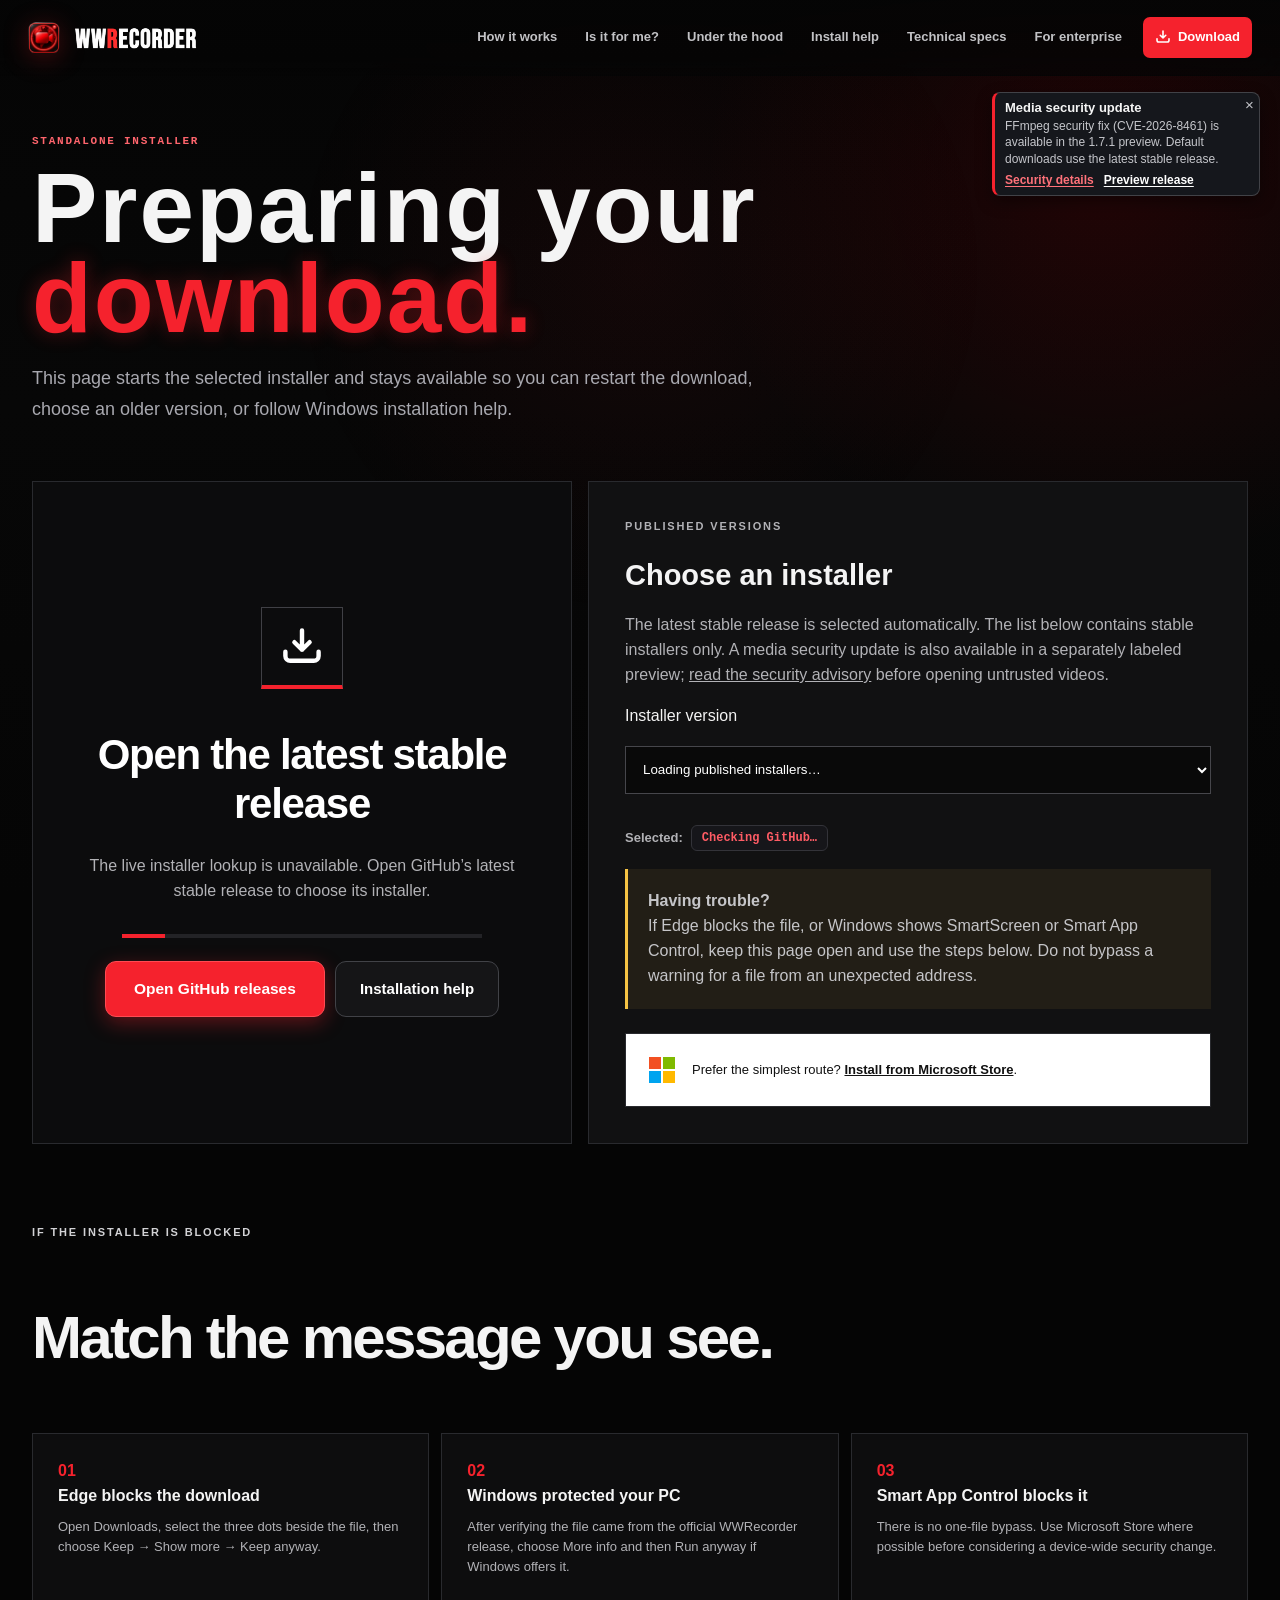
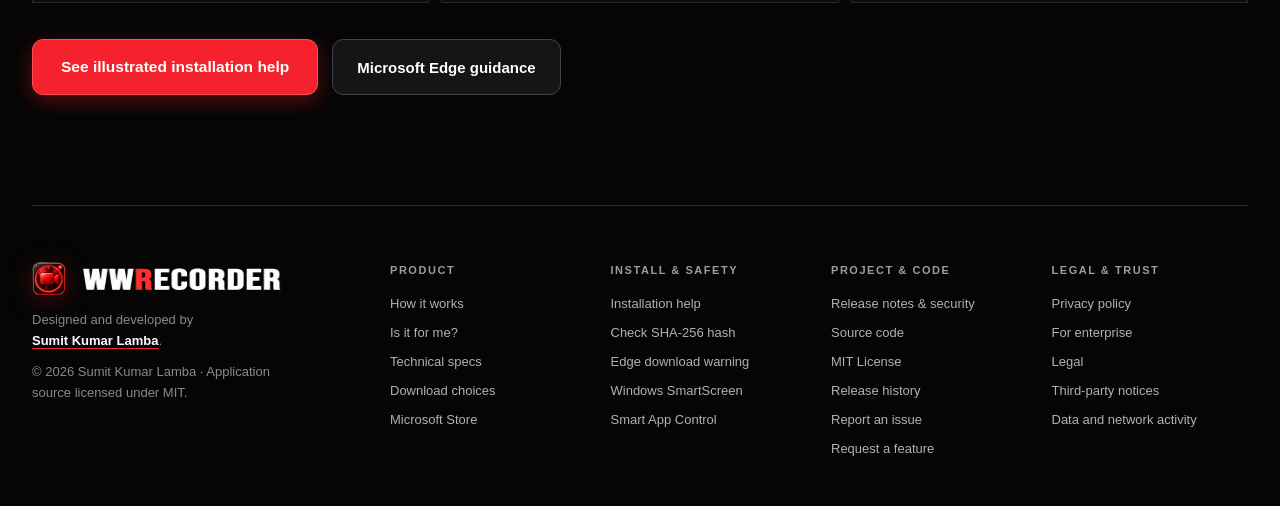
==== download.html @ 407c7872 "Add matching EXE and MSIX prerelease downloads" ====
<!doctype html>
<html lang="en">
<head>
  <meta charset="utf-8"><meta name="viewport" content="width=device-width,initial-scale=1"><meta name="theme-color" content="#050505">
  <meta name="description" content="WWRecorder standalone installer download status, version selector and Windows installation help.">
  <link rel="canonical" href="https://akasumitlamba.github.io/WWRecorder/download.html"><link rel="icon" type="image/png" href="icons/icon.png"><link rel="stylesheet" href="style.css?v=17">
  <title>Downloading WWRecorder</title>
</head>
<body class="inner-page" data-page="download">
  <a class="skip-link" href="#main">Skip to content</a>
  <header class="site-header" data-header><a class="brand" href="index.html" aria-label="WWRecorder home"><img class="brand-icon" src="icons/icon.png" alt="" aria-hidden="true"><img class="brand-wordmark" src="icons/wwrecorder.png" alt="WWRecorder"></a><button class="menu-toggle" type="button" aria-label="Open navigation" aria-expanded="false" aria-controls="site-nav"><span></span><span></span></button><nav id="site-nav" aria-label="Primary navigation">
      <a href="index.html#features">How it works</a>
      <a href="index.html#fit">Is it for me?</a>
      <a href="index.html#under-the-hood">Under the hood</a>
      <a href="install-help.html">Install help</a>
      <a href="specs.html">Technical specs</a>
      <a href="enterprise.html">For enterprise</a>
      <button class="nav-download js-download-open" type="button"><img class="download-icon" src="icons/download-tray.svg" alt="" aria-hidden="true">Download</button>
    </nav></header>

  <main class="inner-main" id="main">
    <header class="inner-hero reveal"><p class="section-kicker">Standalone installer</p><h1>Preparing your<br><em>download.</em></h1><p>This page starts the selected installer and stays available so you can restart the download, choose an older version, or follow Windows installation help.</p></header>

    <section class="download-status-grid">
      <div class="download-status-card" data-download-status-card>
        <div class="download-glyph has-svg loading" aria-hidden="true"><img class="download-icon" src="icons/download-tray.svg" alt=""></div>
        <h1 data-download-title>Finding the latest stable installer</h1>
        <p data-download-text>WWRecorder is checking GitHub for the latest stable release. Prereleases are excluded.</p>
        <div class="download-target-pill" data-target-pill style="display:none"><span class="target-label">Target:</span> <strong data-target-name>WWRecorder_Setup.exe</strong></div>
        <div class="download-progress" aria-hidden="true"><span></span></div>
        <div class="download-status-actions"><a class="button button-primary" data-manual-download href="https://github.com/akasumitlamba/WWRecorder/releases/latest"><img class="download-icon" src="icons/download-tray.svg" alt="" aria-hidden="true"><span data-button-label>Download installer</span></a><a class="button button-secondary" href="install-help.html">Installation help</a></div>
      </div>
      <aside class="release-panel">
        <p class="section-kicker">Published versions</p><h2>Choose an installer</h2><p>The latest stable release is selected automatically. The list below contains stable installers only. A media security update is also available in a separately labeled preview; <a href="release-notes.html#security">read the security advisory</a> before opening untrusted videos.</p>
        <label for="version-select">Installer version</label><select class="version-select" id="version-select" data-version-select><option>Loading published installers…</option></select>
        <p class="selected-row"><strong>Selected:</strong> <span class="selected-badge" data-selected-release>Checking GitHub…</span></p>
        <div class="download-inline-help"><strong>Having trouble?</strong><br>If Edge blocks the file, or Windows shows SmartScreen or Smart App Control, keep this page open and use the steps below. Do not bypass a warning for a file from an unexpected address.</div>
        <div class="download-store-note"><span class="ms-logo large" aria-hidden="true"><i></i><i></i><i></i><i></i></span><p>Prefer the simplest route? <a href="ms-windows-store://pdp/?productid=9PBS5VDWFXND">Install from Microsoft Store</a>.</p></div>
      </aside>
    </section>

    <section class="quick-help reveal">
      <p class="section-kicker">If the installer is blocked</p><h2>Match the message you see.</h2>
      <div class="quick-help-grid"><article class="quick-help-card"><span>01</span><strong>Edge blocks the download</strong><p>Open Downloads, select the three dots beside the file, then choose Keep → Show more → Keep anyway.</p></article><article class="quick-help-card"><span>02</span><strong>Windows protected your PC</strong><p>After verifying the file came from the official WWRecorder release, choose More info and then Run anyway if Windows offers it.</p></article><article class="quick-help-card"><span>03</span><strong>Smart App Control blocks it</strong><p>There is no one-file bypass. Use Microsoft Store where possible before considering a device-wide security change.</p></article></div>
      <div class="hero-actions"><a class="button button-primary" href="install-help.html">See illustrated installation help</a><a class="button button-secondary" href="https://learn.microsoft.com/en-us/troubleshoot/microsoft-edge/development/download-failures" target="_blank" rel="noopener">Microsoft Edge guidance</a></div>
    </section>
  </main>

        <footer class="site-footer">
    <div class="footer-brand">
      <a class="brand" href="index.html" aria-label="WWRecorder home"><img class="brand-icon" src="icons/icon.png" alt="" aria-hidden="true"><img class="brand-wordmark" src="icons/wwrecorder.png" alt="WWRecorder"></a>
      <p class="footer-credit">Designed and developed by <a class="author-name" href="https://github.com/akasumitlamba" target="_blank" rel="noopener">Sumit Kumar Lamba</a>.</p>
      <p class="footer-copyright">© <span data-current-year></span> Sumit Kumar Lamba · Application source licensed under MIT.</p>
    </div>
    <div class="footer-columns">
      <div>
        <strong>Product</strong>
        <a href="index.html#features">How it works</a>
        <a href="index.html#fit">Is it for me?</a>
        <a href="specs.html">Technical specs</a>
        <a href="download.html">Download choices</a>
        <a href="ms-windows-store://pdp/?productid=9PBS5VDWFXND">Microsoft Store</a>
      </div>
      <div>
        <strong>Install &amp; Safety</strong>
        <a href="install-help.html">Installation help</a>
        <a href="install-help.html#verify-installer">Check SHA-256 hash</a>
        <a href="install-help.html#edge-warning">Edge download warning</a>
        <a href="install-help.html#smartscreen-warning">Windows SmartScreen</a>
        <a href="install-help.html#smart-app-control">Smart App Control</a>
      </div>
      <div>
        <strong>Project &amp; Code</strong>
        <a href="release-notes.html">Release notes &amp; security</a>
        <a href="https://github.com/akasumitlamba/WWRecorder" target="_blank" rel="noopener">Source code</a>
        <a href="https://github.com/akasumitlamba/WWRecorder/blob/main/LICENSE" target="_blank" rel="noopener">MIT License</a>
        <a href="https://github.com/akasumitlamba/WWRecorder/releases" target="_blank" rel="noopener">Release history</a>
        <a href="https://github.com/akasumitlamba/WWRecorder/issues" target="_blank" rel="noopener">Report an issue</a>
        <a href="https://github.com/akasumitlamba/WWRecorder/issues/new" target="_blank" rel="noopener">Request a feature</a>
      </div>
      <div>
        <strong>Legal &amp; Trust</strong>
        <a href="privacy-policy.html">Privacy policy</a>
        <a href="enterprise.html">For enterprise</a>
        <a href="legal.html">Legal</a>
        <a href="legal.html#third-party">Third-party notices</a>
        <a href="privacy-policy.html#network">Data and network activity</a>
      </div>
    </div>
  </footer>
  <script src="script.js?v=13" defer></script>
</body>
</html>
---- style.css ----
:root{--black:#050505;--black-2:#090909;--surface:#111214;--surface-2:#18191c;--line:#292a2e;--line-bright:#414247;--text:#f4f4f4;--muted:#b2b2b6;--dim:#727278;--red:#f5222d;--red-deep:#b90009;--red-soft:rgba(245,34,45,.13);--green:#1fce6d;--yellow:#f6c344;--max:1480px;--text-max:1240px;--ease:cubic-bezier(.2,.75,.25,1);color-scheme:dark}
*{box-sizing:border-box}html{scroll-behavior:smooth;scroll-padding-top:84px}body{margin:0;overflow-x:hidden;background:var(--black);color:var(--text);font-family:"Segoe UI",Arial,sans-serif;line-height:1.55}body::before{content:"";position:fixed;inset:0;z-index:-3;background:radial-gradient(circle at 86% 20%,rgba(158,0,7,.18),transparent 30%),linear-gradient(180deg,#050505,#070707 45%,#050505)}button,a{font:inherit;color:inherit;-webkit-tap-highlight-color:transparent}.skip-link{position:fixed;left:14px;top:-80px;z-index:200;background:#fff;color:#000;padding:10px 16px;border-radius:5px}.skip-link:focus{top:10px}
.site-header{position:fixed;z-index:100;top:0;left:0;right:0;height:76px;display:flex;align-items:center;padding:0 max(28px,calc((100vw - var(--max))/2));border-bottom:1px solid transparent;background:linear-gradient(180deg,rgba(5,5,5,.94),rgba(5,5,5,.76));backdrop-filter:blur(16px);transition:border-color .25s,background .25s}.site-header.scrolled{border-color:var(--line);background:rgba(5,5,5,.96)}.brand{display:flex;align-items:center;gap:10px;text-decoration:none;font-size:15px;font-weight:900;letter-spacing:.08em}.brand img{border-radius:8px;filter:drop-shadow(0 4px 12px rgba(245,34,45,.25))}.brand>span>span{color:var(--red)}nav{display:flex;align-items:center;gap:4px;margin-left:auto}nav a,nav button{border:0;background:transparent;padding:10px 12px;color:#c2c2c5;text-decoration:none;font-size:13px;font-weight:650;border-radius:7px;cursor:pointer}nav a:hover,nav button:hover,nav a:focus-visible,nav button:focus-visible{color:#fff;background:#171719;outline:none}.nav-download{margin-left:5px!important;color:#fff!important;background:var(--red)!important}.nav-download:hover{background:#d8121c!important}.menu-toggle{display:none;position:relative;width:42px;height:42px;margin-left:auto;border:1px solid var(--line);border-radius:7px;background:#121214}.menu-toggle span{position:absolute;left:10px;width:20px;height:2px;background:#fff;transition:.25s}.menu-toggle span:first-child{top:15px}.menu-toggle span:last-child{top:24px}.menu-toggle[aria-expanded=true] span:first-child{top:20px;transform:rotate(45deg)}.menu-toggle[aria-expanded=true] span:last-child{top:20px;transform:rotate(-45deg)}
.hero{position:relative;min-height:100svh;width:100%;display:grid;grid-template-columns:minmax(440px,.78fr) minmax(580px,1.22fr);gap:50px;align-items:center;padding:130px max(42px,calc((100vw - var(--max))/2)) 100px;isolation:isolate}.hero-grid{position:absolute;inset:0;z-index:-2;background-image:linear-gradient(rgba(255,255,255,.026) 1px,transparent 1px),linear-gradient(90deg,rgba(255,255,255,.026) 1px,transparent 1px);background-size:52px 52px;mask-image:linear-gradient(to bottom,#000,transparent 88%)}.hero::after{content:"";position:absolute;z-index:-1;width:680px;height:680px;right:-150px;top:80px;border-radius:50%;background:radial-gradient(circle,rgba(220,0,10,.18),transparent 66%);filter:blur(15px)}.product-kicker,.section-kicker{margin:0 0 18px;color:#d2d2d5;font-size:11px;font-weight:800;letter-spacing:.17em;text-transform:uppercase}.product-kicker span{display:inline-block;width:7px;height:7px;margin-right:9px;border-radius:50%;background:var(--red);box-shadow:0 0 10px var(--red)}.hero h1{display:flex;align-items:baseline;margin:0;font-size:clamp(67px,8.6vw,138px);line-height:.78;letter-spacing:-.07em;font-weight:900}.hero h1 em{color:var(--red);font-style:normal}.hero-subtitle{max-width:720px;margin:34px 0 0;font-size:clamp(23px,2.2vw,34px);line-height:1.25;font-weight:680;letter-spacing:-.025em}.hero-description{max-width:660px;margin:20px 0 0;color:var(--muted);font-size:17px;line-height:1.75}.author-credit{display:flex;flex-wrap:wrap;align-items:center;gap:7px;margin-top:24px;color:#8e8e93;font-size:13px}.author-credit a{color:#fff;text-decoration:none;border-bottom:1px solid var(--red)}.hero-actions{display:inline-flex;flex-wrap:wrap;align-items:center;justify-content:center;gap:14px;margin-top:clamp(28px,4vh,44px)}.button,.store-button{min-height:56px;height:56px;display:inline-flex;align-items:center;justify-content:center;gap:12px;padding:0 24px;border:1px solid var(--line-bright);border-radius:11px;text-decoration:none;font-weight:650;font-size:15px;cursor:pointer;box-sizing:border-box;transition:transform .2s var(--ease),background .2s,border-color .2s,box-shadow .2s}.button:hover,.store-button:hover{transform:translateY(-2px)}.button:focus-visible,.store-button:focus-visible{outline:2px solid #fff;outline-offset:3px}.button-primary{border-color:#ff4b53;background:var(--red);color:#fff;padding:0 28px;font-size:15.5px;box-shadow:0 6px 20px rgba(245,34,45,.35)}.button-primary:hover{background:#d9141e;border-color:#ff5a62;box-shadow:0 8px 24px rgba(245,34,45,.45)}.button-secondary{background:#151517;color:#fff}.button-secondary:hover{background:#1e1e22;border-color:#55565d}.download-mark{font-size:22px;line-height:1}.store-button{background:#0e0e10;color:#fff;border-color:#38383f;box-shadow:inset 0 0 0 1px rgba(255,255,255,.03)}.store-button:hover{background:#161619;border-color:#5e5e66}.store-button>span:last-child{display:flex;flex-direction:column;align-items:flex-start;text-align:left;line-height:1.15;font-size:15.5px;font-weight:700}.store-button small{margin-bottom:2px;font-size:10px;font-weight:500;color:#a2a2a8;letter-spacing:.04em;text-transform:uppercase}.ms-logo{width:22px;height:22px;display:grid;grid-template-columns:1fr 1fr;gap:2.5px;flex:0 0 22px}.ms-logo i{display:block;aspect-ratio:1}.ms-logo i:nth-child(1){background:#f25022}.ms-logo i:nth-child(2){background:#7fba00}.ms-logo i:nth-child(3){background:#00a4ef}.ms-logo i:nth-child(4){background:#ffb900}.ms-logo.large{width:36px;height:36px;gap:3px;flex-basis:36px}.hero-points{display:flex;flex-wrap:wrap;gap:18px;margin-top:25px;color:#85858a;font-size:12px}.hero-points span::before{content:"";display:inline-block;width:5px;height:5px;margin-right:8px;border-radius:50%;background:var(--green)}
.hero-product{position:relative;min-height:650px;perspective:1200px}.hero-shot{position:absolute;overflow:hidden;border:1px solid #36363a;background:#090909;box-shadow:0 35px 90px rgba(0,0,0,.65)}.hero-shot img{display:block;width:100%;height:100%;object-fit:cover}.hero-shot-main{z-index:2;inset:68px 0 30px 8%;transform:rotateY(-4deg) rotateX(1.5deg);animation:hero-float 6s ease-in-out infinite}.hero-shot-back{z-index:1;width:48%;height:55%;right:-8%;top:4%;opacity:.48;transform:translateZ(-40px) rotate(3deg)}.hero-orbit{position:absolute;z-index:0;width:650px;height:650px;right:-150px;top:0;border:1px solid rgba(245,34,45,.19);border-radius:50%}.scroll-cue{position:absolute;left:50%;bottom:24px;display:flex;align-items:center;gap:11px;transform:translateX(-50%);color:#6e6e73;font-size:10px;letter-spacing:.14em;text-transform:uppercase}.scroll-cue span{display:block;width:38px;height:1px;background:linear-gradient(90deg,var(--red),transparent);animation:cue 1.8s ease-in-out infinite}
.contributors{min-height:84px;display:flex;align-items:center;justify-content:center;gap:30px;padding:18px 30px;border-block:1px solid var(--line);background:#0a0a0a}.contributors-label{color:#77777c;font-size:10px;font-weight:800;letter-spacing:.14em;text-transform:uppercase}.contributor-names{display:flex;align-items:center;gap:20px;font-size:14px;font-weight:650}.contributor-names i{color:var(--red);font-size:7px;font-style:normal}
.section-pad{width:min(var(--text-max),calc(100% - 48px));margin-inline:auto;padding:130px 0}.feature-intro{text-align:center;padding-bottom:65px}.feature-intro h2,.more-features>h2,.privacy-band h2,.closing h2,.inner-hero h1{margin:0;font-size:clamp(45px,6vw,82px);line-height:1;letter-spacing:-.055em}.section-lead{max-width:700px;margin:23px auto 0;color:var(--muted);font-size:18px;line-height:1.7}
.feature-story{position:relative;min-height:125vh;border-top:1px solid var(--line);background:#070707}.feature-story:nth-of-type(even){background:#090909}.story-sticky{position:sticky;top:76px;min-height:calc(100vh - 76px);display:grid;grid-template-columns:minmax(340px,.56fr) minmax(600px,1.44fr);gap:56px;align-items:center;padding:52px max(42px,calc((100vw - var(--max))/2))}.story-reverse .story-copy{grid-column:2}.story-reverse .story-media{grid-column:1;grid-row:1}.story-number{display:grid;place-items:center;width:48px;height:29px;border-radius:20px;background:var(--red);font-size:11px;font-weight:800}.story-label{margin:20px 0 12px;color:#ff5a62;font-size:12px;font-weight:800;letter-spacing:.12em;text-transform:uppercase}.story-copy h2{margin:0;font-size:clamp(38px,4.5vw,69px);line-height:1.03;letter-spacing:-.05em}.story-copy>p:last-of-type{margin:22px 0 0;color:var(--muted);font-size:17px;line-height:1.75}.story-copy ul{display:grid;gap:10px;margin:24px 0 0;padding:0;list-style:none;color:#d2d2d5;font-size:14px}.story-copy li{position:relative;padding-left:19px}.story-copy li::before{content:"";position:absolute;left:0;top:.65em;width:7px;height:2px;background:var(--red)}.story-media{position:relative;margin:0;overflow:hidden;border:1px solid #343438;background:#090909;box-shadow:0 35px 90px rgba(0,0,0,.5);transform-origin:center}.story-media::after{content:"";position:absolute;inset:0;pointer-events:none;box-shadow:inset 0 0 0 1px rgba(255,255,255,.03)}.story-media img{display:block;width:100%;height:auto;transition:transform 1.2s var(--ease)}.story-media.in-view img{transform:scale(1.015)}.story-media figcaption{position:absolute;left:20px;right:20px;bottom:16px;padding:10px 13px;background:rgba(5,5,5,.84);border-left:3px solid var(--red);backdrop-filter:blur(10px);color:#d0d0d3;font-size:12px}
.more-features{padding-bottom:150px}.more-features>h2{max-width:900px}.capability-grid{display:grid;grid-template-columns:repeat(3,1fr);gap:1px;margin-top:65px;background:var(--line);border:1px solid var(--line)}.capability{min-height:300px;padding:34px;background:#0c0c0d}.capability img{width:30px;height:30px;object-fit:contain;image-rendering:auto}.capability h3{margin:38px 0 12px;font-size:23px;letter-spacing:-.025em}.capability p{margin:0;color:var(--muted);font-size:14px;line-height:1.75}.privacy-band{display:grid;grid-template-columns:1fr 1fr;gap:90px;width:min(var(--max),calc(100% - 48px));padding-inline:46px;border:1px solid var(--line);background:linear-gradient(110deg,#111 0%,#0b0b0b 55%,#150406 100%)}.privacy-band h2{font-size:clamp(40px,5vw,68px)}.privacy-band>div:last-child{align-self:end}.privacy-band>div:last-child p{color:var(--muted);font-size:17px;line-height:1.75}.text-link{display:inline-block;margin-top:16px;color:#fff;text-decoration:none;border-bottom:1px solid var(--red)}.closing{text-align:center}.closing>img{width:90px;height:90px;border-radius:20px}.closing h2{margin-top:28px}.closing>p{max-width:680px;margin:20px auto 0;color:var(--muted);font-size:17px}.closing .hero-actions{justify-content:center}
.site-footer{width:min(var(--max),calc(100% - 48px));margin:0 auto;padding:58px 0 32px;border-top:1px solid var(--line);display:grid;grid-template-columns:280px 1fr;gap:48px}.footer-brand{display:flex;flex-direction:column;align-items:flex-start;gap:16px}.footer-brand img{width:auto;height:28px}.footer-brand p{max-width:260px;margin:0;color:#86868c;font-size:12.5px;line-height:1.6}.footer-brand p a{color:#fff;text-decoration-color:var(--red);text-underline-offset:3px}.footer-columns{display:grid;grid-template-columns:repeat(5,minmax(0,1fr));gap:32px 20px}.footer-columns>div{display:flex;flex-direction:column;align-items:flex-start;gap:9px}.footer-columns strong{margin-bottom:7px;color:#9b9ba2;font-size:10.5px;letter-spacing:.12em;text-transform:uppercase;font-weight:750}.footer-columns a,.footer-button{padding:0;border:0;background:none;color:#b5b5bc;text-decoration:none;font-size:13px;cursor:pointer;line-height:1.45;transition:color .2s}.footer-columns a:hover,.footer-button:hover{color:#fff}.site-footer>.contributor-note{grid-column:1/-1;display:flex;justify-content:space-between;align-items:center;gap:24px;margin-top:36px;padding-top:20px;border-top:1px solid rgba(255,255,255,.06);color:#76767c;font-size:12px}.contributor-note>span{white-space:nowrap}
.download-modal[hidden]{display:none}.download-modal{position:fixed;z-index:300;inset:0;display:grid;place-items:center;padding:24px}.modal-backdrop{position:absolute;inset:0;background:rgba(0,0,0,.78);backdrop-filter:blur(11px)}.modal-intro{max-width:620px;color:var(--muted)}
.reveal,.reveal-left,.reveal-right{opacity:0;transition:opacity .8s var(--ease),transform .8s var(--ease)}.reveal{transform:translateY(36px)}.reveal-left{transform:translateX(-45px)}.reveal-right{transform:translateX(45px)}.in-view{opacity:1;transform:none}@keyframes hero-float{50%{transform:rotateY(-3deg) rotateX(1.5deg) translateY(-9px)}}@keyframes cue{50%{opacity:.35;transform:translateX(7px)}}
/* Shared inner pages */
.inner-page{min-height:100svh}.inner-main{width:min(var(--text-max),calc(100% - 48px));margin:auto;padding:132px 0 100px}.inner-hero{margin-bottom:50px}.inner-hero .section-kicker,.inner-hero .eyebrow{margin:0 0 18px;color:#d2d2d5;font-size:11px;font-weight:800;letter-spacing:.17em;text-transform:uppercase}.inner-hero h1 em{color:var(--red);font-style:normal}.inner-hero>p{max-width:760px;color:var(--muted);font-size:18px;line-height:1.7}.page-nav{display:none}.content-card,.help-card,.spec-card{border:1px solid var(--line);background:#0d0d0e}.content-card{padding:38px}.content-card+.content-card{margin-top:14px}.content-card h2{margin:0 0 18px;font-size:28px}.content-card h3{margin:30px 0 8px}.content-card p,.content-card li{color:var(--muted);line-height:1.75}.content-card a,.help-card a{color:#fff;text-decoration-color:var(--red);text-underline-offset:3px}.content-card code,.help-card code{padding:2px 5px;background:#050505;border:1px solid #28282b;color:#fff;overflow-wrap:anywhere}.doc-layout{display:grid;grid-template-columns:230px 1fr;gap:18px;align-items:start}.doc-toc{position:sticky;top:98px;padding:19px;border:1px solid var(--line);background:#0d0d0e}.doc-toc strong{display:block;margin-bottom:10px;font-size:10px;letter-spacing:.13em}.doc-toc a{display:block;padding:6px 0;color:#85858a;font-size:12px;text-decoration:none}.doc-toc a:hover{color:#fff}.doc-content section{scroll-margin-top:96px}.legal-meta{display:flex;flex-wrap:wrap;gap:8px}.legal-meta span{padding:7px 9px;border:1px solid var(--line);color:#8f8f94;font-size:10px}.hero-actions .button{width:auto}
/* Download page */
.download-status-grid{display:grid;grid-template-columns:.9fr 1.1fr;gap:16px}.download-status-card{min-height:430px;display:flex;flex-direction:column;align-items:center;justify-content:center;padding:40px;border:1px solid var(--line);background:#0c0c0d;text-align:center}.download-glyph{width:82px;height:82px;position:relative;display:grid;place-items:center;margin-bottom:24px;border:1px solid #404045;border-bottom:4px solid var(--red);font-size:42px}.download-glyph.loading{animation:download-pulse 1.4s ease-in-out infinite}.download-status-card h1{margin:0;font-size:clamp(34px,4vw,55px);letter-spacing:-.04em}.download-status-card>p{max-width:480px;color:var(--muted)}.download-progress{width:min(360px,100%);height:4px;margin:14px 0 8px;background:#232326;overflow:hidden}.download-progress span{display:block;width:12%;height:100%;background:var(--red);transition:width .5s}.download-status-card.ready .download-progress span{width:100%;background:var(--green)}.download-status-actions{display:flex;flex-wrap:wrap;justify-content:center;gap:10px;margin-top:15px}.release-panel{padding:36px;border:1px solid var(--line);background:#111112}.release-panel h2{margin:0 0 10px;font-size:29px}.release-panel>p{color:var(--muted)}.version-select{width:100%;height:48px;margin:17px 0;padding:0 13px;border:1px solid #46464b;background:#090909;color:#fff}.download-inline-help{margin-top:18px;padding:20px;border-left:3px solid var(--yellow);background:rgba(246,195,68,.07);color:#c5c5c8}.download-inline-help a{color:#fff}.quick-help{margin-top:80px}.quick-help>h2{font-size:clamp(36px,5vw,60px);letter-spacing:-.045em}.quick-help-grid{display:grid;grid-template-columns:repeat(3,1fr);gap:12px}.quick-help-card{padding:25px;border:1px solid var(--line);background:#0d0d0e}.quick-help-card strong{display:block;margin-bottom:8px}.quick-help-card p{margin:0;color:var(--muted);font-size:13px}.quick-help-card span{color:var(--red);font-weight:800}.download-store-note{display:flex;align-items:center;gap:17px;margin-top:24px;padding:23px;border:1px solid var(--line);background:#fff;color:#111}.download-store-note p{margin:0;font-size:13px}.download-store-note a{color:#111;font-weight:750}@keyframes download-pulse{50%{box-shadow:0 0 0 12px rgba(245,34,45,.06)}}
/* Installation help */
.help-summary{display:flex;align-items:center;justify-content:space-between;gap:25px;margin-bottom:34px;padding:24px;border:1px solid #e7e7e7;background:#fff;color:#111}.help-summary p{margin:0;color:#444}.help-summary .store-button{border-color:#111;background:#111;color:#fff;flex-shrink:0}.help-sections{display:grid;gap:34px}.help-section{display:grid;grid-template-columns:.82fr 1.18fr;gap:32px;align-items:center;padding:35px;border:1px solid var(--line);background:#0b0b0c}.help-section:nth-child(even) .help-copy{grid-column:2}.help-section:nth-child(even) .help-visual{grid-column:1;grid-row:1}.help-copy .help-index{color:var(--red);font-size:11px;font-weight:800;letter-spacing:.12em}.help-copy h2{margin:12px 0 15px;font-size:clamp(30px,4vw,47px);line-height:1.05;letter-spacing:-.04em}.help-copy p,.help-copy li{color:var(--muted);line-height:1.72}.help-copy ol,.help-copy ul{padding-left:20px}.official-link{display:inline-block;margin-top:10px;color:#fff!important}.help-visual{min-width:0;padding:25px;background:#18181a;border:1px solid #39393d;box-shadow:0 25px 55px rgba(0,0,0,.35)}.edge-window{background:#252526;border:1px solid #4b4b4d;box-shadow:0 16px 35px #000}.edge-title{display:flex;align-items:center;justify-content:space-between;padding:13px 15px;border-bottom:1px solid #414144;font-weight:650}.edge-file{display:grid;grid-template-columns:34px 1fr auto;gap:12px;align-items:center;padding:17px}.file-icon{width:34px;height:38px;display:grid;place-items:center;background:#fff;color:var(--red);font-weight:900}.edge-file p{margin:0;font-size:12px}.edge-file small{display:block;color:#aaa}.dots{font-size:24px}.edge-menu{width:190px;margin:-4px 16px 16px auto;padding:6px;background:#303033;border:1px solid #555}.edge-menu span{display:block;padding:9px;font-size:12px}.edge-menu span.active{background:#404044;color:#fff}.edge-confirm{margin:12px;padding:15px;background:#fff;color:#111}.edge-confirm strong{display:block}.edge-confirm p{font-size:11px;color:#555}.mock-buttons{display:flex;justify-content:flex-end;gap:8px}.mock-button{padding:8px 12px;border:1px solid #aaa;background:#eee;color:#111;font-size:11px}.mock-button.primary{background:#0867c4;color:#fff;border-color:#0867c4}.smartscreen-window{padding:30px;background:#0067b8;color:#fff;box-shadow:0 18px 40px #000}.smartscreen-window h3{margin:0 0 18px;font-size:25px}.smartscreen-window p{font-size:13px}.smartscreen-window .more-info{display:inline-block;margin:15px 0;color:#fff;text-decoration:underline}.smartscreen-window .mock-button{margin-top:15px;background:#fff;border-color:#fff}.security-window{background:#f5f5f5;color:#111}.security-head{display:flex;align-items:center;gap:10px;padding:14px 16px;background:#e8e8e8;font-weight:650}.shield{width:24px;height:27px;display:grid;place-items:center;background:#1675d1;color:#fff;clip-path:polygon(50% 0,100% 18%,90% 76%,50% 100%,10% 76%,0 18%)}.security-body{display:grid;grid-template-columns:145px 1fr;min-height:250px}.security-nav{padding:14px 8px;border-right:1px solid #ccc;font-size:10px}.security-nav span{display:block;padding:8px}.security-nav span.active{border-left:3px solid #1675d1;background:#ddd}.security-content{padding:18px}.security-content h4{margin:0 0 15px}.security-card{margin-bottom:10px;padding:12px;border:1px solid #ccc;background:#fff;font-size:11px}.security-card b{display:block}.risk-note{margin-top:18px;padding:16px;border-left:3px solid var(--yellow);background:rgba(246,195,68,.08);color:#d1c8aa;font-size:13px}.other-help{display:grid;grid-template-columns:repeat(2,1fr);gap:12px;margin-top:34px}.other-help article{padding:24px;border:1px solid var(--line);background:#0d0d0e}.other-help h3{margin:0 0 9px}.other-help p{margin:0;color:var(--muted);font-size:13px;line-height:1.7}
/* Specs */
.spec-groups{display:grid;gap:16px}.spec-card{padding:32px}.spec-card h2{margin:0 0 22px;font-size:28px}.spec-table{width:100%;border-collapse:collapse}.spec-table th,.spec-table td{padding:14px 12px;border-top:1px solid var(--line);text-align:left}.spec-table th{width:29%;color:#828287;font-size:10px;letter-spacing:.12em;text-transform:uppercase}.spec-table td:nth-child(2){width:30%;font-family:Consolas,monospace;color:#fff}.spec-table td:last-child{color:var(--muted);font-size:13px}.requirements{display:grid;grid-template-columns:repeat(3,1fr);gap:1px;background:var(--line);border:1px solid var(--line)}.requirements div{padding:25px;background:#0d0d0e}.requirements span{display:block;color:#85858a;font-size:11px}.requirements strong{display:block;margin-top:8px;font-size:18px}
@media(max-width:1120px){.hero{grid-template-columns:1fr;padding-top:125px}.hero-copy{max-width:900px}.hero-product{min-height:600px}.hero-shot-main{inset:40px 5% 30px}.story-sticky{grid-template-columns:1fr;gap:28px;position:relative;top:auto;padding-block:90px}.story-copy,.story-reverse .story-copy{grid-column:1;grid-row:1}.story-media,.story-reverse .story-media{grid-column:1;grid-row:2}.feature-story{min-height:auto}.capability-grid{grid-template-columns:1fr 1fr}.download-status-grid,.help-section{grid-template-columns:1fr}.help-section:nth-child(even) .help-copy{grid-column:1}.help-section:nth-child(even) .help-visual{grid-column:1;grid-row:2}.doc-layout{grid-template-columns:1fr}.doc-toc{position:relative;top:auto}.privacy-band{grid-template-columns:1fr;gap:30px}.security-body{grid-template-columns:120px 1fr}}
@media(max-width:760px){.site-header{height:68px;padding-inline:15px}.menu-toggle{display:block}nav{position:absolute;top:68px;left:10px;right:10px;display:none;flex-direction:column;align-items:stretch;margin:0;padding:8px;border:1px solid var(--line);background:#090909;box-shadow:0 25px 55px #000}nav.open{display:flex}nav a,nav button{text-align:center}.nav-download{margin:3px 0 0!important}.hero{grid-template-columns:1fr;gap:15px;padding:115px 18px 75px}.hero h1{font-size:clamp(58px,20vw,83px)}.hero-subtitle{font-size:23px}.hero-description{font-size:15px}.hero-actions{display:grid}.button,.store-button{width:100%}.hero-product{min-height:330px}.hero-shot-main{inset:30px 0 10px}.hero-shot-back,.hero-orbit{display:none}.scroll-cue{display:none}.contributors{align-items:flex-start;flex-direction:column;gap:10px}.contributor-names{flex-wrap:wrap;gap:10px}.section-pad{width:calc(100% - 30px);padding-block:90px}.feature-intro{padding-bottom:45px}.story-sticky{padding:70px 15px}.story-copy h2{font-size:40px}.story-copy>p:last-of-type{font-size:15px}.story-media figcaption{position:relative;left:auto;right:auto;bottom:auto;margin:0;border-left:0;border-top:2px solid var(--red);background:#101011}.capability-grid{grid-template-columns:1fr}.capability{min-height:250px}.privacy-band{width:calc(100% - 30px);padding:55px 24px}.site-footer{width:calc(100% - 30px);grid-template-columns:1fr}.footer-columns{grid-template-columns:repeat(2,1fr);gap:28px 16px}.download-dialog{padding:31px 20px}.download-choices{grid-template-columns:1fr}.inner-main{width:calc(100% - 30px);padding-top:105px}.inner-hero h1{font-size:48px}.content-card,.spec-card{padding:25px 20px}.download-status-card,.release-panel{padding:28px 20px}.quick-help-grid,.other-help{grid-template-columns:1fr}.help-summary{align-items:stretch;flex-direction:column}.help-section{padding:24px 18px}.help-visual{padding:12px}.security-body{grid-template-columns:1fr}.security-nav{display:none}.spec-table,.spec-table tbody,.spec-table tr,.spec-table th,.spec-table td{display:block}.spec-table tr{padding:13px 0;border-top:1px solid var(--line)}.spec-table th,.spec-table td{width:auto!important;padding:4px 0;border:0}.requirements{grid-template-columns:1fr}.footer-columns{gap:24px}}
@media(min-width:1121px){.hero{overflow:hidden;grid-template-columns:minmax(560px,.95fr) minmax(560px,1.05fr)}.hero h1{font-size:clamp(64px,6.7vw,110px)}}
@media(max-width:760px){.hero{grid-template-columns:minmax(0,1fr)}.hero-copy,.hero-product{min-width:0}.hero h1{font-size:clamp(40px,11vw,52px)}}
.feature-story{overflow:hidden}@media(max-width:1120px){.hero{overflow:hidden}}

/* v3 refinements: compact story rhythm, interface-only artwork and unified branding */
.brand-wordmark{display:block;width:auto!important;height:28px!important;max-width:220px;border-radius:0!important;filter:none!important}.footer-brand .brand-wordmark{width:210px!important;height:auto!important}.section-pad{padding-block:96px}.feature-intro{padding-bottom:48px}.feature-story{min-height:calc(100vh - 76px)}.story-sticky{padding-block:36px}.story-media{aspect-ratio:32/27}.story-media img{width:150%;max-width:none;height:100%;object-fit:cover;object-position:center;transform:translateX(-33.333%)}.story-media.in-view img{transform:translateX(-33.333%) scale(1.01)}.hero-shot img{width:150%;max-width:none;transform:translateX(-33.333%);object-position:center}.more-features{padding-bottom:96px}.capability{min-height:260px}.capability h3{margin-top:30px}.projects>h2{max-width:850px;margin:0;font-size:clamp(45px,6vw,82px);line-height:1;letter-spacing:-.055em}.project-grid{display:grid;grid-template-columns:repeat(2,1fr);gap:12px;margin-top:55px}.project-card{display:grid;grid-template-columns:78px 1fr;gap:22px;align-items:start;padding:28px;border:1px solid var(--line);background:#0c0c0d}.project-card>img{width:70px;height:70px;object-fit:contain;border-radius:14px}.project-card h3{margin:2px 0 8px;font-size:24px}.project-card p{margin:0 0 14px;color:var(--muted);font-size:14px}.project-card a{color:#fff;text-decoration-color:var(--red);text-underline-offset:4px;font-size:13px}.closing.section-pad{padding-top:80px}


/* Focused download chooser with balanced button sizes */
.download-dialog{position:relative;width:min(580px,100%);max-height:calc(100vh - 48px);overflow:auto;padding:28px 26px;border:1px solid #39393d;border-radius:16px;background:#0d0d0e;box-shadow:0 40px 120px #000}
.modal-close{position:absolute;right:16px;top:16px;width:34px;height:34px;border:1px solid var(--line);border-radius:50%;background:#171719;color:#fff;font-size:20px;line-height:1;cursor:pointer;display:grid;place-items:center;transition:background .2s,border-color .2s}
.modal-close:hover{background:#252528;border-color:#555}
.modal-heading{display:flex;align-items:center;gap:16px;padding-right:36px}
.modal-heading .section-kicker{margin:0 0 4px;font-size:10.5px;letter-spacing:.14em}
.modal-heading h2{margin:0;font-size:clamp(23px,3.2vw,32px);line-height:1.1;letter-spacing:-.035em}
.modal-heading .download-glyph{width:46px;height:46px;flex:0 0 46px;margin:0;border:1px solid #44444a;border-radius:11px;background:#151517;display:grid;place-items:center}
.modal-heading .download-glyph .download-icon{width:22px;height:22px}
.download-choices{display:grid;grid-template-columns:1fr 1fr;gap:12px;margin-top:22px}
.download-choice{min-height:78px;display:flex;align-items:center;gap:14px;padding:15px 18px;border-radius:12px;text-decoration:none;transition:transform .2s var(--ease),border-color .2s,box-shadow .2s;box-sizing:border-box}
.download-choice:hover{transform:translateY(-2px);box-shadow:0 10px 24px rgba(0,0,0,.35)}
.store-choice{background:#f5f5f5;color:#111;border:1px solid #e0e0e0}
.store-choice:hover{background:#fff;border-color:#fff}
.installer-choice{background:#141416;color:#fff;border:1px solid #333338}
.installer-choice:hover{background:#1a1a1d;border-color:#55555d}
.download-choice>span:last-child{display:flex;flex-direction:column;min-width:0}
.download-choice small{margin-bottom:2px;font-size:9px;font-style:normal;font-weight:800;letter-spacing:.12em;text-transform:uppercase}
.store-choice small{color:#68686e}
.installer-choice small{color:#88888e}
.download-choice strong{font-size:15px;font-weight:750;line-height:1.2}
.store-choice strong{color:#111}
.installer-choice strong{color:#fff}
.download-choice em{margin-top:3px;font-size:11px;font-style:normal;line-height:1.3}
.store-choice em{color:#5a5a60}
.installer-choice em{color:#85858b}
.ms-logo.large{width:28px;height:28px;flex:0 0 28px;gap:2px}
.download-glyph.small{width:32px;height:32px;flex:0 0 32px;border:1px solid #404046;border-radius:8px;background:#0d0d0f;display:grid;place-items:center}
.download-glyph.small .download-icon{width:16px;height:16px}
.release-picker{margin-top:14px;border:1px solid var(--line);border-radius:10px;background:#101011;overflow:hidden}
.release-picker summary{padding:12px 15px;cursor:pointer;font-size:12.5px;font-weight:650;color:#c0c0c6}
.release-list{max-height:180px;overflow:auto;border-top:1px solid var(--line)}
.release-list a,.release-list>span{display:flex;align-items:center;justify-content:space-between;padding:10px 14px;border-bottom:1px solid #1e1e22;color:#c8c8cb;text-decoration:none;font-size:12px}
.release-list a:hover{background:#18181b;color:#fff}
.release-list b{color:var(--red);font-size:9px;text-transform:uppercase}
.modal-help{display:inline-block;margin-top:14px;color:#8e8e94;font-size:11.5px;text-decoration-color:var(--red);text-underline-offset:3px}
.modal-help:hover{color:#fff}

/* Installer fingerprint checker */
.hash-checker{display:grid;grid-template-columns:.9fr 1.1fr;gap:38px;margin-top:34px;padding:38px;border:1px solid var(--line);background:linear-gradient(125deg,#0c0c0d,#120506)}.hash-copy h2{margin:8px 0 15px;font-size:clamp(32px,4vw,50px);line-height:1.04;letter-spacing:-.04em}.hash-copy>p,.hash-copy li{color:var(--muted);line-height:1.7}.hash-copy ol{padding-left:20px}.hash-copy code{display:inline;padding:3px 6px;background:#030303;border:1px solid #2f2f33;color:#fff;overflow-wrap:anywhere}.hash-box{align-self:center;padding:25px;border:1px solid #37373b;border-radius:10px;background:#0b0b0c}.hash-box label{display:block;margin-bottom:10px;font-size:12px;font-weight:750}.hash-entry{display:grid;grid-template-columns:minmax(0,1fr) auto auto;gap:8px}.hash-entry input{min-width:0;height:48px;padding:0 13px;border:1px solid #47474c;border-radius:6px;background:#050505;color:#fff;font:12px Consolas,monospace}.hash-entry input:focus{outline:2px solid var(--red);outline-offset:1px}.hash-entry .button{height:48px;padding-inline:17px}.hash-result{min-height:42px;margin:13px 0 0;padding:11px 12px;border-left:3px solid #555;background:#141416;color:#aaa;font-size:12px}.hash-result[data-state=success]{border-color:var(--green);color:#c8f5d5;background:rgba(38,174,96,.09)}.hash-result[data-state=warning]{border-color:var(--yellow);color:#eadcae;background:rgba(246,195,68,.07)}.hash-result[data-state=danger]{border-color:var(--red);color:#ffc3c6;background:rgba(245,34,45,.08)}

@media(max-width:1120px){.feature-story{min-height:auto}.story-sticky{padding-block:70px}.story-media{aspect-ratio:32/27}}
@media(max-width:760px){.brand-wordmark{height:23px!important;max-width:175px}.section-pad{padding-block:72px}.story-sticky{padding-block:58px}.capability{min-height:220px}.project-grid{grid-template-columns:1fr;margin-top:35px}.project-card{grid-template-columns:58px 1fr;padding:20px}.project-card>img{width:52px;height:52px}.footer-brand .brand-wordmark{width:180px!important}.modal-heading{align-items:flex-start;gap:12px}.modal-heading>.download-glyph{width:46px;height:46px;flex-basis:46px}.download-dialog{padding:26px 18px}.hash-checker{grid-template-columns:1fr;padding:24px 18px}.hash-entry{grid-template-columns:1fr 1fr}.hash-entry input{grid-column:1/-1}.hash-entry .button{width:100%}}

.story-media.raw-ui img{width:100%;max-width:100%;height:100%;object-fit:contain;transform:none}.story-media.raw-ui.in-view img{transform:scale(1.005)}.hero-shot.raw-ui img{width:100%;max-width:100%;transform:none;object-fit:contain}
[data-story=annotate] .story-media,[data-story=editor] .story-media{aspect-ratio:32/19}[data-story=files] .story-media,[data-story=settings] .story-media{width:min(100%,520px);max-height:calc(100vh - 120px);aspect-ratio:650/1075;justify-self:center}
@media(max-width:1120px){[data-story=files] .story-media,[data-story=settings] .story-media{width:min(100%,650px);max-height:none}}

/* v4: every feature uses the same 40% copy / 60% GIF composition */
.story-copy{min-width:0}.story-copy h2{font-size:clamp(36px,3.7vw,56px)}.story-copy>p:last-of-type{font-size:16px;line-height:1.65}.story-media,.story-media.raw-ui,[data-story=annotate] .story-media,[data-story=editor] .story-media,[data-story=files] .story-media,[data-story=settings] .story-media{width:100%;max-width:none;max-height:none;justify-self:stretch;aspect-ratio:16/10;border-radius:12px}.story-media img,.story-media.raw-ui img{width:100%;max-width:100%;height:100%;object-fit:cover;object-position:center;transform:scale(1.001)}.story-media.in-view img,.story-media.raw-ui.in-view img{transform:scale(1.012)}

/* Four equal project cards, matching the supplied visual direction */
.projects.section-pad{width:min(var(--max),calc(100% - 64px))}.project-grid{grid-template-columns:repeat(4,minmax(0,1fr));gap:28px}.project-card{min-height:420px;display:flex;flex-direction:column;align-items:flex-start;gap:0;padding:30px;border-color:#303034;border-radius:26px;background:linear-gradient(145deg,#101011,#0b0b0c);box-shadow:inset 0 1px rgba(255,255,255,.02)}.project-card>img{width:62px;height:62px;margin:8px 0 34px;border-radius:13px}.project-card h3{margin:0 0 14px;font-size:23px;font-weight:900;letter-spacing:-.025em;text-transform:uppercase}.project-card p{margin:0 0 26px;color:#aaaab0;font-size:15px;line-height:1.75}.project-card .project-button{width:100%;min-height:48px;display:flex;align-items:center;justify-content:center;gap:9px;margin-top:auto;padding:12px 15px;border:0;border-radius:10px;color:#fff;font-size:14px;font-weight:800;text-decoration:none;box-shadow:0 10px 26px rgba(0,0,0,.28);transition:transform .2s,filter .2s}.project-card .project-button:hover{transform:translateY(-2px);filter:brightness(1.08)}.project-button-chrome{background:#4f7ff0}.project-button-download{background:var(--red)}.project-button span{font-size:19px;line-height:1}

@media(min-width:901px){.story-sticky{grid-template-columns:minmax(0,2fr) minmax(0,3fr);gap:clamp(32px,4vw,64px)}.story-copy{grid-column:1;grid-row:1}.story-media{grid-column:2;grid-row:1}.story-reverse .story-sticky{grid-template-columns:minmax(0,3fr) minmax(0,2fr)}.story-reverse .story-media{grid-column:1;grid-row:1}.story-reverse .story-copy{grid-column:2;grid-row:1}}
@media(max-width:1200px){.project-grid{grid-template-columns:repeat(2,minmax(0,1fr))}.project-card{min-height:360px}}
@media(max-width:900px){.story-sticky,.story-reverse .story-sticky{grid-template-columns:1fr}.story-copy,.story-reverse .story-copy{grid-column:1;grid-row:1}.story-media,.story-reverse .story-media{grid-column:1;grid-row:2}}
@media(max-width:620px){.projects.section-pad{width:calc(100% - 30px)}.project-grid{grid-template-columns:1fr;gap:14px}.project-card{min-height:340px;padding:26px}.project-card>img{margin-bottom:26px}}

/* Static feature artwork: real UI remains untouched over one consistent backdrop. */
.story-media.feature-static{background:#080809 url("media/features/backdrop.png") center/cover no-repeat}.story-media.feature-static img{width:100%;height:100%;padding:clamp(10px,1.5vw,24px);object-fit:contain;transform:scale(1.001)}.story-media.feature-static.in-view img{transform:scale(1.008)}.story-media.feature-portrait img{padding-block:16px}
@media(prefers-reduced-motion:reduce){html{scroll-behavior:auto}*,*::before,*::after{animation-duration:.001ms!important;animation-iteration-count:1!important;transition-duration:.001ms!important}.reveal,.reveal-left,.reveal-right{opacity:1;transform:none}}

/* v5: centered, single-viewport hero based on the original WWRecorder landing page. */
.hero.hero-centered{height:100svh;min-height:0;display:grid;grid-template-columns:1fr;place-items:center;gap:0;padding:clamp(88px,11vh,122px) 24px 74px;overflow:hidden;text-align:center}.hero.hero-centered::after{width:min(900px,80vw);height:min(620px,70vh);inset:50% auto auto 50%;transform:translate(-50%,-43%);background:radial-gradient(ellipse,rgba(184,0,9,.23),rgba(100,0,5,.08) 42%,transparent 70%);filter:blur(18px)}.hero-centered .hero-grid{background-size:58px 58px;mask-image:linear-gradient(to bottom,transparent 2%,#000 18%,#000 78%,transparent 98%)}.hero-center{position:relative;z-index:1;width:min(1180px,100%);display:flex;flex-direction:column;align-items:center}.hero-pill{display:inline-flex;align-items:center;gap:10px;margin:0 0 clamp(28px,4vh,44px);padding:9px 18px;border:1px solid rgba(245,34,45,.4);border-radius:999px;background:rgba(125,0,7,.18);color:#ff5c64;font:700 11px/1 Consolas,monospace;letter-spacing:.16em;text-transform:uppercase}.hero-pill>span{width:7px;height:7px;border-radius:50%;background:var(--red);box-shadow:0 0 10px var(--red)}.hero-pill i{color:#7f7f84;font-style:normal}.hero-centered h1{justify-content:center;margin:0;font-size:clamp(76px,11.8vw,174px);line-height:.75;letter-spacing:-.07em;white-space:nowrap;text-shadow:0 8px 45px rgba(0,0,0,.65)}.hero-name{margin:clamp(28px,4.2vh,42px) 0 0;color:#a6a6aa;font-size:clamp(21px,2.7vw,38px);font-weight:800;line-height:1;letter-spacing:.22em;text-transform:uppercase}.hero-centered .hero-description{max-width:780px;margin:clamp(26px,3.4vh,38px) auto 0;color:#a9a9ae;font-size:clamp(15.5px,1.3vw,19px);line-height:1.7}.hero-centered .author-credit{justify-content:center;margin-top:clamp(19px,2.6vh,28px);font-style:italic}.hero-centered .author-credit a{padding:5px 12px;border:1px solid #303035;border-radius:999px;background:rgba(18,18,20,.82);font-style:normal}.hero-centered .hero-actions{justify-content:center;align-items:center;margin-top:clamp(24px,3.2vh,38px);gap:14px}.hero-centered .store-button,.hero-centered .button{min-height:56px;height:56px;padding-inline:24px;border-radius:11px}.hero-centered .store-button{min-width:220px}.hero-centered .button-primary{min-width:190px}.github-button{width:56px;height:56px;min-height:56px;display:inline-flex;flex:0 0 56px;align-items:center;justify-content:center;border:1px solid #38383f;border-radius:11px;background:#0e0e10;color:#d7d7da;text-decoration:none;padding:0;box-sizing:border-box;transition:transform .2s var(--ease),border-color .2s,background .2s,color .2s}.github-button svg{width:23px;height:23px;display:block}.github-button:hover{transform:translateY(-2px);border-color:#606068;background:#161619;color:#fff}.github-button:focus-visible{outline:2px solid #fff;outline-offset:3px}.hero-centered .contributors{position:absolute;z-index:2;left:0;right:0;bottom:0;min-height:58px;padding:12px 28px;border-block:1px solid var(--line);background:rgba(9,9,9,.9);backdrop-filter:blur(12px)}.hero-centered .contributors-label{font-size:11px}.hero-centered .contributor-names i{color:#f4bd00;font-size:20px;line-height:1}.hero-centered .contributor-names span{color:#919196}

@media(max-height:760px) and (min-width:761px){.hero.hero-centered{padding-top:78px;padding-bottom:60px}.hero-pill{margin-bottom:20px;padding-block:7px}.hero-centered h1{font-size:clamp(72px,10.3vw,132px)}.hero-name{margin-top:24px}.hero-centered .hero-description{margin-top:20px;line-height:1.5}.hero-centered .author-credit{margin-top:15px}.hero-centered .hero-actions{margin-top:20px;gap:12px}.hero-centered .store-button,.hero-centered .button,.github-button{min-height:50px;height:50px;border-radius:10px}.hero-centered .store-button{min-width:200px;padding-inline:20px}.hero-centered .button-primary{min-width:170px;padding-inline:22px}.github-button{width:50px;flex-basis:50px}}
@media(max-width:760px){.hero.hero-centered{height:100svh;min-height:0;display:grid;grid-template-columns:1fr;gap:0;padding:82px 16px 108px}.hero-pill{gap:7px;margin-bottom:28px;padding:8px 11px;font-size:9px;letter-spacing:.1em}.hero-centered h1{font-size:clamp(46px,14.4vw,82px);letter-spacing:-.065em}.hero-name{margin-top:25px;font-size:clamp(15px,5vw,23px);letter-spacing:.16em}.hero-centered .hero-description{margin-top:22px;font-size:14px;line-height:1.55}.hero-centered .author-credit{margin-top:16px;font-size:11px}.hero-centered .hero-actions{width:min(420px,100%);display:grid;grid-template-columns:1fr 1fr 50px;gap:9px;margin-top:20px}.hero-centered .store-button,.hero-centered .button{width:100%;min-width:0;min-height:50px;height:50px;padding-inline:11px;font-size:13px;border-radius:10px}.hero-centered .store-button{gap:8px}.hero-centered .store-button>span:last-child{font-size:13.5px}.hero-centered .store-button small{font-size:8.5px}.hero-centered .ms-logo{width:20px;height:20px;flex-basis:20px}.github-button{width:50px;height:50px;min-height:50px;flex-basis:50px;border-radius:10px;padding:0}.github-button svg{width:22px;height:22px}.hero-centered .contributors{min-height:88px;align-items:center;justify-content:center;gap:8px;padding:10px 15px;text-align:center}.hero-centered .contributors-label{font-size:8px}.hero-centered .contributor-names{justify-content:center;gap:7px;font-size:10px}.hero-centered .contributor-names i{font-size:14px}}
@media(max-width:520px){.hero-centered .hero-description{max-width:390px}.hero-centered .hero-actions{grid-template-columns:1fr 50px}.hero-centered .store-button{grid-column:1/-1}.hero-centered .button-primary{grid-column:1}.github-button{grid-column:2}.hero-centered .contributor-names i{display:none}}

/* v6: original wordmark proportions and reversible project-card motion. */
.hero-centered h1{font-family:"Bebas Neue","Arial Narrow",sans-serif;font-size:clamp(104px,10.7vw,160px);font-weight:700;line-height:.9;letter-spacing:.03em}.hero-name{font-family:"Bebas Neue","Arial Narrow",sans-serif;font-size:clamp(27px,2.45vw,36px);font-weight:400;line-height:1.6;letter-spacing:.15em}
.projects.section-pad{overflow:hidden}.project-card{position:relative;overflow:hidden;transition:border-color .4s,background .4s,box-shadow .4s}.project-reveal-left,.project-reveal-right{opacity:0;transition:opacity .8s var(--ease),transform .8s var(--ease),border-color .4s,background .4s,box-shadow .4s}.project-reveal-left{transform:translateX(-72px) rotate(-2deg)}.project-reveal-right{transform:translateX(72px) rotate(2deg)}.project-card.in-view{opacity:1;transform:translateX(0) rotate(0)}.project-card.in-view:nth-child(2){transition-delay:.08s,0s,0s,0s,0s}.project-card.in-view:nth-child(3){transition-delay:.16s,0s,0s,0s,0s}.project-card.in-view:nth-child(4){transition-delay:.24s,0s,0s,0s,0s}.project-card::after{content:"";position:absolute;z-index:1;inset:0;border-radius:inherit;background:linear-gradient(110deg,transparent 30%,rgba(245,34,45,.07) 50%,transparent 70%);transform:translateX(-105%);transition:transform .65s var(--ease);pointer-events:none}.project-card>img{position:relative;z-index:2;transition:transform .4s cubic-bezier(.34,1.56,.64,1),filter .4s}.project-card h3,.project-card p,.project-card .project-button{position:relative;z-index:2}.project-card.in-view:hover{transform:translateY(-6px);border-color:rgba(245,34,45,.45);background:linear-gradient(145deg,#171719,#0e0e10);box-shadow:0 18px 44px rgba(0,0,0,.45),0 0 24px rgba(245,34,45,.09)}.project-card:hover::after{transform:translateX(105%)}.project-card:hover>img{transform:scale(1.08) rotate(-4deg);filter:drop-shadow(0 8px 16px rgba(0,0,0,.3))}
@media(max-width:760px){.hero-centered h1{font-size:clamp(65px,21vw,94px);letter-spacing:.025em}.hero-name{font-size:clamp(21px,7vw,29px);line-height:1.3}.project-reveal-left,.project-reveal-right{transform:translateY(54px) rotate(0)}.project-card.in-view{transform:translateY(0)}}
@media(prefers-reduced-motion:reduce){.project-reveal-left,.project-reveal-right{opacity:1;transform:none}.project-card.in-view:hover{transform:none}.project-card::after{display:none}}

/* v7: supplied Store badge, download symbol and tighter hero spacing. */
.hero-center{transform:translateY(clamp(-34px,-3.2vh,-22px))}.hero-centered .hero-description{max-width:820px}.hero-description-detail{display:block;margin-top:3px;color:#89898f}.hero-centered .store-button{border-color:#38383f;background:#0e0e10;color:#fff;box-shadow:inset 0 0 0 1px rgba(255,255,255,.03)}.hero-centered .store-button:hover{border-color:#5e5e66;background:#161619}.hero-centered .store-button>span:last-child{align-items:flex-start;font-size:16px;font-weight:700;line-height:1.15}.hero-centered .store-button small{margin-bottom:2px;color:#a2a2a8;font-size:10px;font-weight:500;letter-spacing:.04em;text-transform:uppercase}.hero-centered .ms-logo{width:22px;height:22px;gap:2.5px;flex:0 0 22px}.download-icon{display:block;width:20px;height:20px;flex:0 0 20px}
@media(max-height:760px) and (min-width:761px){.hero-center{transform:translateY(-18px)}.hero-description-detail{margin-top:1px}.hero-centered .store-button>span:last-child{font-size:14.5px}.hero-centered .store-button small{font-size:9.5px}.hero-centered .ms-logo{width:20px;height:20px;flex-basis:20px}.download-icon{width:18px;height:18px;flex-basis:18px}}
@media(max-width:760px){.hero-center{transform:translateY(-16px)}.hero-description-detail{margin-top:4px}.hero-centered .store-button>span:last-child{font-size:13.5px}.hero-centered .store-button small{font-size:8.5px}.hero-centered .ms-logo{width:20px;height:20px;flex-basis:20px}.download-icon{width:18px;height:18px;flex-basis:18px}}

/* v8: denser hero scale and rhythm based on the supplied comparison. */
@media(min-width:761px){.hero-center{width:min(1320px,100%);transform:translateY(clamp(-46px,-4.1vh,-30px))}.hero-pill{padding:11px 20px;font-size:12px}.hero-centered h1{font-size:clamp(118px,10.8vw,184px)}.hero-name{margin-top:24px;font-size:clamp(31px,2.55vw,40px)}.hero-centered .hero-description{max-width:800px;margin-top:28px;font-size:19px;line-height:1.62}.hero-description-detail{margin-top:5px}.hero-centered .author-credit{margin-top:25px}.hero-centered .hero-actions{margin-top:34px;gap:14px}.hero-centered .store-button{min-width:220px}.hero-centered .button-primary{min-width:190px}}
@media(max-height:790px) and (min-width:761px){.hero-center{transform:translateY(-18px)}.hero-pill{padding-block:8px;font-size:10px}.hero-centered h1{font-size:clamp(105px,10.2vw,148px)}.hero-name{margin-top:18px;font-size:31px}.hero-centered .hero-description{margin-top:18px;font-size:16px;line-height:1.45}.hero-description-detail{margin-top:2px}.hero-centered .author-credit{margin-top:14px}.hero-centered .hero-actions{margin-top:20px}}

/* v9: fill the desktop hero using the reference layout's vertical landmarks. */
@media(min-width:761px) and (min-height:791px){.hero-center{position:absolute;top:13vh;transform:none}.hero-pill{margin-bottom:52px}.hero-centered h1{font-size:clamp(122px,11.1vw,196px);letter-spacing:.035em}.hero-name{margin-top:46px;font-size:clamp(32px,2.55vw,40px);line-height:1}.hero-centered .hero-description{margin-top:40px;font-size:clamp(18px,1.4vw,21px);max-width:840px}.hero-centered .author-credit{margin-top:40px}.hero-centered .hero-actions{margin-top:40px;gap:16px}.hero-centered .store-button,.hero-centered .button{min-height:58px;height:58px;border-radius:12px}.hero-centered .store-button{min-width:230px;padding-inline:26px}.hero-centered .store-button>span:last-child{font-size:16.5px}.hero-centered .store-button small{font-size:10.5px}.hero-centered .ms-logo{width:24px;height:24px;flex-basis:24px}.hero-centered .button-primary{min-width:200px;padding-inline:30px;font-size:16.5px}.download-icon{width:22px;height:22px;flex-basis:22px}.github-button{width:58px;height:58px;min-height:58px;flex:0 0 58px;border-radius:12px}.github-button svg{width:24px;height:24px}}
@media(max-height:790px) and (min-width:761px){.hero-center{position:absolute;top:90px;transform:none}.hero-pill{margin-bottom:26px}.hero-centered .hero-name{margin-top:20px;line-height:1}.hero-centered .hero-description{margin-top:18px}.hero-centered .author-credit{margin-top:16px}.hero-centered .hero-actions{margin-top:20px}}

/* v10: branded credit and one-time hero R flicker. */
.hero-centered h1 em{color:var(--red);text-shadow:0 0 18px rgba(245,34,45,.34);animation:hero-r-flicker 1.45s steps(1,end) .35s 1 both}.hero-centered .author-credit a{display:inline-flex;align-items:center;gap:7px}.hero-centered .author-credit a svg{width:15px;height:15px;flex:0 0 15px}@keyframes hero-r-flicker{0%,12%,31%,47%{color:var(--red);text-shadow:0 0 15px rgba(245,34,45,.25)}8%,20%,38%{color:#fff;text-shadow:0 0 5px rgba(255,255,255,.16)}55%,100%{color:var(--red);text-shadow:0 0 18px rgba(245,34,45,.34)}}
@media(prefers-reduced-motion:reduce){.hero-centered h1 em{animation:none;color:var(--red);text-shadow:0 0 18px rgba(245,34,45,.34)}}

/* v11: balanced R glow and one download icon across download actions. */
.hero-centered h1 em{filter:drop-shadow(0 0 7px rgba(245,34,45,.3));text-shadow:0 0 8px rgba(255,49,59,.58),0 0 22px rgba(245,34,45,.34)}@keyframes hero-r-flicker{0%,12%,31%,47%{color:var(--red);text-shadow:0 0 7px rgba(255,49,59,.48),0 0 18px rgba(245,34,45,.28);filter:drop-shadow(0 0 5px rgba(245,34,45,.22))}8%,20%,38%{color:#fff;text-shadow:0 0 5px rgba(255,255,255,.16);filter:none}55%,100%{color:var(--red);text-shadow:0 0 8px rgba(255,49,59,.58),0 0 22px rgba(245,34,45,.34);filter:drop-shadow(0 0 7px rgba(245,34,45,.3))}}.nav-download,.footer-button{display:inline-flex;align-items:center;gap:7px}.nav-download .download-icon,.footer-button .download-icon{width:16px;height:16px;flex-basis:16px}.project-button .download-icon{width:20px;height:20px;flex-basis:20px}.download-glyph.has-svg::before,.download-glyph.has-svg::after{display:none}.download-glyph.has-svg .download-icon{width:58%;height:58%;flex-basis:auto}.download-glyph.small.has-svg .download-icon{width:57%;height:57%}
@media(prefers-reduced-motion:reduce){.hero-centered h1 em{animation:none;color:var(--red);text-shadow:0 0 8px rgba(255,49,59,.58),0 0 22px rgba(245,34,45,.34);filter:drop-shadow(0 0 7px rgba(245,34,45,.3))}}

/* v12: richer interaction system and source-grounded engineering pages. */
body{--pointer-x:50vw;--pointer-y:30vh}body::after{content:"";position:fixed;z-index:-2;inset:0;pointer-events:none;background:radial-gradient(500px circle at var(--pointer-x) var(--pointer-y),rgba(245,34,45,.055),transparent 70%)}
.site-header{box-shadow:0 18px 50px transparent}.site-header.scrolled{box-shadow:0 18px 50px rgba(0,0,0,.36)}
.hero-grid{transform:translate3d(var(--hero-grid-x,0),var(--hero-grid-y,0),0);transition:transform .2s linear}.hero.hero-centered::before{content:"";position:absolute;z-index:-1;width:36vw;height:36vw;min-width:320px;min-height:320px;border:1px solid rgba(245,34,45,.12);border-radius:50%;transform:translate(var(--hero-orbit-x,0),var(--hero-orbit-y,0));box-shadow:0 0 0 70px rgba(245,34,45,.015),0 0 0 140px rgba(245,34,45,.01);animation:orbit-breathe 6s ease-in-out infinite}
.story-media{--story-shift:0px;transform:translateY(var(--story-shift)) scale(calc(.985 + var(--story-scale,.015)));transition:transform .18s linear,border-color .4s,box-shadow .4s}.feature-story.is-active .story-media{border-color:rgba(245,34,45,.42);box-shadow:0 38px 100px rgba(0,0,0,.62),0 0 0 1px rgba(245,34,45,.08)}.story-number{position:relative;overflow:hidden}.story-number::after{content:"";position:absolute;inset:0;background:linear-gradient(110deg,transparent 20%,rgba(255,255,255,.55),transparent 80%);transform:translateX(-120%)}.feature-story.is-active .story-number::after{animation:badge-sweep 1s var(--ease) both}
.capability,.engineering-card,.pipeline-node,.tech-note,.spec-card,.code-card{--mx:50%;--my:50%;position:relative;isolation:isolate;overflow:hidden}.capability::before,.engineering-card::before,.pipeline-node::before,.tech-note::before,.spec-card::before,.code-card::before{content:"";position:absolute;z-index:-1;inset:0;pointer-events:none;background:radial-gradient(360px circle at var(--mx) var(--my),rgba(245,34,45,.105),transparent 68%);opacity:0;transition:opacity .35s}.capability:hover::before,.engineering-card:hover::before,.pipeline-node:hover::before,.tech-note:hover::before,.spec-card:hover::before,.code-card:hover::before{opacity:1}.capability{transition:transform .35s var(--ease),background .35s,border-color .35s}.capability:hover{z-index:2;transform:translateY(-7px);background:#131316;box-shadow:0 22px 48px rgba(0,0,0,.35)}.capability img{transition:transform .45s cubic-bezier(.34,1.56,.64,1),filter .35s}.capability:hover img{transform:scale(1.15) rotate(-5deg);filter:drop-shadow(0 7px 12px rgba(245,34,45,.18))}

.engineering-preview{width:min(var(--max),calc(100% - 64px));display:grid;grid-template-columns:minmax(280px,.75fr) minmax(600px,1.25fr);gap:70px;align-items:center;border-block:1px solid var(--line)}.engineering-heading h2{margin:0;font-size:clamp(48px,5.4vw,82px);line-height:.98;letter-spacing:-.055em}.engineering-heading h2 em{color:var(--red);font-style:normal}.engineering-heading>p:not(.section-kicker){max-width:580px;margin:25px 0 0;color:var(--muted);font-size:17px;line-height:1.75}.engineering-grid{display:grid;grid-template-columns:1fr 1fr;gap:14px}.engineering-card{min-height:270px;display:flex;flex-direction:column;padding:27px;border:1px solid #303034;border-radius:18px;background:linear-gradient(145deg,#111113,#0a0a0b);transition:transform .35s var(--ease),border-color .35s,box-shadow .35s}.engineering-card:hover{transform:translateY(-7px);border-color:rgba(245,34,45,.42);box-shadow:0 24px 52px rgba(0,0,0,.38)}.engineering-card:nth-child(2),.engineering-card:nth-child(4){transform:translateY(28px)}.engineering-card:nth-child(2):hover,.engineering-card:nth-child(4):hover{transform:translateY(21px)}.engineering-card .tech-index{color:#ff626a;font:700 10px/1 Consolas,monospace;letter-spacing:.14em}.engineering-card strong{margin-top:34px;font-size:22px;letter-spacing:-.025em}.engineering-card p{margin:13px 0 22px;color:var(--muted);font-size:14px;line-height:1.7}.engineering-card code{display:block;margin-top:auto;padding-top:14px;border-top:1px solid var(--line);color:#d2d2d6;font:12px/1.4 Consolas,monospace}

.specs-page{background:#050505}.specs-page::before{background:radial-gradient(circle at 78% 8%,rgba(190,0,9,.18),transparent 27rem),linear-gradient(180deg,#070708,#050505 42rem)}.specs-main{width:100%;max-width:none;padding-top:76px}.spec-hero{position:relative;min-height:730px;display:grid;grid-template-columns:minmax(0,1.35fr) minmax(360px,.65fr);gap:80px;align-items:center;width:min(var(--max),calc(100% - 64px));margin:auto;padding:110px 0 86px}.spec-hero::before{content:"";position:absolute;inset:8% 42% 8% -18%;z-index:-1;background:radial-gradient(ellipse,rgba(245,34,45,.13),transparent 67%);filter:blur(20px)}.spec-hero-copy h1{margin:0;font-family:"Bebas Neue","Arial Narrow",sans-serif;font-size:clamp(84px,8.5vw,144px);font-weight:400;line-height:.85;letter-spacing:.01em}.spec-hero-copy h1 em{color:var(--red);font-style:normal}.spec-hero-copy>p:not(.section-kicker){max-width:780px;margin:32px 0 0;color:var(--muted);font-size:19px;line-height:1.75}.spec-chips{display:flex;flex-wrap:wrap;gap:8px;margin-top:32px}.spec-chips code{padding:8px 11px;border:1px solid #36363b;border-radius:5px;background:#0e0e10;color:#dedee2;font:11px/1 Consolas,monospace;letter-spacing:.05em}.runtime-card{position:relative;padding:30px;border:1px solid #3a3a3f;border-radius:18px;background:linear-gradient(145deg,rgba(20,20,23,.96),rgba(8,8,9,.96));box-shadow:0 35px 80px rgba(0,0,0,.45);transform:perspective(1000px) rotateY(-4deg)}.runtime-card::after{content:"";position:absolute;inset:0;border-radius:inherit;pointer-events:none;background:linear-gradient(125deg,rgba(255,255,255,.045),transparent 32%)}.runtime-status{display:flex;align-items:center;gap:9px;color:#ff656d;font:700 10px/1 Consolas,monospace;letter-spacing:.14em}.runtime-status i{width:7px;height:7px;border-radius:50%;background:var(--green);box-shadow:0 0 12px rgba(31,206,109,.75);animation:status-pulse 2s ease-in-out infinite}.runtime-card dl{display:grid;gap:0;margin:27px 0 0}.runtime-card dl div{display:flex;justify-content:space-between;gap:22px;padding:16px 0;border-top:1px solid var(--line)}.runtime-card dt{color:#85858b;font-size:12px}.runtime-card dd{margin:0;text-align:right;font:700 12px/1.4 Consolas,monospace}.spec-requirements{width:min(var(--max),calc(100% - 64px));grid-template-columns:repeat(4,1fr);margin:0 auto;border:1px solid var(--line);background:#0b0b0c}.spec-requirements div{padding:26px 28px;border-right:1px solid var(--line)}.spec-requirements div:last-child{border-right:0}.spec-requirements span,.spec-requirements strong,.spec-requirements small{display:block}.spec-requirements span{color:#77777d;font:700 10px/1 Consolas,monospace;letter-spacing:.12em;text-transform:uppercase}.spec-requirements strong{margin-top:10px;font-size:16px}.spec-requirements small{margin-top:7px;color:#85858a;font-size:11px;line-height:1.45}
.specs-main .section-pad{width:min(var(--max),calc(100% - 64px));padding-block:120px}.spec-section-heading{max-width:880px}.spec-section-heading h2,.state-contract h2{margin:0;font-size:clamp(48px,6vw,86px);line-height:.96;letter-spacing:-.055em}.spec-section-heading>p:last-child{max-width:760px;margin:24px 0 0;color:var(--muted);font-size:17px;line-height:1.75}.spec-section-heading code{padding:2px 6px;border:1px solid #343438;border-radius:4px;background:#0b0b0c;color:#fff;font:13px Consolas,monospace}
.pipeline{display:grid;grid-template-columns:1fr auto 1fr auto 1fr auto 1fr auto 1fr;gap:12px;align-items:stretch;margin-top:58px}.pipeline>i{align-self:center;color:#56565c;font:22px/1 Consolas,monospace}.pipeline-node{min-height:285px;padding:24px 20px;border:1px solid #303035;border-radius:14px;background:linear-gradient(155deg,#111113,#09090a);transition:transform .35s var(--ease),border-color .35s}.pipeline-node:hover{transform:translateY(-7px);border-color:rgba(245,34,45,.48)}.pipeline-node>span{display:grid;place-items:center;width:32px;height:32px;border:1px solid rgba(245,34,45,.55);border-radius:50%;color:#ff6870;font:700 11px Consolas,monospace}.pipeline-node small{display:block;margin-top:29px;color:#68686e;font:700 9px Consolas,monospace;letter-spacing:.14em}.pipeline-node strong{display:block;margin-top:9px;font-size:17px;line-height:1.25}.pipeline-node p{margin:14px 0 0;color:#9d9da3;font-size:12px;line-height:1.7}.pipeline-node code{color:#fff;font:11px Consolas,monospace}
.timing-lab{border-block:1px solid var(--line)}.timing-grid{display:grid;grid-template-columns:1fr 1fr .8fr;gap:18px;margin-top:58px}.code-card{border:1px solid #303035;border-radius:14px;background:#09090a;box-shadow:0 25px 60px rgba(0,0,0,.28)}.code-card header{height:42px;display:flex;align-items:center;justify-content:space-between;padding:0 15px;border-bottom:1px solid #29292d;background:#111113;color:#88888e;font:10px Consolas,monospace}.code-card header i{width:7px;height:7px;border-radius:50%;background:var(--red);box-shadow:0 0 8px rgba(245,34,45,.5)}.code-card pre{margin:0;padding:25px;overflow:auto;color:#e4e4e7;font:13px/1.75 Consolas,monospace}.code-card>p{margin:0;padding:0 25px 25px;color:#929298;font-size:12px;line-height:1.65}.metric-stack{display:grid;border:1px solid #303035;border-radius:14px;background:#0b0b0c}.metric-stack div{display:flex;flex-direction:column;justify-content:center;padding:20px 22px;border-bottom:1px solid var(--line)}.metric-stack div:last-child{border:0}.metric-stack span{color:#6f6f75;font:9px Consolas,monospace;letter-spacing:.12em;text-transform:uppercase}.metric-stack strong{margin-top:8px;font-size:12px;line-height:1.45}.metric-stack b{color:#ff666e;font-family:Consolas,monospace}
.audio-lab{padding-top:0!important}.audio-flow{display:grid;grid-template-columns:1fr 1fr 1.1fr 1.25fr 1.55fr 1.55fr;gap:1px;margin-top:58px;border:1px solid var(--line);background:var(--line);border-radius:14px;overflow:hidden}.audio-flow>*{min-height:126px;display:flex;align-items:center;justify-content:center;padding:18px;background:#0c0c0d;text-align:center;font-size:12px;line-height:1.5}.audio-flow span{color:#fff;font-weight:700}.audio-flow i{color:#909096;font-style:normal}.audio-flow strong{position:relative;color:#d7d7da}.audio-flow strong::before{content:"→";position:absolute;left:-8px;color:var(--red)}.tech-note-grid{display:grid;grid-template-columns:repeat(3,1fr);gap:16px;margin-top:16px}.tech-note{min-height:230px;padding:27px;border:1px solid #303035;border-radius:14px;background:linear-gradient(145deg,#111113,#09090a);transition:transform .35s var(--ease),border-color .35s}.tech-note:hover{transform:translateY(-6px);border-color:rgba(245,34,45,.42)}.tech-note>span,.spec-card-title>span{color:#ff626a;font:700 9px Consolas,monospace;letter-spacing:.13em}.tech-note h3{margin:28px 0 10px;font-size:21px}.tech-note p{margin:0;color:#99999f;font-size:13px;line-height:1.7}.tech-note code{color:#fff;font:12px Consolas,monospace}
.spec-ledger{border-top:1px solid var(--line)}.spec-ledger .spec-groups{display:grid;grid-template-columns:1fr 1fr;gap:18px;margin-top:58px}.spec-ledger .spec-card{margin:0;border:1px solid #303035;border-radius:16px;background:linear-gradient(145deg,#101012,#09090a);transition:border-color .35s,transform .35s var(--ease)}.spec-ledger .spec-card:hover{transform:translateY(-4px);border-color:rgba(245,34,45,.34)}.spec-card-title{display:flex;align-items:center;justify-content:space-between;gap:20px;padding:25px 27px;border-bottom:1px solid var(--line)}.spec-card-title h2{margin:0;font-size:23px;letter-spacing:-.03em}.spec-ledger .spec-table th,.spec-ledger .spec-table td{padding:17px 18px;border-color:#242428;vertical-align:top}.spec-ledger .spec-table th{width:22%;color:#8d8d93;font:700 10px/1.5 Consolas,monospace;letter-spacing:.04em}.spec-ledger .spec-table td:nth-child(2){width:30%;color:#f1f1f3;font-size:12px;font-weight:650}.spec-ledger .spec-table td:nth-child(3){color:#96969c;font-size:12px;line-height:1.58}.spec-ledger .spec-table code{color:#ff737a;font:11px Consolas,monospace}
.state-contract{padding-top:30px!important;text-align:center}.state-contract>p:last-child{max-width:780px;margin:30px auto 0;color:var(--muted);font-size:16px;line-height:1.7}.state-line{display:flex;align-items:center;justify-content:center;flex-wrap:wrap;gap:10px;margin-top:45px}.state-line span{padding:9px 12px;border:1px solid #343439;border-radius:6px;background:#0d0d0f;font:11px Consolas,monospace}.state-line span.active{border-color:var(--red);background:rgba(245,34,45,.13);color:#ff7077;box-shadow:0 0 18px rgba(245,34,45,.12)}.state-line i{color:#5e5e64;font-style:normal}.specs-main>.closing{width:min(var(--text-max),calc(100% - 48px));margin:0 auto;padding:110px 0}
@keyframes orbit-breathe{0%,100%{opacity:.55;transform:scale(.96) translate(var(--hero-orbit-x,0),var(--hero-orbit-y,0))}50%{opacity:1;transform:scale(1.03) translate(var(--hero-orbit-x,0),var(--hero-orbit-y,0))}}@keyframes badge-sweep{to{transform:translateX(120%)}}@keyframes status-pulse{0%,100%{opacity:.65;transform:scale(.85)}50%{opacity:1;transform:scale(1.15)}}

@media(max-width:1180px){.engineering-preview{grid-template-columns:1fr;gap:50px}.pipeline{grid-template-columns:1fr 1fr}.pipeline>i{display:none}.pipeline-node{min-height:230px}.timing-grid{grid-template-columns:1fr 1fr}.metric-stack{grid-column:1/-1;grid-template-columns:repeat(4,1fr)}.metric-stack div{border-right:1px solid var(--line);border-bottom:0}.audio-flow{grid-template-columns:repeat(3,1fr)}.spec-ledger .spec-groups{grid-template-columns:1fr}}
@media(max-width:900px){.spec-hero{grid-template-columns:1fr;gap:42px}.runtime-card{transform:none}.spec-requirements{grid-template-columns:1fr 1fr}.spec-requirements div:nth-child(2){border-right:0}.spec-requirements div:nth-child(-n+2){border-bottom:1px solid var(--line)}.audio-flow{grid-template-columns:1fr 1fr}.tech-note-grid{grid-template-columns:1fr}.engineering-card:nth-child(2),.engineering-card:nth-child(4),.engineering-card:nth-child(2):hover,.engineering-card:nth-child(4):hover{transform:none}}
@media(max-width:680px){.engineering-preview,.spec-hero,.spec-requirements,.specs-main .section-pad{width:calc(100% - 30px)}.engineering-grid,.pipeline,.timing-grid,.spec-requirements,.audio-flow{grid-template-columns:1fr}.engineering-card{min-height:230px}.spec-hero{min-height:auto;padding-block:86px 60px}.spec-hero-copy h1{font-size:clamp(64px,20vw,94px)}.spec-hero-copy>p:not(.section-kicker){font-size:16px}.spec-requirements div{border-right:0!important;border-bottom:1px solid var(--line)}.spec-requirements div:last-child{border-bottom:0}.metric-stack{grid-template-columns:1fr}.metric-stack div{border-right:0;border-bottom:1px solid var(--line)}.audio-flow strong::before{content:"↓";top:-10px;left:50%}.spec-card-title{align-items:flex-start;flex-direction:column-reverse}.spec-ledger .spec-table,.spec-ledger .spec-table tbody,.spec-ledger .spec-table tr,.spec-ledger .spec-table th,.spec-ledger .spec-table td{display:block;width:100%!important}.spec-ledger .spec-table tr{padding:16px 18px;border-bottom:1px solid #242428}.spec-ledger .spec-table th,.spec-ledger .spec-table td{padding:3px 0;border:0}.state-line{gap:7px}.state-line i{display:none}}
@media(prefers-reduced-motion:reduce){body::after{display:none}.hero.hero-centered::before,.runtime-status i{animation:none}.hero-grid,.story-media{transform:none!important}.capability:hover,.engineering-card:hover,.pipeline-node:hover,.tech-note:hover,.spec-card:hover{transform:none}.capability::before,.engineering-card::before,.pipeline-node::before,.tech-note::before,.spec-card::before,.code-card::before{display:none}}

/* v13: visitor-first hierarchy, less repetition, and tighter responsive rhythm. */
.hero-centered .hero-description{max-width:780px}.hero-centered .hero-actions{margin-top:clamp(26px,3.5vh,40px);gap:14px}.hero-centered .store-button{min-width:220px;padding-inline:24px}.hero-centered .store-button>span:last-child{font-size:15.5px}.hero-centered .button-primary{min-width:190px;padding-inline:28px}.github-button{width:56px;height:56px;min-width:56px;padding:0;display:inline-flex;justify-content:center}.github-button span{display:none}.hero-trust{position:absolute;z-index:2;left:0;right:0;bottom:0;min-height:58px;display:flex;align-items:center;justify-content:center;gap:clamp(24px,4vw,64px);padding:12px 28px;border-block:1px solid var(--line);background:rgba(9,9,9,.9);backdrop-filter:blur(12px);color:#aaaab0;font-size:12px}.hero-trust span{display:flex;align-items:center;gap:9px}.hero-trust i{width:6px;height:6px;border-radius:50%;background:var(--green);box-shadow:0 0 9px rgba(31,206,109,.45)}
.feature-intro{padding-top:100px;padding-bottom:52px}.feature-intro h2{max-width:1050px;margin-inline:auto;font-size:clamp(42px,5.5vw,74px)}.feature-intro .section-lead{max-width:760px}.feature-story{min-height:calc(100vh - 76px)}.story-copy h2{max-width:600px}.story-copy>p:last-of-type{max-width:580px}
.product-fit{width:min(var(--max),calc(100% - 64px));padding-block:118px;border-block:1px solid var(--line)}.fit-heading{display:grid;grid-template-columns:minmax(0,1fr) minmax(320px,.62fr);column-gap:70px;align-items:end}.fit-heading .section-kicker{grid-column:1/-1}.fit-heading h2{margin:0;font-size:clamp(48px,5.8vw,84px);line-height:.96;letter-spacing:-.055em}.fit-heading>p:last-child{margin:0 0 7px;color:var(--muted);font-size:17px;line-height:1.75}.fit-grid{display:grid;grid-template-columns:1fr 1fr;gap:18px;margin-top:58px}.fit-card{--mx:50%;--my:50%;position:relative;isolation:isolate;overflow:hidden;min-height:410px;padding:38px;border:1px solid #333338;border-radius:18px;background:linear-gradient(145deg,#121214,#09090a);transition:transform .35s var(--ease),border-color .35s}.fit-card::before,.practical-item::before{content:"";position:absolute;z-index:-1;inset:0;pointer-events:none;background:radial-gradient(420px circle at var(--mx) var(--my),rgba(245,34,45,.09),transparent 68%);opacity:0;transition:opacity .35s}.fit-card:hover{transform:translateY(-5px);border-color:rgba(245,34,45,.38)}.fit-card:hover::before,.practical-item:hover::before{opacity:1}.fit-card>span{color:#ff666e;font:700 10px/1 Consolas,monospace;letter-spacing:.15em}.fit-card h3{max-width:520px;margin:32px 0 24px;font-size:clamp(25px,2.7vw,38px);line-height:1.12;letter-spacing:-.035em}.fit-card ul{display:grid;gap:15px;margin:0;padding:0;list-style:none}.fit-card li{position:relative;padding-left:26px;color:#b5b5ba;font-size:15px;line-height:1.55}.fit-card li::before{position:absolute;left:0;top:.1em;color:var(--green);font-weight:900}.fit-positive li::before{content:"✓"}.fit-boundary li::before{content:"–";color:#ff6870}.fit-boundary{background:linear-gradient(145deg,#111113,#100608)}.practical-grid{display:grid;grid-template-columns:repeat(4,1fr);gap:1px;margin-top:18px;border:1px solid var(--line);background:var(--line)}.practical-item{--mx:50%;--my:50%;position:relative;isolation:isolate;overflow:hidden;min-height:190px;padding:27px;background:#0b0b0c}.practical-item strong{display:block;font-size:17px}.practical-item p{margin:12px 0 0;color:#98989e;font-size:13px;line-height:1.65}
.engineering-preview{padding-block:118px}.engineering-heading h2{max-width:590px}.closing.section-pad{padding-block:104px}.closing>p{max-width:740px}
.site-footer{grid-template-columns:280px 1fr;gap:48px}.footer-brand{display:flex;flex-direction:column;align-items:flex-start;gap:16px}.footer-brand p{max-width:260px;margin:0;color:#86868c;font-size:12.5px;line-height:1.6}.footer-brand p a{color:#fff;text-decoration-color:var(--red);text-underline-offset:3px}.footer-columns{display:grid;grid-template-columns:repeat(5,minmax(0,1fr));gap:32px 20px}.site-footer>.contributor-note{display:flex;justify-content:space-between;gap:24px;color:#77777d}

@media(min-width:761px) and (min-height:791px){.hero-centered .hero-actions{margin-top:38px;gap:16px}.hero-centered .store-button,.hero-centered .button{min-height:58px;height:58px;border-radius:12px}.hero-centered .store-button{min-width:230px;padding-inline:26px}.hero-centered .store-button>span:last-child{font-size:16.5px}.hero-centered .store-button small{font-size:10.5px}.hero-centered .ms-logo{width:24px;height:24px;flex-basis:24px}.hero-centered .button-primary{min-width:200px;padding-inline:30px;font-size:16.5px}.download-icon{width:22px;height:22px;flex-basis:22px}.github-button{width:58px;height:58px;min-height:58px;flex:0 0 58px;border-radius:12px}.github-button svg{width:24px;height:24px}}
@media(max-width:1200px){.site-footer{grid-template-columns:1fr;gap:36px}.footer-brand p{max-width:520px}.footer-columns{grid-template-columns:repeat(3,1fr);gap:32px 24px}}@media(max-width:1050px){.fit-heading{grid-template-columns:1fr}.fit-heading>p:last-child{max-width:700px;margin-top:22px}.practical-grid{grid-template-columns:1fr 1fr}}
@media(max-width:760px){.hero.hero-centered{padding:80px 15px 122px}.hero-centered h1{font-size:clamp(54px,17vw,68px);letter-spacing:.015em}.hero-name{margin-top:20px;font-size:clamp(19px,6.3vw,25px)}.hero-centered .hero-description{max-width:350px;margin-top:20px;font-size:13.5px}.hero-description-detail{margin-top:6px}.hero-centered .hero-actions{margin-top:22px;gap:9px}.hero-centered .store-button>span:last-child{font-size:13.5px}.hero-centered .store-button small{font-size:8.5px}.hero-centered .ms-logo{width:20px;height:20px;flex-basis:20px}.hero-centered .store-button,.hero-centered .button{min-height:50px;height:50px;font-size:13px;border-radius:10px}.download-icon{width:18px;height:18px;flex-basis:18px}.github-button{width:50px;min-width:50px;height:50px;border-radius:10px;padding:0}.github-button svg{width:22px;height:22px}.github-button span{display:none}.hero-trust{min-height:104px;display:grid;grid-template-columns:1fr;gap:6px;padding:12px 24px;text-align:left}.hero-trust span{justify-content:flex-start}.feature-intro{padding:72px 18px 44px}.feature-intro h2{font-size:clamp(38px,11vw,52px)}.feature-intro .section-lead{font-size:15px}.product-fit{width:calc(100% - 30px);padding-block:78px}.fit-heading h2{font-size:clamp(40px,12vw,56px)}.fit-heading>p:last-child{font-size:15px}.fit-grid{grid-template-columns:1fr;gap:14px;margin-top:38px}.fit-card{min-height:0;padding:27px 24px}.fit-card h3{margin:23px 0 20px;font-size:27px}.fit-card li{font-size:14px}.practical-grid{grid-template-columns:1fr;margin-top:14px}.practical-item{min-height:0;padding:24px}.engineering-preview{padding-block:78px}.engineering-heading h2{font-size:clamp(42px,12vw,58px)}.site-footer>.contributor-note{display:block}.contributor-note>span{display:block;margin-top:8px;white-space:normal}}
@media(max-width:390px){.hero-centered h1{font-size:16.2vw}.hero-pill{font-size:8px}.hero-centered .store-button,.hero-centered .button{font-size:11.5px;min-height:46px;height:46px}.github-button{width:46px;min-width:46px;height:46px}}
@media(prefers-reduced-motion:reduce){.fit-card:hover{transform:none}.fit-card::before,.practical-item::before{display:none}}

/* v13.1: keep the homepage engineering preview compact and evenly aligned. */
.engineering-preview{display:block}.engineering-heading{display:grid;grid-template-columns:minmax(0,1fr) minmax(360px,.72fr);gap:18px 70px;align-items:end}.engineering-heading .section-kicker{grid-column:1/-1;margin-bottom:0}.engineering-heading h2{max-width:760px}.engineering-heading>p{margin:0!important}.engineering-heading .text-link{grid-column:2;margin-top:0;justify-self:start}.engineering-grid{grid-template-columns:repeat(3,1fr);gap:16px;margin-top:58px}.engineering-card,.engineering-card:nth-child(2),.engineering-card:nth-child(4){min-height:285px;transform:none}.engineering-card:hover,.engineering-card:nth-child(2):hover,.engineering-card:nth-child(4):hover{transform:translateY(-6px)}
@media(max-width:900px){.engineering-heading{grid-template-columns:1fr}.engineering-heading .section-kicker,.engineering-heading .text-link{grid-column:1}.engineering-heading>p{max-width:700px!important;margin-top:8px!important}.engineering-heading .text-link{margin-top:4px}.engineering-grid{grid-template-columns:1fr}.engineering-card{min-height:230px}}
@media(max-width:760px){.practical-grid{grid-template-columns:1fr 1fr}.practical-item{min-height:170px;padding:20px}.practical-item strong{font-size:15px}.practical-item p{font-size:12px}.engineering-grid{margin-top:36px}}
@media(max-width:350px){.practical-grid{grid-template-columns:1fr}.practical-item{min-height:0}}

/* Navbar active link highlighting */
nav a.is-active,
nav a[aria-current="page"],
nav a[aria-current="true"] {
  color: var(--red) !important;
  font-weight: 800 !important;
  background: rgba(245, 34, 45, 0.09) !important;
}
nav a.is-active:hover,
nav a[aria-current="page"]:hover,
nav a[aria-current="true"]:hover {
  color: #ff4e57 !important;
  background: rgba(245, 34, 45, 0.16) !important;
}

/* Polished inner docs layout (Privacy, Legal) */
.inner-page{min-height:100svh;background:#050505}
.inner-main{width:min(var(--text-max),calc(100% - 64px));margin:auto;padding:136px 0 110px}
.inner-hero{margin-bottom:56px}
.inner-hero .section-kicker,.inner-hero .eyebrow{margin:0 0 16px;color:#ff656d;font:700 11px/1 Consolas,monospace;letter-spacing:.16em;text-transform:uppercase}
.inner-hero h1{margin:0;font-family:"Bebas Neue","Arial Narrow",sans-serif;font-size:clamp(58px,7.8vw,98px);font-weight:700;line-height:.92;letter-spacing:.02em}
.inner-hero h1 em{color:var(--red);font-style:normal;text-shadow:0 0 20px rgba(245,34,45,.32)}
.inner-hero .inner-lead,.inner-hero>p:not(.eyebrow):not(.section-kicker){max-width:780px;margin:20px 0 0;color:#a8a8af;font-size:18px;line-height:1.7}
.legal-meta{display:flex;flex-wrap:wrap;gap:10px;margin-top:28px}
.legal-meta span{padding:8px 14px;border:1px solid #333339;border-radius:6px;background:#0e0e10;color:#c8c8cf;font:700 11px/1 Consolas,monospace;letter-spacing:.08em}

.doc-layout{display:grid;grid-template-columns:250px minmax(0,1fr);gap:40px;align-items:start}
.doc-toc{position:sticky;top:98px;padding:24px 20px;border:1px solid #303036;border-radius:16px;background:linear-gradient(155deg,#111113,#09090b);box-shadow:0 20px 50px rgba(0,0,0,.35)}
.doc-toc strong{display:block;margin-bottom:14px;color:#ff626a;font:700 10.5px/1 Consolas,monospace;letter-spacing:.15em;text-transform:uppercase}
.doc-toc-links{display:flex;flex-direction:column;gap:3px}
.doc-toc a{display:block;padding:8px 12px;margin-inline:-6px;border-radius:7px;color:#95959c;font-size:13px;font-weight:600;text-decoration:none;line-height:1.35;transition:color .2s,background .2s,transform .2s}
.doc-toc a:hover{color:#fff;background:#18181b;transform:translateX(3px)}
.doc-toc a.is-active{color:var(--red)!important;font-weight:750!important;background:rgba(245,34,45,.09)!important}

.doc-content{display:flex;flex-direction:column;gap:18px}
.doc-content section{scroll-margin-top:98px}
.content-card{padding:38px 42px;border:1px solid #303036;border-radius:18px;background:linear-gradient(155deg,#111113,#08080a);box-shadow:0 20px 50px rgba(0,0,0,.25);transition:border-color .3s}
.content-card:hover{border-color:#45454d}
.content-card h2{margin:0 0 20px;font-size:25px;font-weight:800;letter-spacing:-.025em;color:#fff}
.content-card h3{margin:28px 0 10px;font-size:17px;font-weight:700;letter-spacing:-.015em;color:#e2e2e6}
.content-card p,.content-card li{color:#a4a4ab;font-size:15.5px;line-height:1.75;margin-bottom:14px}
.content-card p:last-child{margin-bottom:0}
.content-card ul,.content-card ol{margin:18px 0;padding-left:24px}
.content-card li{margin-bottom:10px}
.content-card code{padding:3px 7px;background:#050505;border:1px solid #28282b;border-radius:4px;color:#ededf2;font:12.5px/1.4 Consolas,monospace;overflow-wrap:anywhere}
.content-card a{color:#fff;text-decoration-color:var(--red);text-underline-offset:3px;font-weight:600}
.content-card a:hover{color:#ff5e67}

@media(max-width:980px){.doc-layout{grid-template-columns:1fr;gap:28px}.doc-toc{position:relative;top:auto;padding:22px}.doc-toc-links{display:grid;grid-template-columns:repeat(auto-fill,minmax(180px,1fr));gap:6px 14px}.content-card{padding:30px 24px}}
@media(max-width:600px){.inner-main{width:calc(100% - 30px);padding-top:100px}.inner-hero h1{font-size:clamp(48px,14vw,70px)}.doc-toc-links{grid-template-columns:1fr 1fr}.content-card{padding:24px 18px}.content-card h2{font-size:21px}}
.inner-page .doc-content,.inner-page .content-card,.inner-page .doc-toc,.inner-page .inner-hero{opacity:1!important;transform:none!important;visibility:visible!important}

/* Red text selection highlight across the site */
::selection{background:var(--red)!important;color:#fff!important;text-shadow:none}
::-moz-selection{background:var(--red)!important;color:#fff!important;text-shadow:none}

/* Red link hover and redirect transitions */
a{transition:color .2s cubic-bezier(.2,.75,.25,1),border-color .2s,background .2s}
a:not(.button):not(.store-button):not(.github-button):not(.project-button):not(.nav-download):not(.brand):hover{color:var(--red)}
.text-link:hover,.official-link:hover,.author-credit a:hover,.footer-columns a:hover,.footer-brand p a:hover,.content-card a:hover,.help-card a:hover,.modal-help:hover{color:var(--red)!important}
.doc-toc a:hover{color:var(--red)!important;background:rgba(245,34,45,.08)!important}
nav a:not(.nav-download):hover{color:var(--red)!important;background:rgba(245,34,45,.08)!important}
.text-link:hover{border-color:var(--red);text-decoration-color:var(--red)}
.author-credit a:hover{border-color:var(--red);color:var(--red)!important}
.release-list a:hover{color:var(--red)!important}

/* Refined download dialog popup alignment and cards */
.download-dialog{position:relative;width:min(580px,calc(100% - 32px));max-height:calc(100vh - 48px);overflow:auto;padding:32px 30px 24px;border:1px solid #36363c;border-radius:18px;background:linear-gradient(155deg,#121214,#0a0a0c);box-shadow:0 40px 120px rgba(0,0,0,.85);box-sizing:border-box}
.modal-close{position:absolute;right:18px;top:18px;width:34px;height:34px;border:1px solid #35353a;border-radius:50%;background:#171719;color:#a4a4ab;font-size:19px;line-height:1;cursor:pointer;display:grid;place-items:center;transition:background .2s,border-color .2s,color .2s}
.modal-close:hover{background:#252528;color:#fff;border-color:#555}

.modal-heading{display:flex;align-items:center;gap:16px;padding-right:38px;margin-bottom:24px}
.modal-heading .download-glyph{width:46px;height:46px;flex:0 0 46px;margin:0;border:1px solid #3c3c44;border-radius:12px;background:#17171a;display:grid;place-items:center}
.modal-heading .download-glyph .download-icon{width:22px;height:22px}
.modal-heading-text{display:flex;flex-direction:column;gap:3px}
.modal-heading .section-kicker{margin:0;font:700 10.5px/1 Consolas,monospace;letter-spacing:.14em;text-transform:uppercase;color:#ff626a}
.modal-heading h2{margin:0;font-size:clamp(22px,3.1vw,28px);font-weight:800;line-height:1.15;letter-spacing:-.03em;color:#fff}

.download-choices{display:grid;grid-template-columns:1fr 1fr;gap:14px;margin-top:0}
.download-choice{min-height:86px;display:flex;align-items:center;gap:15px;padding:16px 18px;border-radius:14px;text-decoration:none;transition:transform .2s cubic-bezier(.2,.75,.25,1),border-color .2s,box-shadow .2s;box-sizing:border-box}
.download-choice:hover{transform:translateY(-3px);box-shadow:0 12px 28px rgba(0,0,0,.45)}

.store-choice{background:#f3f3f5;color:#111;border:1px solid #e2e2e6}
.store-choice:hover{background:#fff;border-color:#fff}
.installer-choice{background:#141417;color:#fff;border:1px solid #333339}
.installer-choice:hover{background:#1b1b1f;border-color:#52525c}

.choice-icon-wrap{width:40px;height:40px;flex:0 0 40px;display:grid;place-items:center;border-radius:10px}
.store-choice .choice-icon-wrap{background:transparent}
.installer-choice .choice-icon-wrap{background:#1c1c20;border:1px solid #36363d}
.installer-choice .choice-icon-wrap .download-icon{width:20px;height:20px}
.ms-logo.large{width:26px;height:26px;flex:0 0 26px;gap:2px}

.choice-text{display:flex;flex-direction:column;min-width:0;justify-content:center}
.download-choice small{margin-bottom:3px;font:800 9.5px/1 Consolas,monospace;letter-spacing:.12em;text-transform:uppercase}
.store-choice small{color:#64646a}
.installer-choice small{color:#ff6870}
.download-choice strong{font-size:15.5px;font-weight:750;line-height:1.2}
.store-choice strong{color:#111}
.installer-choice strong{color:#fff}
.download-choice em{margin-top:3px;font-size:11.5px;font-style:normal;line-height:1.35}
.store-choice em{color:#5c5c64}
.installer-choice em{color:#8e8e96}

.release-picker{margin-top:16px;border:1px solid #303036;border-radius:12px;background:#111113;overflow:hidden}
.release-picker summary{padding:13px 18px;cursor:pointer;font-size:13px;font-weight:650;color:#c0c0c8;user-select:none;transition:background .2s,color .2s}
.release-picker summary:hover{background:#17171a;color:#fff}
.release-list{max-height:180px;overflow:auto;border-top:1px solid #28282e}
.release-list a,.release-list>span{display:flex;align-items:center;justify-content:space-between;padding:11px 16px;border-bottom:1px solid #1c1c20;color:#c8c8cb;text-decoration:none;font-size:12.5px}
.release-list a:hover{background:#18181c;color:#fff}
.release-list b{color:var(--red);font-size:9.5px;text-transform:uppercase}

.modal-help{display:block;text-align:center;margin-top:18px;padding-top:14px;border-top:1px solid rgba(255,255,255,.07);color:#929299;font-size:12.5px;text-decoration:none;transition:color .2s}
.modal-help:hover{color:var(--red)!important}

@media(max-width:600px){
  .download-dialog{padding:26px 18px 20px}
  .download-choices{grid-template-columns:1fr;gap:10px}
  .modal-heading{gap:12px}
  .modal-heading .download-glyph{width:40px;height:40px;flex-basis:40px}
  .modal-heading .download-glyph .download-icon{width:18px;height:18px}
}

/* Version clarity indicators on download page */
.download-target-pill{display:inline-flex;align-items:center;gap:8px;margin:14px auto 0;padding:6px 14px;border:1px solid #36363d;border-radius:999px;background:#141418;font:12px/1 Consolas,monospace;color:#a8a8b0}
.download-target-pill strong{color:#ff5c65;font-weight:700}
.selected-row{margin-top:14px!important;display:flex;align-items:center;gap:8px;font-size:13px}
.selected-badge{display:inline-block;padding:4px 10px;border-radius:6px;background:#16161a;border:1px solid #333339;color:#ff5c65;font:700 12px/1.4 Consolas,monospace}
.download-status-card h1{margin:18px 0 10px;font-size:clamp(28px,3.8vw,42px);letter-spacing:-.03em;line-height:1.15;color:#fff}
.download-status-card .download-status-actions .button-primary{min-width:200px;font-weight:800}

/* Unified brand presentation with app icon + wordmark */
.brand{display:inline-flex;align-items:center;gap:12px;text-decoration:none;line-height:1}
.brand-icon{width:32px;height:32px;flex:0 0 32px;border-radius:8px;object-fit:contain;filter:drop-shadow(0 3px 10px rgba(245,34,45,.28));transition:transform .25s var(--ease),filter .25s}
.brand:hover .brand-icon{transform:scale(1.06);filter:drop-shadow(0 4px 14px rgba(245,34,45,.45))}
.brand-wordmark{display:block;width:auto!important;height:26px!important;max-width:200px;border-radius:0!important;filter:none!important}
.footer-brand .brand-icon{width:34px;height:34px;flex:0 0 34px;border-radius:8px}
.footer-brand .brand-wordmark{height:28px!important;max-width:210px}

@media(max-width:760px){
  .brand{gap:9px}
  .brand-icon{width:26px;height:26px;flex:0 0 26px;border-radius:6px}
  .brand-wordmark{height:21px!important;max-width:160px}
  .footer-brand .brand-icon{width:28px;height:28px;flex:0 0 28px}
  .footer-brand .brand-wordmark{height:23px!important;max-width:175px}
}

/* Restored and polished Other Projects section */
.projects.section-pad{width:min(var(--max),calc(100% - 64px));margin:0 auto;padding-block:110px;border-top:1px solid var(--line)}
.projects .section-kicker{margin:0 0 14px;color:#ff626a;font:700 11px/1 Consolas,monospace;letter-spacing:.16em;text-transform:uppercase}
.projects h2{margin:0;font-family:"Bebas Neue","Arial Narrow",sans-serif;font-size:clamp(48px,6vw,84px);letter-spacing:.02em;line-height:.95;color:#fff}
.projects .section-lead{max-width:680px;margin:18px 0 0;color:#9b9ba2;font-size:17px;line-height:1.7}

.project-grid{display:grid;grid-template-columns:repeat(4,minmax(0,1fr));gap:20px;margin-top:54px}
.project-card{min-height:390px;display:flex;flex-direction:column;align-items:flex-start;padding:32px 26px 26px;border:1px solid #303036;border-radius:20px;background:linear-gradient(155deg,#111113,#09090b);box-shadow:0 20px 50px rgba(0,0,0,.25);transition:transform .35s var(--ease),border-color .35s,box-shadow .35s;position:relative;overflow:hidden;box-sizing:border-box}
.project-card:hover{transform:translateY(-7px);border-color:rgba(245,34,45,.42);box-shadow:0 24px 52px rgba(0,0,0,.45),0 0 24px rgba(245,34,45,.08)}

.project-card>img{width:56px;height:56px;object-fit:contain;border-radius:12px;margin-bottom:22px;filter:drop-shadow(0 4px 12px rgba(0,0,0,.4));transition:transform .3s cubic-bezier(.34,1.56,.64,1)}
.project-card:hover>img{transform:scale(1.08) rotate(-3deg)}

.project-card h3{margin:0 0 12px;font-family:"Bebas Neue","Arial Narrow",sans-serif;font-size:26px;font-weight:700;letter-spacing:.04em;color:#fff;line-height:1}
.project-card p{margin:0 0 24px;color:#9898a0;font-size:14px;line-height:1.65;flex-grow:1}

.project-card .project-button{width:100%;min-height:46px;height:46px;display:inline-flex;align-items:center;justify-content:center;gap:9px;padding:0 16px;border:0;border-radius:10px;font-size:13.5px;font-weight:750;text-decoration:none;color:#fff;box-sizing:border-box;box-shadow:0 8px 20px rgba(0,0,0,.25);transition:transform .2s,filter .2s,box-shadow .2s}
.project-card .project-button:hover{transform:translateY(-2px);filter:brightness(1.1);box-shadow:0 10px 24px rgba(0,0,0,.4)}
.project-card .project-button-chrome{background:#3b82f6;box-shadow:0 6px 18px rgba(59,130,246,.25)}
.project-card .project-button-chrome:hover{background:#2563eb}
.project-card .project-button-download{background:var(--red);box-shadow:0 6px 18px rgba(245,34,45,.25)}
.project-card .project-button-download:hover{background:#d8121c}
.project-card .project-button .download-icon{width:17px;height:17px;flex:0 0 17px}

@media(max-width:1120px){
  .project-grid{grid-template-columns:repeat(2,minmax(0,1fr));gap:18px}
  .project-card{min-height:360px}
}
@media(max-width:620px){
  .projects.section-pad{width:calc(100% - 30px);padding-block:76px}
  .project-grid{grid-template-columns:1fr;gap:14px;margin-top:36px}
  .project-card{min-height:0;padding:26px 20px}
}

/* Rich Other Projects section with staggered scroll animations */
.projects.section-pad{width:min(var(--max),calc(100% - 64px));margin:0 auto;padding-block:115px;border-top:1px solid var(--line)}
.projects .section-kicker{margin:0 0 14px;color:#ff626a;font:700 11px/1 Consolas,monospace;letter-spacing:.16em;text-transform:uppercase}
.projects h2{margin:0;font-family:"Bebas Neue","Arial Narrow",sans-serif;font-size:clamp(48px,6vw,84px);letter-spacing:.02em;line-height:.95;color:#fff}
.projects .section-lead{max-width:680px;margin:18px 0 0;color:#9b9ba2;font-size:17px;line-height:1.7}

.project-grid{display:grid;grid-template-columns:repeat(4,minmax(0,1fr));gap:22px;margin-top:56px}
.project-card{--mx:50%;--my:50%;position:relative;isolation:isolate;overflow:hidden;min-height:480px;display:flex;flex-direction:column;align-items:flex-start;padding:32px 26px 26px;border:1px solid #303036;border-radius:22px;background:linear-gradient(155deg,#121215,#0a0a0c);box-shadow:0 20px 50px rgba(0,0,0,.25);box-sizing:border-box;opacity:0;transform:translateY(40px);transition:opacity .7s var(--ease),transform .7s var(--ease),border-color .35s,box-shadow .35s}
.project-card.in-view{opacity:1;transform:translateY(0)}
.project-card:nth-child(1){transition-delay:0s,0s,0s,0s}
.project-card:nth-child(2){transition-delay:.12s,.12s,0s,0s}
.project-card:nth-child(3){transition-delay:.24s,.24s,0s,0s}
.project-card:nth-child(4){transition-delay:.36s,.36s,0s,0s}

.project-card::before{content:"";position:absolute;z-index:-1;inset:0;pointer-events:none;background:radial-gradient(380px circle at var(--mx) var(--my),rgba(245,34,45,.12),transparent 70%);opacity:0;transition:opacity .35s}
.project-card.in-view:hover{transform:translateY(-8px);border-color:rgba(245,34,45,.45);box-shadow:0 28px 60px rgba(0,0,0,.5),0 0 28px rgba(245,34,45,.1)}
.project-card:hover::before{opacity:1}

.project-card-header{display:flex;align-items:center;justify-content:space-between;width:100%;margin-bottom:22px}
.project-card-header img{width:56px;height:56px;object-fit:contain;border-radius:13px;filter:drop-shadow(0 5px 14px rgba(0,0,0,.45));transition:transform .35s cubic-bezier(.34,1.56,.64,1)}
.project-card:hover .project-card-header img{transform:scale(1.12) rotate(-4deg)}
.project-badge{padding:5px 10px;border:1px solid #36363d;border-radius:6px;background:#161619;color:#c4c4cb;font:700 10px/1 Consolas,monospace;letter-spacing:.08em;text-transform:uppercase}

.project-card h3{margin:0 0 10px;font-family:"Bebas Neue","Arial Narrow",sans-serif;font-size:28px;font-weight:700;letter-spacing:.03em;color:#fff;line-height:1}
.project-card .project-summary{margin:0 0 18px;color:#9b9ba2;font-size:13.5px;line-height:1.6}

.project-features{display:grid;gap:9px;margin:0 0 24px;padding:0;list-style:none;width:100%}
.project-features li{display:flex;align-items:center;gap:9px;color:#b2b2ba;font-size:12.5px;line-height:1.35}
.project-features li svg{width:14px;height:14px;flex:0 0 14px;color:var(--red)}

.project-card .project-button{width:100%;min-height:46px;height:46px;display:inline-flex;align-items:center;justify-content:center;gap:9px;margin-top:auto;padding:0 16px;border:0;border-radius:11px;font-size:13.5px;font-weight:750;text-decoration:none;color:#fff;box-sizing:border-box;transition:transform .2s,filter .2s,box-shadow .2s}
.project-card .project-button:hover{transform:translateY(-2px);filter:brightness(1.1);box-shadow:0 10px 24px rgba(0,0,0,.4)}
.project-card .project-button-chrome{background:#3b82f6;box-shadow:0 6px 18px rgba(59,130,246,.25)}
.project-card .project-button-chrome:hover{background:#2563eb}
.project-card .project-button-download{background:var(--red);box-shadow:0 6px 18px rgba(245,34,45,.25)}
.project-card .project-button-download:hover{background:#d8121c}
.project-card .project-button .download-icon{width:17px;height:17px;flex:0 0 17px}

@media(max-width:1160px){
  .project-grid{grid-template-columns:repeat(2,minmax(0,1fr));gap:18px}
  .project-card{min-height:430px}
}
@media(max-width:620px){
  .projects.section-pad{width:calc(100% - 30px);padding-block:76px}
  .project-grid{grid-template-columns:1fr;gap:16px;margin-top:36px}
  .project-card{min-height:0;padding:26px 20px}
}

/* Centered compact footer bottom */
.footer-bottom{grid-column:1/-1;text-align:center;margin:36px 0 0;padding-top:22px;border-top:1px solid rgba(255,255,255,.06);color:#74747a;font-size:12.5px;letter-spacing:.02em}

/* Hero bottom contributor thank you strip */
.hero-contributors{position:absolute;z-index:2;left:0;right:0;bottom:0;min-height:58px;display:flex;align-items:center;justify-content:center;gap:clamp(16px,2.8vw,36px);padding:12px 28px;border-block:1px solid var(--line);background:rgba(9,9,10,.92);backdrop-filter:blur(12px);color:#b0b0b8}
.contributors-label{color:#76767e;font:700 11px/1 Consolas,monospace;letter-spacing:.16em;text-transform:uppercase}
.contributor-item{display:inline-flex;align-items:center;gap:8px;color:#c4c4cc;font-size:13.5px;font-weight:550;transition:color .2s}
.contributor-item:hover{color:#fff}
.contributor-star{width:15px;height:15px;flex:0 0 15px;color:#f59e0b}

@media(max-width:760px){
  .hero-contributors{min-height:78px;display:flex;flex-wrap:wrap;align-items:center;justify-content:center;gap:6px 16px;padding:10px 16px;text-align:center}
  .contributors-label{width:100%;margin-bottom:2px;font-size:10px}
  .contributor-item{font-size:12px}
}

/* Clean 4-column footer with centered bottom copyright */
.site-footer{width:min(var(--max),calc(100% - 64px));margin:0 auto;padding:60px 0 32px;border-top:1px solid var(--line);display:grid;grid-template-columns:280px 1fr;gap:52px}
.footer-brand{display:flex;flex-direction:column;align-items:flex-start;gap:14px}
.footer-brand p{max-width:240px;margin:0;color:#888890;font-size:13px;line-height:1.6}
.footer-brand p a{color:#fff;text-decoration-color:var(--red);text-underline-offset:3px}
.footer-columns{display:grid;grid-template-columns:repeat(4,minmax(0,1fr));gap:32px 28px}
.footer-columns>div{display:flex;flex-direction:column;align-items:flex-start;gap:10px}
.footer-columns strong{margin-bottom:6px;color:#9c9ca4;font-size:11px;letter-spacing:.14em;text-transform:uppercase;font-weight:750}
.footer-columns a,.footer-button{padding:0;border:0;background:none;color:#b0b0b8;text-decoration:none;font-size:13px;cursor:pointer;line-height:1.45;transition:color .2s}
.footer-columns a:hover,.footer-button:hover{color:var(--red)!important}

.footer-bottom{grid-column:1/-1;text-align:center;margin:36px 0 0;padding-top:24px;border-top:1px solid rgba(255,255,255,.06);color:#727278;font-size:12.5px;letter-spacing:.02em}

@media(max-width:1050px){
  .site-footer{grid-template-columns:1fr;gap:36px}
  .footer-brand p{max-width:480px}
  .footer-columns{grid-template-columns:repeat(2,1fr);gap:32px 20px}
}
@media(max-width:600px){
  .site-footer{width:calc(100% - 30px);padding:48px 0 28px}
  .footer-columns{grid-template-columns:1fr;gap:24px}
}

/* Single-row compact footer with credit and copyright in brand column */
.site-footer{width:min(var(--max),calc(100% - 64px));margin:0 auto;padding:56px 0 48px;border-top:1px solid var(--line);display:grid;grid-template-columns:310px 1fr;gap:48px;align-items:start}
.footer-brand{display:flex;flex-direction:column;align-items:flex-start;gap:10px}
.footer-brand .brand{margin-bottom:4px}
.footer-credit{margin:0;color:#8c8c94;font-size:13px;line-height:1.55}
.footer-credit .author-name{white-space:nowrap;color:#fff;font-weight:600;text-decoration-color:var(--red);text-underline-offset:3px}
.footer-copyright{margin:2px 0 0;color:#66666e;font-size:12px;line-height:1.5}
.footer-columns{display:grid;grid-template-columns:repeat(4,minmax(0,1fr));gap:32px 24px}
.footer-columns>div{display:flex;flex-direction:column;align-items:flex-start;gap:10px}
.footer-columns strong{margin-bottom:6px;color:#9c9ca4;font-size:11px;letter-spacing:.14em;text-transform:uppercase;font-weight:750}
.footer-columns a,.footer-button{padding:0;border:0;background:none;color:#b0b0b8;text-decoration:none;font-size:13px;cursor:pointer;line-height:1.45;transition:color .2s}
.footer-columns a:hover,.footer-button:hover{color:var(--red)!important}

@media(max-width:1080px){
  .site-footer{grid-template-columns:1fr;gap:36px}
  .footer-columns{grid-template-columns:repeat(2,1fr);gap:32px 20px}
}
@media(max-width:600px){
  .site-footer{width:calc(100% - 30px);padding:44px 0 36px}
  .footer-columns{grid-template-columns:1fr;gap:24px}
}

/* Hero bottom contributor thank you strip & tooltips */
.hero-contributors{position:absolute;z-index:20;left:0;right:0;bottom:0;min-height:58px;display:flex;align-items:center;justify-content:center;gap:22px;padding:10px 24px;border-block:1px solid var(--line);background:rgba(9,9,10,.94);backdrop-filter:blur(12px);color:#b0b0b8}
.contributors-label{color:#787882;font:700 11px/1 Consolas,monospace;letter-spacing:.16em;text-transform:uppercase;white-space:nowrap}
.contributors-list{display:inline-flex;align-items:center;gap:14px}
.contributor-star{width:14px;height:14px;flex:0 0 14px;color:#f59e0b}
.contributor-item{position:relative;display:inline-flex;align-items:center;color:#c4c4cc;font-size:13.5px;font-weight:550;cursor:pointer;padding:4px 8px;border-radius:6px;transition:color .2s,background .2s;user-select:none}
.contributor-item:hover,.contributor-item:focus-visible{color:#fff;background:rgba(255,255,255,.06);outline:none}

/* Themed Tooltip */
.contributor-tooltip{position:absolute;bottom:calc(100% + 10px);left:50%;transform:translateX(-50%) translateY(4px);padding:6px 12px;border:1px solid #383842;border-radius:8px;background:#151518;color:#f0f0f4;font:700 11px/1 Consolas,monospace;letter-spacing:.06em;white-space:nowrap;box-shadow:0 12px 30px rgba(0,0,0,.65),0 0 0 1px rgba(245,34,45,.12);pointer-events:none;opacity:0;visibility:hidden;transition:opacity .2s var(--ease),transform .2s var(--ease),visibility .2s;z-index:100}
.contributor-tooltip::after{content:"";position:absolute;top:100%;left:50%;transform:translateX(-50%);border-width:5px;border-style:solid;border-color:#151518 transparent transparent transparent}
.contributor-item:hover .contributor-tooltip,.contributor-item:focus-visible .contributor-tooltip{opacity:1;visibility:visible;transform:translateX(-50%) translateY(0)}

@media(max-width:960px){
  .hero-contributors{min-height:74px;flex-direction:column;gap:8px;padding:10px 16px;text-align:center}
  .contributors-list{flex-wrap:wrap;justify-content:center;gap:8px 12px}
}
@media(max-width:600px){
  .hero-contributors{min-height:84px}
  .contributors-label{font-size:10px}
  .contributor-item{font-size:12px}
}

/* PowerShell command copy snippet in hash checker */
.code-copy-snippet{position:relative;display:flex;align-items:center;justify-content:space-between;gap:12px;margin:8px 0;padding:10px 14px;background:#060607;border:1px solid #303036;border-radius:9px;overflow:hidden}
.code-copy-snippet code{font:12.5px/1.4 Consolas,monospace;color:#e2e2e8;background:transparent!important;border:none!important;padding:0!important;overflow-x:auto;white-space:nowrap}
.button-copy-cmd{display:inline-flex;align-items:center;gap:6px;padding:6px 12px;border:1px solid #3c3c44;border-radius:6px;background:#18181c;color:#c4c4cc;font:600 11.5px Consolas,monospace;cursor:pointer;white-space:nowrap;flex-shrink:0;transition:all .2s}
.button-copy-cmd:hover{background:#24242a;border-color:#555;color:#fff}
.button-copy-cmd.copied{background:rgba(38,174,96,.15);border-color:var(--green);color:#c8f5d5}
.cmd-tip{display:block;margin:6px 0 10px;color:#8a8a92;font-size:12px;line-height:1.5}
.cmd-tip code{padding:2px 5px;background:#050505;border:1px solid #28282b;color:#ddd;border-radius:3px}

@media(max-width:600px){
  .code-copy-snippet{flex-direction:column;align-items:stretch;gap:8px}
  .button-copy-cmd{justify-content:center}
}

/* v14: responsive layout hardening across phones, tablets, and short laptops. */
.story-sticky>*,.fit-grid>*,.practical-grid>*,.engineering-grid>*,.project-grid>*,.footer-columns>*,.download-status-grid>*,.help-section>*,.hash-checker>*,.spec-hero>*{min-width:0}
.help-section,.hash-checker{width:100%}
.help-copy,.help-visual,.hash-copy,.hash-box,.spec-hero-copy,.runtime-card{min-width:0;max-width:100%}
.help-copy p,.help-copy li,.help-copy a,.hash-copy,.runtime-card dd{overflow-wrap:anywhere}
.code-copy-snippet code{min-width:0}

@media(max-width:900px){
  .site-header{padding-inline:18px}
  .menu-toggle{display:block}
  #site-nav{position:absolute;top:76px;left:12px;right:12px;display:none;flex-direction:column;align-items:stretch;margin:0;padding:9px;border:1px solid var(--line);border-radius:10px;background:rgba(9,9,10,.98);box-shadow:0 25px 55px #000}
  #site-nav.open{display:flex}
  #site-nav a,#site-nav button{text-align:center}
  #site-nav .nav-download{margin:4px 0 0!important}
  .hash-checker{grid-template-columns:minmax(0,1fr);gap:26px}
}

@media(max-width:760px){
  #site-nav{top:68px;left:10px;right:10px}
  .help-section{grid-template-columns:minmax(0,1fr)}
  .hash-checker{grid-template-columns:minmax(0,1fr)}
}

@media(max-width:600px){
  .download-modal{padding:10px}
  .download-dialog{width:100%;max-height:calc(100vh - 20px)}
  .hero-contributors{min-height:76px;display:block;padding:9px 0 8px;text-align:left}
  .hero-contributors .contributors-label{position:absolute;top:10px;left:12px;right:12px;width:auto;margin:0;text-align:center}
  .contributors-list{position:absolute;left:0;bottom:7px;width:max-content;flex-wrap:nowrap!important;justify-content:flex-start!important;gap:8px 12px;will-change:transform,opacity;animation:contributors-slide 14s var(--ease) infinite}
  .contributors-list:hover,.contributors-list:focus-within{animation-play-state:paused}
  .contributor-item{white-space:nowrap}
  .help-section{padding:22px 16px}
  .help-visual{padding:10px}
  .edge-file{grid-template-columns:30px minmax(0,1fr) auto;gap:8px;padding:13px 10px}
  .edge-menu{width:min(190px,calc(100% - 18px));margin-right:9px}
  .smartscreen-window{padding:22px 17px}
  .mock-buttons{flex-wrap:wrap}
}

@media(max-width:680px){
  .specs-main.inner-main{width:100%;margin-inline:0}
  .spec-hero-copy h1{overflow-wrap:break-word}
  .runtime-card dl div{gap:14px}
}

@media(max-width:360px){
  .hero.hero-centered{padding-inline:10px}
  .hero-centered .hero-actions{width:100%}
  .spec-hero-copy h1{font-size:clamp(54px,18vw,64px)}
  .spec-hero,.spec-requirements,.specs-main .section-pad{width:calc(100% - 20px)}
  .content-card,.spec-card{padding-inline:16px}
}

@media(max-width:600px) and (max-height:520px){
  .hero.hero-centered{place-items:start center;padding:62px 10px 70px}
  .hero-center{transform:none}
  .hero-pill{margin-bottom:12px;padding-block:7px}
  .hero-centered h1{font-size:46px}
  .hero-name{margin-top:12px;font-size:18px;line-height:1.2}
  .hero-centered .hero-description{max-width:300px;margin-top:12px;font-size:12px;line-height:1.35}
  .hero-description-detail{margin-top:2px}
  .hero-centered .hero-actions{grid-template-columns:1fr 42px;gap:7px;margin-top:12px}
  .hero-centered .store-button,.hero-centered .button{min-height:42px;height:42px}
  .github-button{width:42px;min-width:42px;height:42px;min-height:42px}
  .hero-contributors{min-height:70px}
}

@keyframes contributors-slide{
  0%{opacity:0;transform:translateX(12px)}
  8%,12%{opacity:1;transform:translateX(12px)}
  46%,54%{opacity:1;transform:translateX(calc(100vw - 100% - 12px))}
  88%,92%{opacity:1;transform:translateX(12px)}
  100%{opacity:0;transform:translateX(12px)}
}

@media(prefers-reduced-motion:reduce) and (max-width:600px){
  .contributors-list{left:12px;right:12px;width:auto;overflow-x:auto;animation:none;transform:none;opacity:1;scrollbar-width:none}
  .contributors-list::-webkit-scrollbar{display:none}
}

/* Security notice stays below navigation and yields to modal dialogs. */
.security-notice{position:fixed;right:20px;top:92px;z-index:105;width:min(268px,calc(100vw - 32px));padding:7px 24px 7px 10px;border:1px solid #414247;border-left:3px solid var(--red);border-radius:8px;background:#15171c;box-shadow:0 6px 16px #0006;color:var(--text);font-size:12px;line-height:1.35}
.security-notice strong{display:block;font-size:13px;line-height:1.25}.security-notice p{margin:2px 0 5px;color:#c5c6cb}.security-notice>div{display:flex;flex-wrap:wrap;gap:2px 10px}.security-notice a{color:#fff;text-decoration:underline;text-underline-offset:2px;font-weight:600}.security-notice a:first-child{color:#ff727a}.security-notice-close{position:absolute;right:2px;top:2px;width:18px;height:18px;border:0;border-radius:4px;background:transparent;color:#c5c6cb;font-size:15px;line-height:1;cursor:pointer}.security-notice-close:hover{background:#303239;color:white}.security-notice :focus-visible{outline:2px solid #fff;outline-offset:2px}
.enterprise-hero h1{font-size:clamp(58px,7.8vw,98px)}.enterprise-hero .hero-actions{justify-content:flex-start}.enterprise-code{white-space:pre-wrap;overflow-wrap:anywhere;padding:16px;background:#08090c;border-radius:7px;line-height:1.6;font-size:13px}.enterprise-table-wrap{overflow-x:auto}.enterprise-table{width:100%;border-collapse:collapse;text-align:left;font-size:14px}.enterprise-table th,.enterprise-table td{padding:14px 12px;border-bottom:1px solid var(--line);vertical-align:top}.enterprise-table th{color:white}.enterprise-table td:first-child{width:35%;overflow-wrap:anywhere}.enterprise-table code{word-break:break-word}.doc-content .content-card p{max-width:78ch}
@media(max-width:600px){.security-notice{right:16px;top:86px}.enterprise-table th,.enterprise-table td{padding:12px 6px;font-size:13px}}
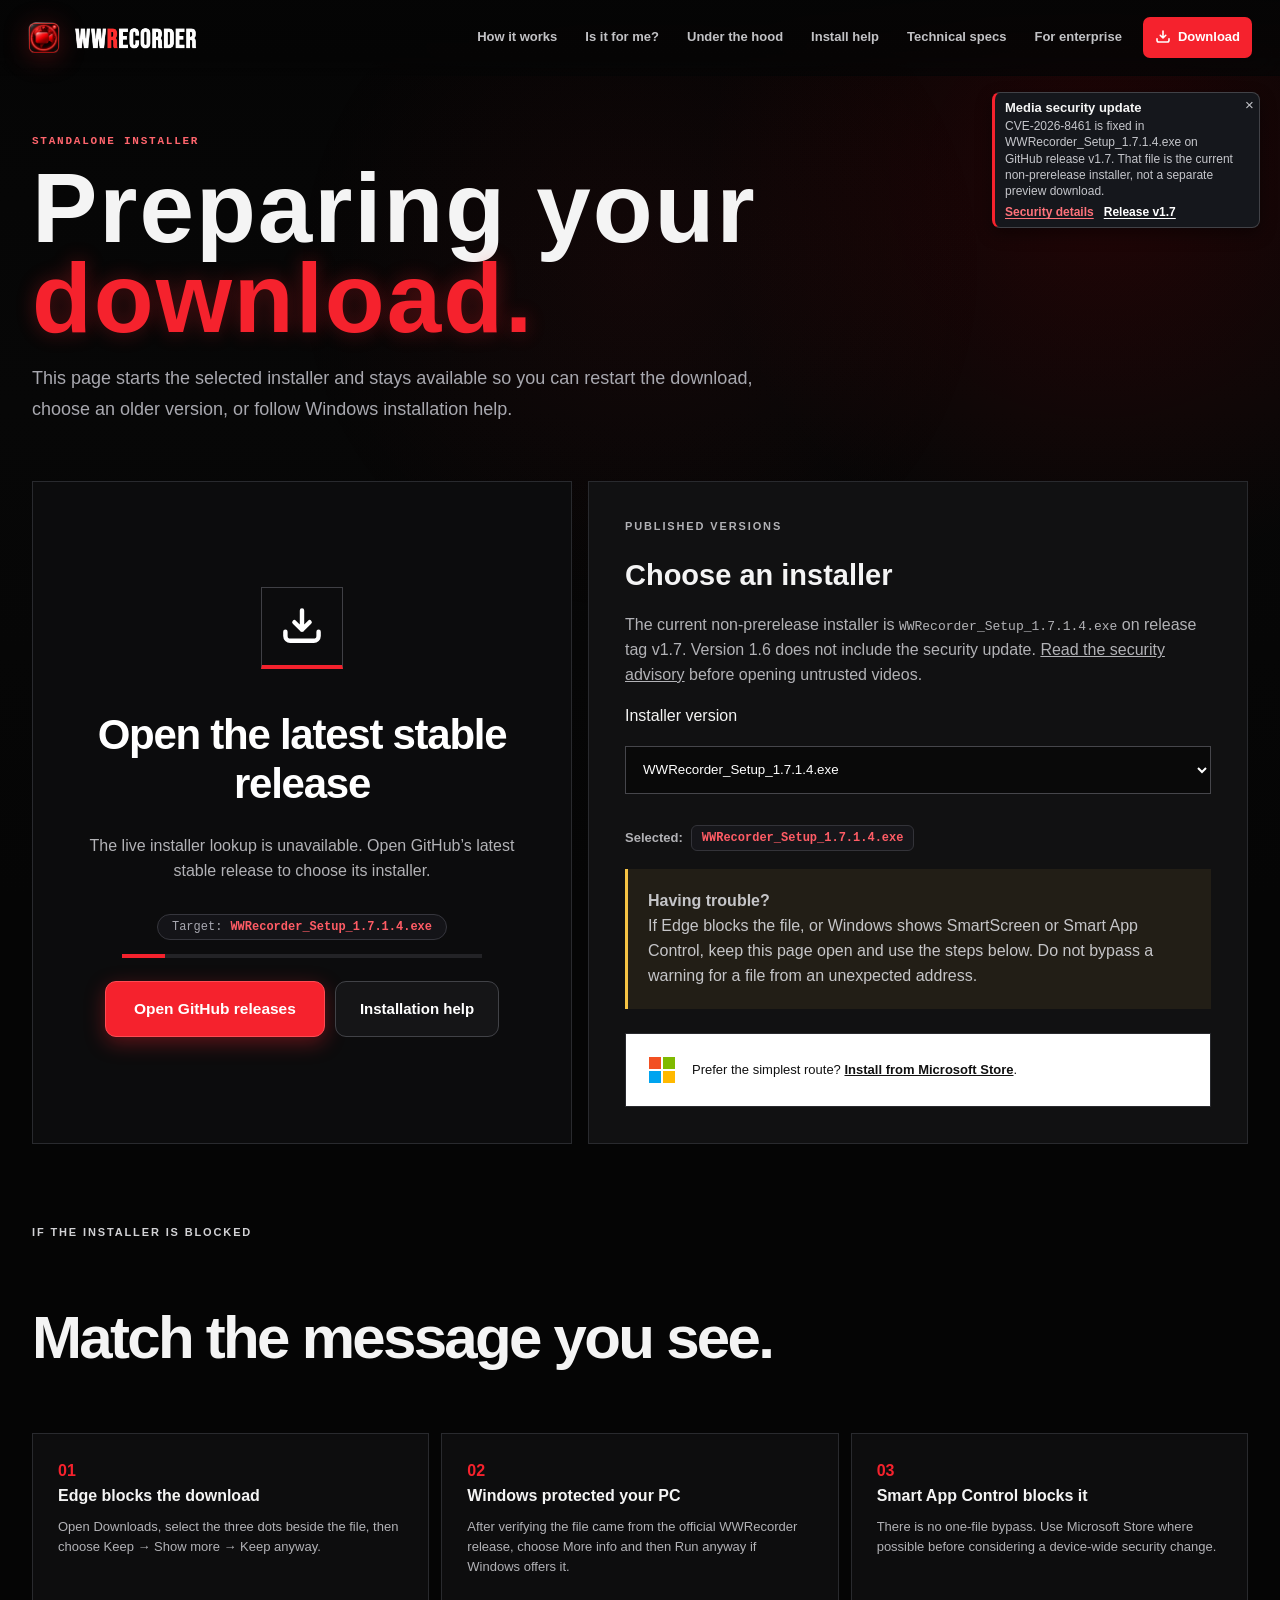
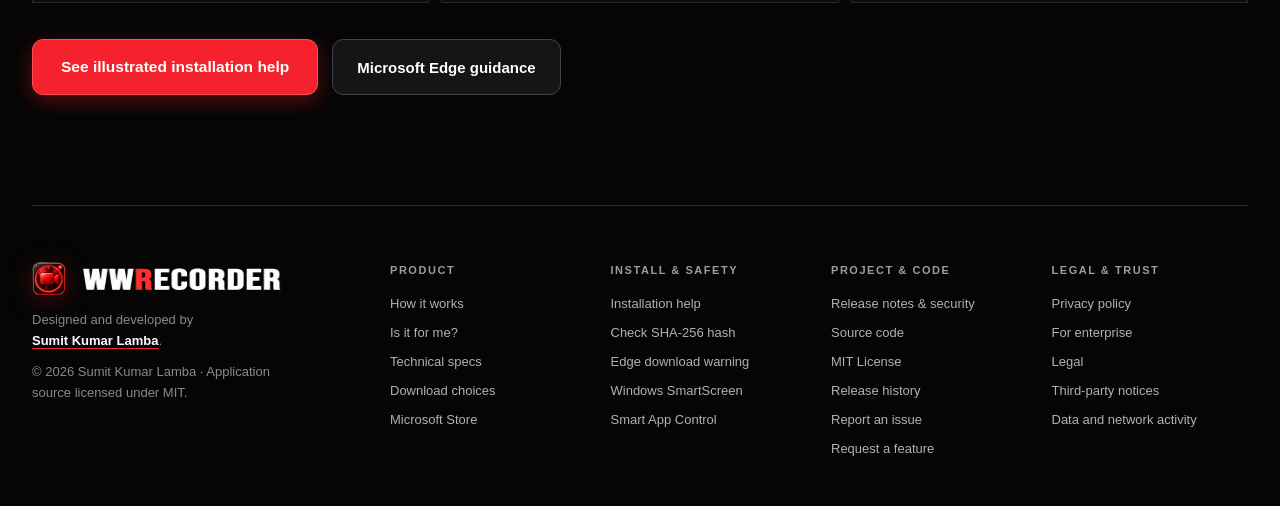
==== commit 7200552e: "Point public downloads at the patched v1.7 release. The installer file is WWRecorder_Setup_1.7.1.4.e" ====
--- a/download.html
+++ b/download.html
@@ -3,6 +3,7 @@
 <head>
   <meta charset="utf-8"><meta name="viewport" content="width=device-width,initial-scale=1"><meta name="theme-color" content="#050505">
   <meta name="description" content="WWRecorder standalone installer download status, version selector and Windows installation help.">
+  <meta property="og:title" content="Downloading WWRecorder"><meta property="og:url" content="https://akasumitlamba.github.io/WWRecorder/download.html">
   <link rel="canonical" href="https://akasumitlamba.github.io/WWRecorder/download.html"><link rel="icon" type="image/png" href="icons/icon.png"><link rel="stylesheet" href="style.css?v=17">
   <title>Downloading WWRecorder</title>
 </head>
@@ -24,16 +25,16 @@
     <section class="download-status-grid">
       <div class="download-status-card" data-download-status-card>
         <div class="download-glyph has-svg loading" aria-hidden="true"><img class="download-icon" src="icons/download-tray.svg" alt=""></div>
-        <h1 data-download-title>Finding the latest stable installer</h1>
-        <p data-download-text>WWRecorder is checking GitHub for the latest stable release. Prereleases are excluded.</p>
-        <div class="download-target-pill" data-target-pill style="display:none"><span class="target-label">Target:</span> <strong data-target-name>WWRecorder_Setup.exe</strong></div>
+        <h1 data-download-title>WWRecorder_Setup_1.7.1.4.exe</h1>
+        <p data-download-text>This installer is on GitHub release tag v1.7 and includes the CVE-2026-8461 update. <a href="release-notes.html#security">Read the security advisory</a>. The page starts the download when GitHub confirms this file is the current non-prerelease installer.</p>
+        <div class="download-target-pill" data-target-pill style="display:inline-flex"><span class="target-label">Target:</span> <strong data-target-name>WWRecorder_Setup_1.7.1.4.exe</strong></div>
         <div class="download-progress" aria-hidden="true"><span></span></div>
-        <div class="download-status-actions"><a class="button button-primary" data-manual-download href="https://github.com/akasumitlamba/WWRecorder/releases/latest"><img class="download-icon" src="icons/download-tray.svg" alt="" aria-hidden="true"><span data-button-label>Download installer</span></a><a class="button button-secondary" href="install-help.html">Installation help</a></div>
+        <div class="download-status-actions"><a class="button button-primary" data-manual-download href="https://github.com/akasumitlamba/WWRecorder/releases/download/v1.7/WWRecorder_Setup_1.7.1.4.exe"><img class="download-icon" src="icons/download-tray.svg" alt="" aria-hidden="true"><span data-button-label>Download installer</span></a><a class="button button-secondary" href="install-help.html">Installation help</a></div>
       </div>
       <aside class="release-panel">
-        <p class="section-kicker">Published versions</p><h2>Choose an installer</h2><p>The latest stable release is selected automatically. The list below contains stable installers only. A media security update is also available in a separately labeled preview; <a href="release-notes.html#security">read the security advisory</a> before opening untrusted videos.</p>
-        <label for="version-select">Installer version</label><select class="version-select" id="version-select" data-version-select><option>Loading published installers…</option></select>
-        <p class="selected-row"><strong>Selected:</strong> <span class="selected-badge" data-selected-release>Checking GitHub…</span></p>
+        <p class="section-kicker">Published versions</p><h2>Choose an installer</h2><p>The current non-prerelease installer is <code>WWRecorder_Setup_1.7.1.4.exe</code> on release tag v1.7. Version 1.6 does not include the security update. <a href="release-notes.html#security">Read the security advisory</a> before opening untrusted videos.</p>
+        <label for="version-select">Installer version</label><select class="version-select" id="version-select" data-version-select><option>WWRecorder_Setup_1.7.1.4.exe</option></select>
+        <p class="selected-row"><strong>Selected:</strong> <span class="selected-badge" data-selected-release>WWRecorder_Setup_1.7.1.4.exe</span></p>
         <div class="download-inline-help"><strong>Having trouble?</strong><br>If Edge blocks the file, or Windows shows SmartScreen or Smart App Control, keep this page open and use the steps below. Do not bypass a warning for a file from an unexpected address.</div>
         <div class="download-store-note"><span class="ms-logo large" aria-hidden="true"><i></i><i></i><i></i><i></i></span><p>Prefer the simplest route? <a href="ms-windows-store://pdp/?productid=9PBS5VDWFXND">Install from Microsoft Store</a>.</p></div>
       </aside>
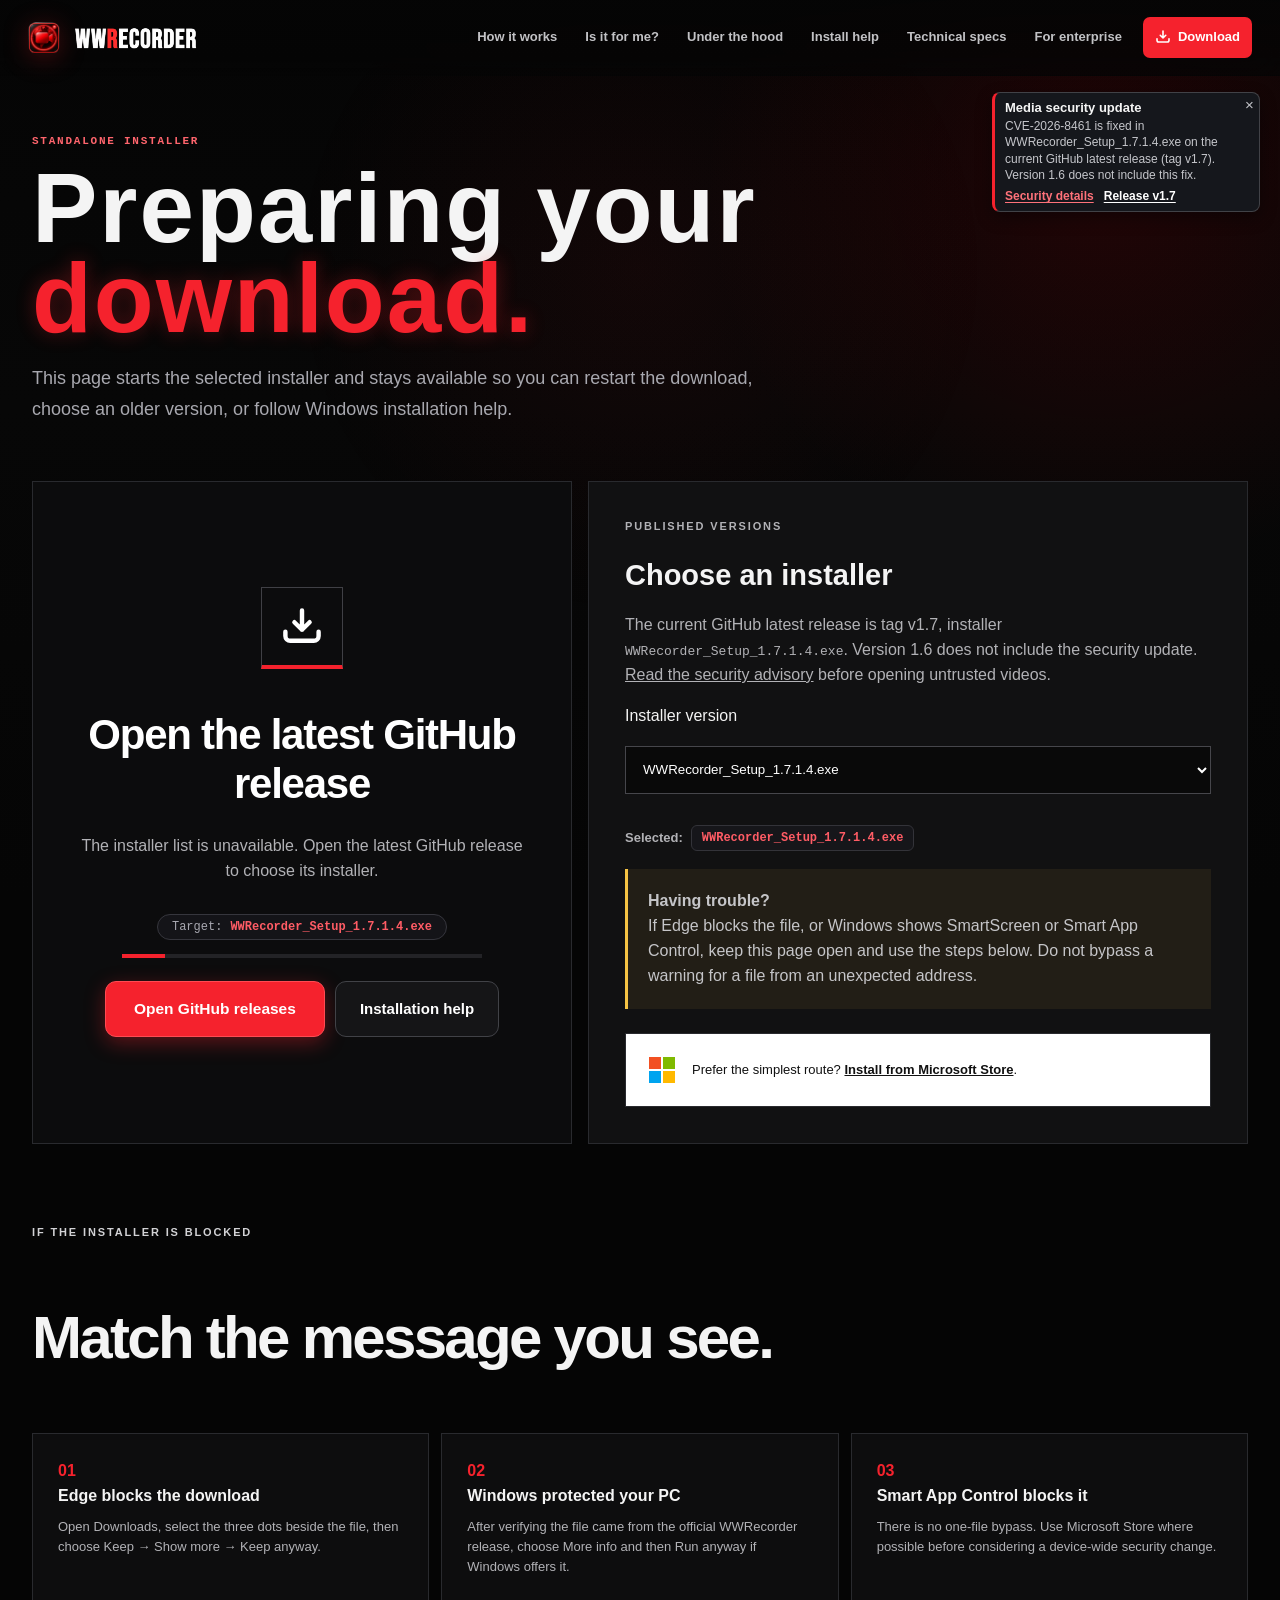
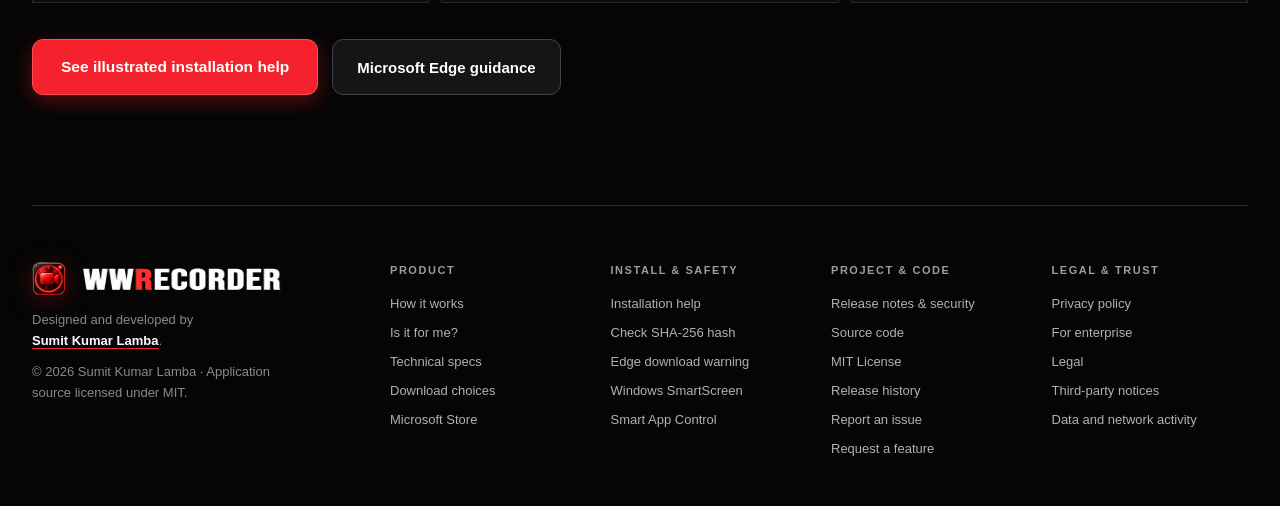
==== commit 4f35a3ff: "State that the security fix is the current GitHub release. Tag v1.7 is the latest release and is not" ====
--- a/download.html
+++ b/download.html
@@ -26,13 +26,13 @@
       <div class="download-status-card" data-download-status-card>
         <div class="download-glyph has-svg loading" aria-hidden="true"><img class="download-icon" src="icons/download-tray.svg" alt=""></div>
         <h1 data-download-title>WWRecorder_Setup_1.7.1.4.exe</h1>
-        <p data-download-text>This installer is on GitHub release tag v1.7 and includes the CVE-2026-8461 update. <a href="release-notes.html#security">Read the security advisory</a>. The page starts the download when GitHub confirms this file is the current non-prerelease installer.</p>
+        <p data-download-text>WWRecorder_Setup_1.7.1.4.exe is the current GitHub latest release (tag v1.7) and includes the CVE-2026-8461 update. Version 1.6 does not include this fix. <a href="release-notes.html#security">Read the security advisory</a>.</p>
         <div class="download-target-pill" data-target-pill style="display:inline-flex"><span class="target-label">Target:</span> <strong data-target-name>WWRecorder_Setup_1.7.1.4.exe</strong></div>
         <div class="download-progress" aria-hidden="true"><span></span></div>
         <div class="download-status-actions"><a class="button button-primary" data-manual-download href="https://github.com/akasumitlamba/WWRecorder/releases/download/v1.7/WWRecorder_Setup_1.7.1.4.exe"><img class="download-icon" src="icons/download-tray.svg" alt="" aria-hidden="true"><span data-button-label>Download installer</span></a><a class="button button-secondary" href="install-help.html">Installation help</a></div>
       </div>
       <aside class="release-panel">
-        <p class="section-kicker">Published versions</p><h2>Choose an installer</h2><p>The current non-prerelease installer is <code>WWRecorder_Setup_1.7.1.4.exe</code> on release tag v1.7. Version 1.6 does not include the security update. <a href="release-notes.html#security">Read the security advisory</a> before opening untrusted videos.</p>
+        <p class="section-kicker">Published versions</p><h2>Choose an installer</h2><p>The current GitHub latest release is tag v1.7, installer <code>WWRecorder_Setup_1.7.1.4.exe</code>. Version 1.6 does not include the security update. <a href="release-notes.html#security">Read the security advisory</a> before opening untrusted videos.</p>
         <label for="version-select">Installer version</label><select class="version-select" id="version-select" data-version-select><option>WWRecorder_Setup_1.7.1.4.exe</option></select>
         <p class="selected-row"><strong>Selected:</strong> <span class="selected-badge" data-selected-release>WWRecorder_Setup_1.7.1.4.exe</span></p>
         <div class="download-inline-help"><strong>Having trouble?</strong><br>If Edge blocks the file, or Windows shows SmartScreen or Smart App Control, keep this page open and use the steps below. Do not bypass a warning for a file from an unexpected address.</div>
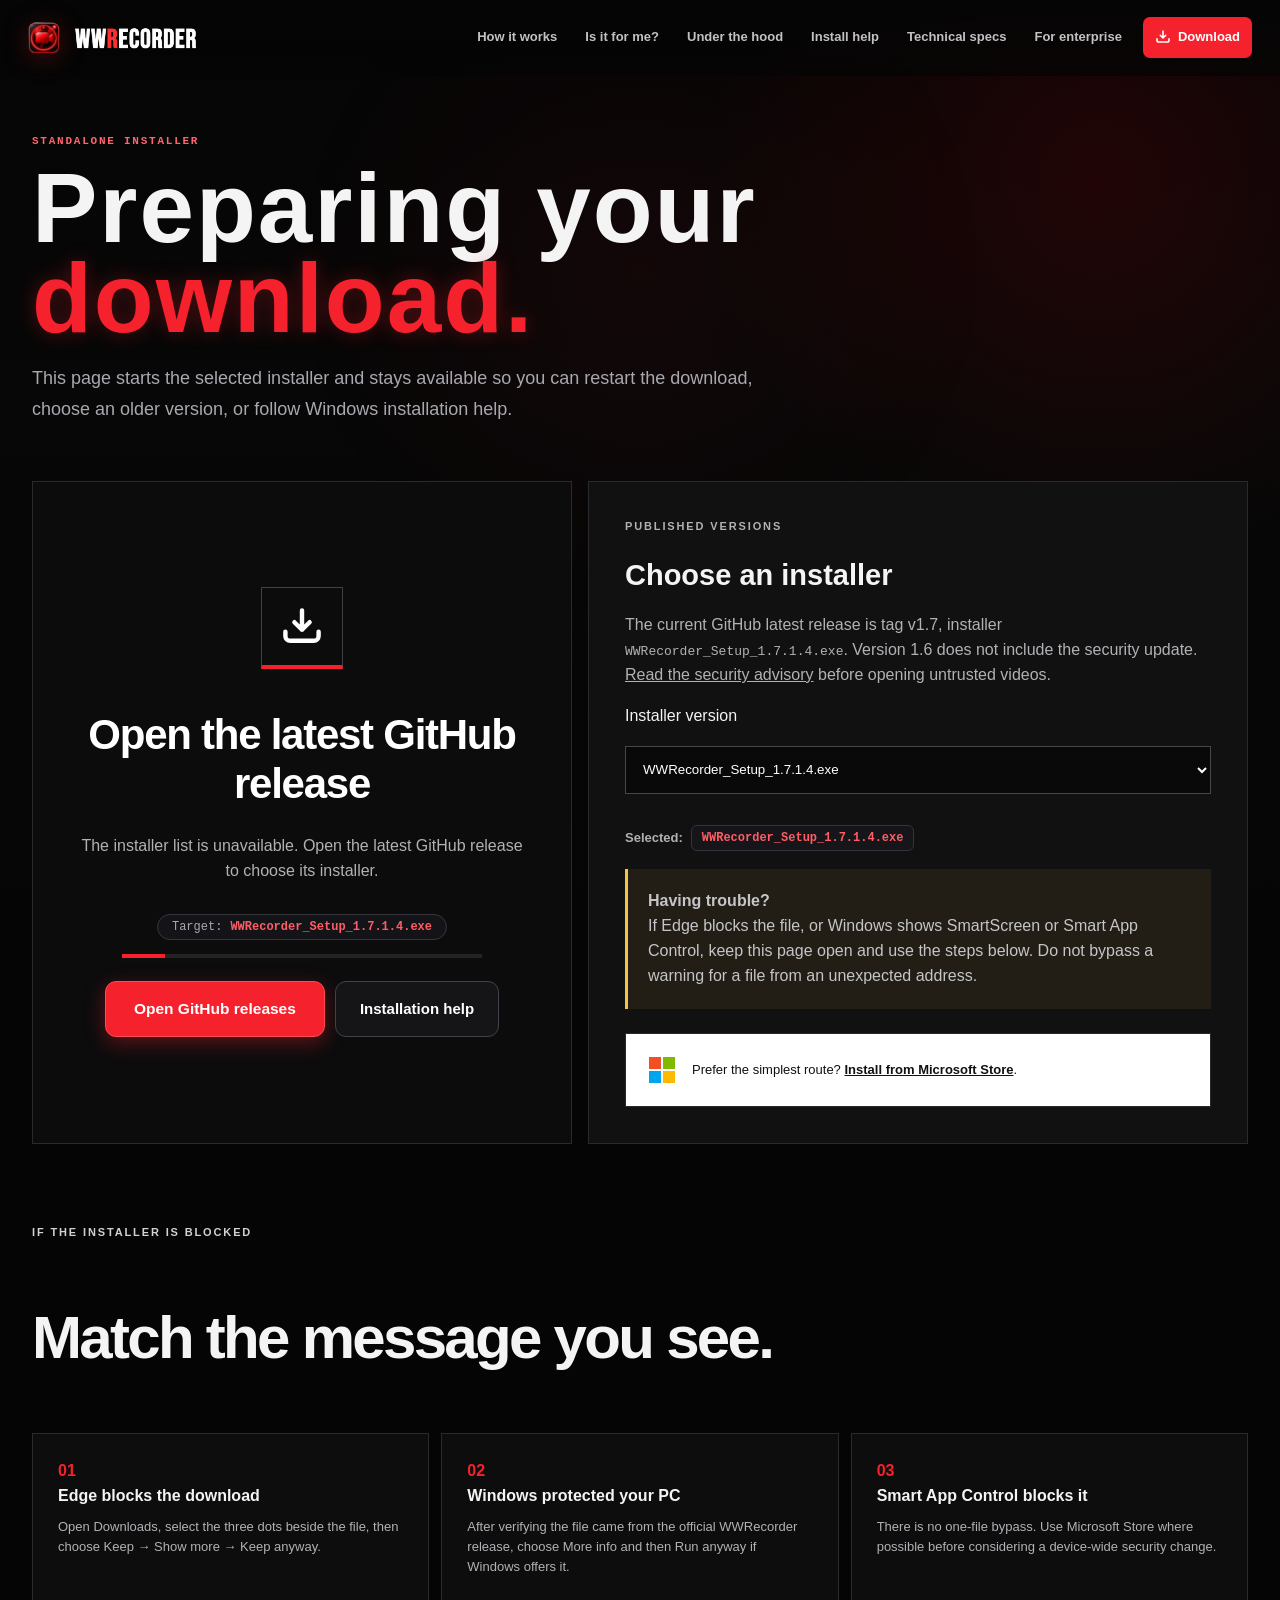
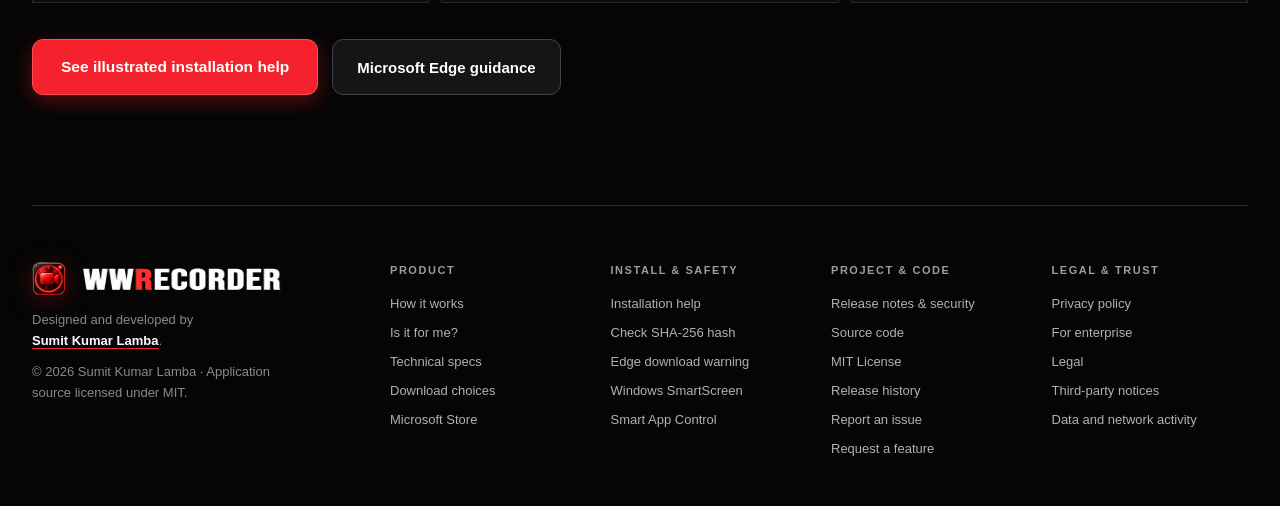
==== commit 7f4f5877: "Point the security notice at release v1.7 and dismiss it after 10 seconds. The notice link is the cu" ====
--- a/download.html
+++ b/download.html
@@ -4,7 +4,7 @@
   <meta charset="utf-8"><meta name="viewport" content="width=device-width,initial-scale=1"><meta name="theme-color" content="#050505">
   <meta name="description" content="WWRecorder standalone installer download status, version selector and Windows installation help.">
   <meta property="og:title" content="Downloading WWRecorder"><meta property="og:url" content="https://akasumitlamba.github.io/WWRecorder/download.html">
-  <link rel="canonical" href="https://akasumitlamba.github.io/WWRecorder/download.html"><link rel="icon" type="image/png" href="icons/icon.png"><link rel="stylesheet" href="style.css?v=17">
+  <link rel="canonical" href="https://akasumitlamba.github.io/WWRecorder/download.html"><link rel="icon" type="image/png" href="icons/icon.png"><link rel="stylesheet" href="style.css?v=18">
   <title>Downloading WWRecorder</title>
 </head>
 <body class="inner-page" data-page="download">
@@ -89,6 +89,6 @@
       </div>
     </div>
   </footer>
-  <script src="script.js?v=13" defer></script>
+  <script src="script.js?v=14" defer></script>
 </body>
 </html>
--- a/style.css
+++ b/style.css
@@ -575,7 +575,11 @@
 }
 
 /* Security notice stays below navigation and yields to modal dialogs. */
-.security-notice{position:fixed;right:20px;top:92px;z-index:105;width:min(268px,calc(100vw - 32px));padding:7px 24px 7px 10px;border:1px solid #414247;border-left:3px solid var(--red);border-radius:8px;background:#15171c;box-shadow:0 6px 16px #0006;color:var(--text);font-size:12px;line-height:1.35}
+.security-notice{position:fixed;right:20px;top:92px;z-index:105;width:min(268px,calc(100vw - 32px));padding:7px 24px 10px 10px;overflow:hidden;border:1px solid #414247;border-left:3px solid var(--red);border-radius:8px;background:#15171c;box-shadow:0 6px 16px #0006;color:var(--text);font-size:12px;line-height:1.35}
+.security-notice-bar{position:absolute;left:0;right:0;bottom:0;height:2px;background:var(--red);transform:scaleX(1);transform-origin:left center}
+.security-notice.is-counting .security-notice-bar{animation:security-notice-countdown 10s linear forwards}
+@keyframes security-notice-countdown{from{transform:scaleX(1)}to{transform:scaleX(0)}}
+@media(prefers-reduced-motion:reduce){.security-notice.is-counting .security-notice-bar{animation:none}}
 .security-notice strong{display:block;font-size:13px;line-height:1.25}.security-notice p{margin:2px 0 5px;color:#c5c6cb}.security-notice>div{display:flex;flex-wrap:wrap;gap:2px 10px}.security-notice a{color:#fff;text-decoration:underline;text-underline-offset:2px;font-weight:600}.security-notice a:first-child{color:#ff727a}.security-notice-close{position:absolute;right:2px;top:2px;width:18px;height:18px;border:0;border-radius:4px;background:transparent;color:#c5c6cb;font-size:15px;line-height:1;cursor:pointer}.security-notice-close:hover{background:#303239;color:white}.security-notice :focus-visible{outline:2px solid #fff;outline-offset:2px}
 .enterprise-hero h1{font-size:clamp(58px,7.8vw,98px)}.enterprise-hero .hero-actions{justify-content:flex-start}.enterprise-code{white-space:pre-wrap;overflow-wrap:anywhere;padding:16px;background:#08090c;border-radius:7px;line-height:1.6;font-size:13px}.enterprise-table-wrap{overflow-x:auto}.enterprise-table{width:100%;border-collapse:collapse;text-align:left;font-size:14px}.enterprise-table th,.enterprise-table td{padding:14px 12px;border-bottom:1px solid var(--line);vertical-align:top}.enterprise-table th{color:white}.enterprise-table td:first-child{width:35%;overflow-wrap:anywhere}.enterprise-table code{word-break:break-word}.doc-content .content-card p{max-width:78ch}
 @media(max-width:600px){.security-notice{right:16px;top:86px}.enterprise-table th,.enterprise-table td{padding:12px 6px;font-size:13px}}
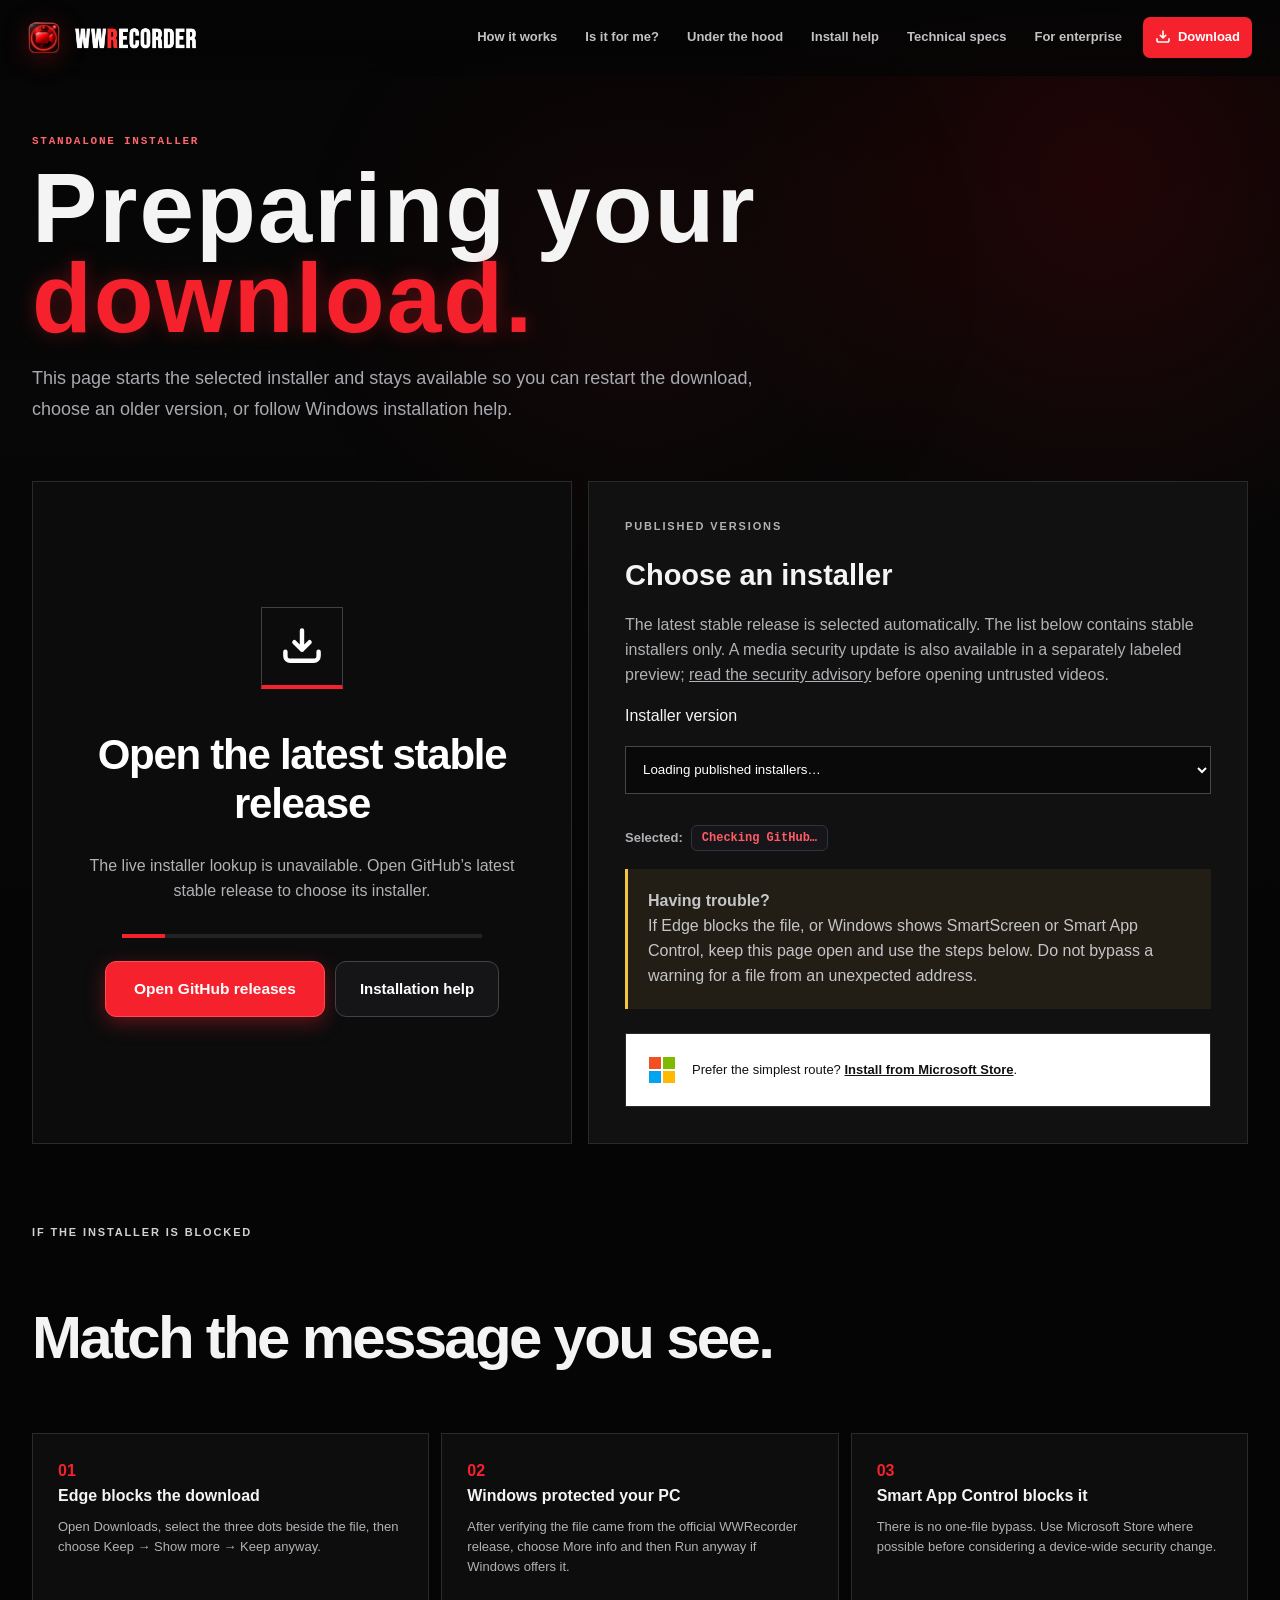
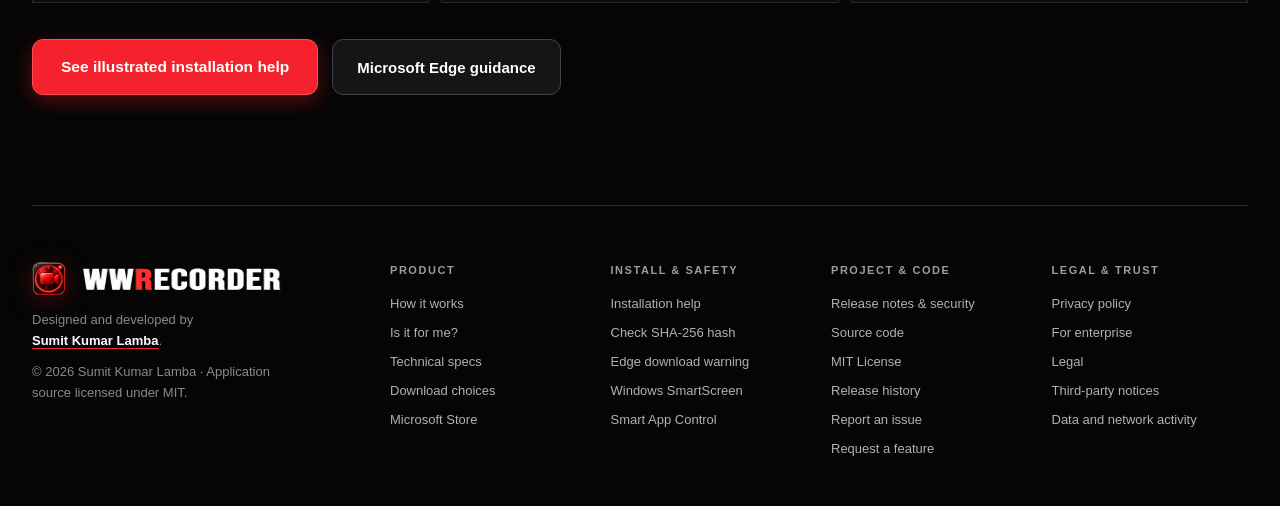
==== commit ee5587ee: "Point the security notice at release v1.7 and dismiss it after 10 seconds. The notice link is the cu" ====
--- a/download.html
+++ b/download.html
@@ -3,7 +3,6 @@
 <head>
   <meta charset="utf-8"><meta name="viewport" content="width=device-width,initial-scale=1"><meta name="theme-color" content="#050505">
   <meta name="description" content="WWRecorder standalone installer download status, version selector and Windows installation help.">
-  <meta property="og:title" content="Downloading WWRecorder"><meta property="og:url" content="https://akasumitlamba.github.io/WWRecorder/download.html">
   <link rel="canonical" href="https://akasumitlamba.github.io/WWRecorder/download.html"><link rel="icon" type="image/png" href="icons/icon.png"><link rel="stylesheet" href="style.css?v=18">
   <title>Downloading WWRecorder</title>
 </head>
@@ -25,16 +24,16 @@
     <section class="download-status-grid">
       <div class="download-status-card" data-download-status-card>
         <div class="download-glyph has-svg loading" aria-hidden="true"><img class="download-icon" src="icons/download-tray.svg" alt=""></div>
-        <h1 data-download-title>WWRecorder_Setup_1.7.1.4.exe</h1>
-        <p data-download-text>WWRecorder_Setup_1.7.1.4.exe is the current GitHub latest release (tag v1.7) and includes the CVE-2026-8461 update. Version 1.6 does not include this fix. <a href="release-notes.html#security">Read the security advisory</a>.</p>
-        <div class="download-target-pill" data-target-pill style="display:inline-flex"><span class="target-label">Target:</span> <strong data-target-name>WWRecorder_Setup_1.7.1.4.exe</strong></div>
+        <h1 data-download-title>Finding the latest stable installer</h1>
+        <p data-download-text>WWRecorder is checking GitHub for the latest stable release. Prereleases are excluded.</p>
+        <div class="download-target-pill" data-target-pill style="display:none"><span class="target-label">Target:</span> <strong data-target-name>WWRecorder_Setup.exe</strong></div>
         <div class="download-progress" aria-hidden="true"><span></span></div>
-        <div class="download-status-actions"><a class="button button-primary" data-manual-download href="https://github.com/akasumitlamba/WWRecorder/releases/download/v1.7/WWRecorder_Setup_1.7.1.4.exe"><img class="download-icon" src="icons/download-tray.svg" alt="" aria-hidden="true"><span data-button-label>Download installer</span></a><a class="button button-secondary" href="install-help.html">Installation help</a></div>
+        <div class="download-status-actions"><a class="button button-primary" data-manual-download href="https://github.com/akasumitlamba/WWRecorder/releases/latest"><img class="download-icon" src="icons/download-tray.svg" alt="" aria-hidden="true"><span data-button-label>Download installer</span></a><a class="button button-secondary" href="install-help.html">Installation help</a></div>
       </div>
       <aside class="release-panel">
-        <p class="section-kicker">Published versions</p><h2>Choose an installer</h2><p>The current GitHub latest release is tag v1.7, installer <code>WWRecorder_Setup_1.7.1.4.exe</code>. Version 1.6 does not include the security update. <a href="release-notes.html#security">Read the security advisory</a> before opening untrusted videos.</p>
-        <label for="version-select">Installer version</label><select class="version-select" id="version-select" data-version-select><option>WWRecorder_Setup_1.7.1.4.exe</option></select>
-        <p class="selected-row"><strong>Selected:</strong> <span class="selected-badge" data-selected-release>WWRecorder_Setup_1.7.1.4.exe</span></p>
+        <p class="section-kicker">Published versions</p><h2>Choose an installer</h2><p>The latest stable release is selected automatically. The list below contains stable installers only. A media security update is also available in a separately labeled preview; <a href="release-notes.html#security">read the security advisory</a> before opening untrusted videos.</p>
+        <label for="version-select">Installer version</label><select class="version-select" id="version-select" data-version-select><option>Loading published installers…</option></select>
+        <p class="selected-row"><strong>Selected:</strong> <span class="selected-badge" data-selected-release>Checking GitHub…</span></p>
         <div class="download-inline-help"><strong>Having trouble?</strong><br>If Edge blocks the file, or Windows shows SmartScreen or Smart App Control, keep this page open and use the steps below. Do not bypass a warning for a file from an unexpected address.</div>
         <div class="download-store-note"><span class="ms-logo large" aria-hidden="true"><i></i><i></i><i></i><i></i></span><p>Prefer the simplest route? <a href="ms-windows-store://pdp/?productid=9PBS5VDWFXND">Install from Microsoft Store</a>.</p></div>
       </aside>
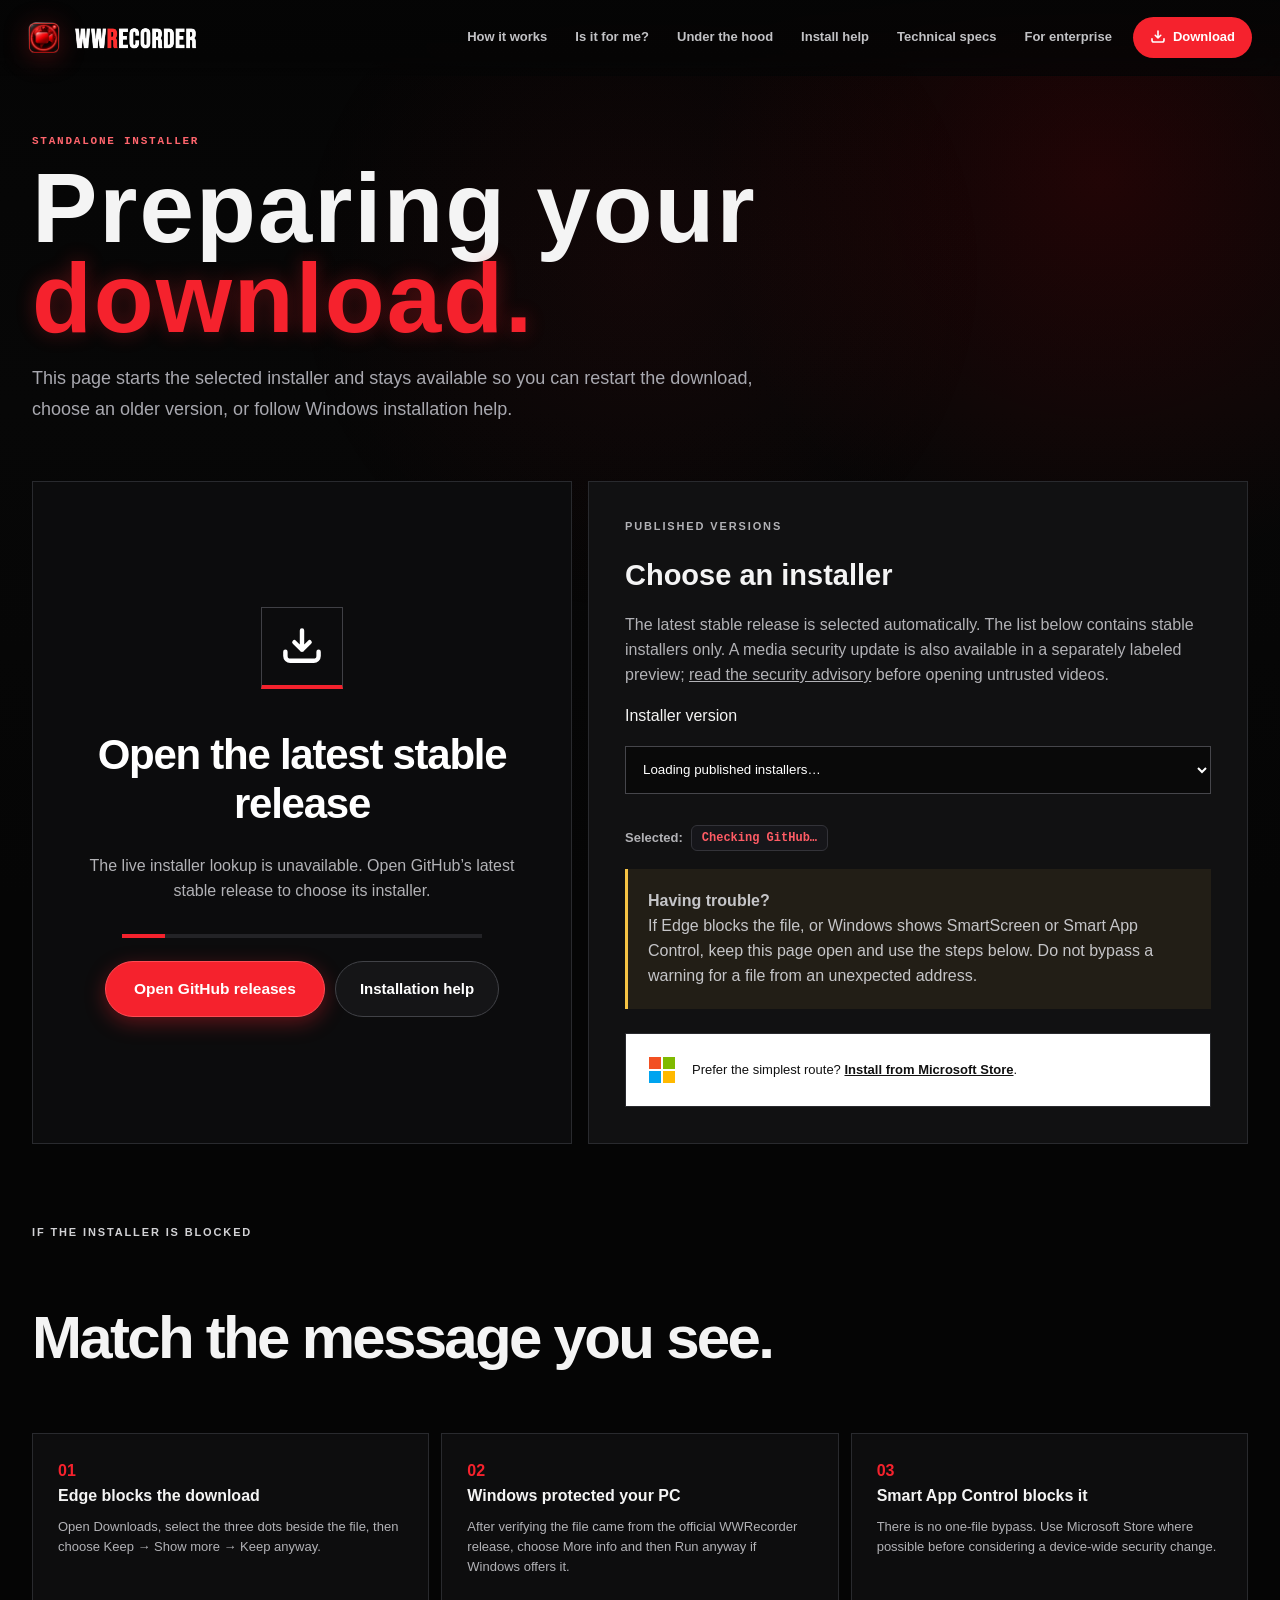
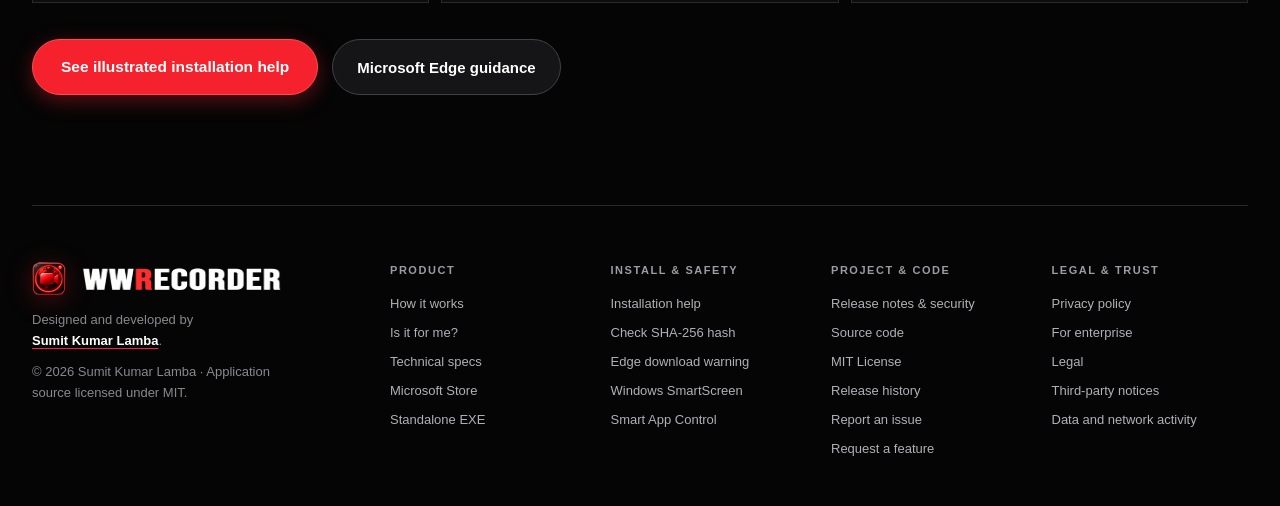
==== commit 4d0fdfd2: "Make Microsoft Store the main download and round the buttons Co-Authored-By: Claude Opus 5.5 <norepl" ====
--- a/download.html
+++ b/download.html
@@ -3,7 +3,7 @@
 <head>
   <meta charset="utf-8"><meta name="viewport" content="width=device-width,initial-scale=1"><meta name="theme-color" content="#050505">
   <meta name="description" content="WWRecorder standalone installer download status, version selector and Windows installation help.">
-  <link rel="canonical" href="https://akasumitlamba.github.io/WWRecorder/download.html"><link rel="icon" type="image/png" href="icons/icon.png"><link rel="stylesheet" href="style.css?v=18">
+  <link rel="canonical" href="https://akasumitlamba.github.io/WWRecorder/download.html"><link rel="icon" type="image/png" href="icons/icon.png"><link rel="stylesheet" href="style.css?v=19">
   <title>Downloading WWRecorder</title>
 </head>
 <body class="inner-page" data-page="download">
@@ -58,8 +58,8 @@
         <a href="index.html#features">How it works</a>
         <a href="index.html#fit">Is it for me?</a>
         <a href="specs.html">Technical specs</a>
-        <a href="download.html">Download choices</a>
         <a href="ms-windows-store://pdp/?productid=9PBS5VDWFXND">Microsoft Store</a>
+        <a href="download.html">Standalone EXE</a>
       </div>
       <div>
         <strong>Install &amp; Safety</strong>
@@ -88,6 +88,6 @@
       </div>
     </div>
   </footer>
-  <script src="script.js?v=14" defer></script>
+  <script src="script.js?v=15" defer></script>
 </body>
 </html>
--- a/style.css
+++ b/style.css
@@ -583,3 +583,37 @@
 .security-notice strong{display:block;font-size:13px;line-height:1.25}.security-notice p{margin:2px 0 5px;color:#c5c6cb}.security-notice>div{display:flex;flex-wrap:wrap;gap:2px 10px}.security-notice a{color:#fff;text-decoration:underline;text-underline-offset:2px;font-weight:600}.security-notice a:first-child{color:#ff727a}.security-notice-close{position:absolute;right:2px;top:2px;width:18px;height:18px;border:0;border-radius:4px;background:transparent;color:#c5c6cb;font-size:15px;line-height:1;cursor:pointer}.security-notice-close:hover{background:#303239;color:white}.security-notice :focus-visible{outline:2px solid #fff;outline-offset:2px}
 .enterprise-hero h1{font-size:clamp(58px,7.8vw,98px)}.enterprise-hero .hero-actions{justify-content:flex-start}.enterprise-code{white-space:pre-wrap;overflow-wrap:anywhere;padding:16px;background:#08090c;border-radius:7px;line-height:1.6;font-size:13px}.enterprise-table-wrap{overflow-x:auto}.enterprise-table{width:100%;border-collapse:collapse;text-align:left;font-size:14px}.enterprise-table th,.enterprise-table td{padding:14px 12px;border-bottom:1px solid var(--line);vertical-align:top}.enterprise-table th{color:white}.enterprise-table td:first-child{width:35%;overflow-wrap:anywhere}.enterprise-table code{word-break:break-word}.doc-content .content-card p{max-width:78ch}
 @media(max-width:600px){.security-notice{right:16px;top:86px}.enterprise-table th,.enterprise-table td{padding:12px 6px;font-size:13px}}
+
+/* Store-first download actions: rounded buttons, quiet EXE link. */
+.button,.store-button,.github-button,.nav-download,.hero-centered .store-button,.hero-centered .button{border-radius:999px}
+.nav-download{padding-inline:17px!important}
+.store-button,.hero-centered .store-button{border:0;background:linear-gradient(180deg,#ff3d48,#e0131f);color:#fff;box-shadow:0 10px 30px rgba(245,34,45,.32),inset 0 1px 0 rgba(255,255,255,.22)}
+.store-button:hover,.hero-centered .store-button:hover{background:linear-gradient(180deg,#ff4d57,#ea1824);box-shadow:0 14px 36px rgba(245,34,45,.42),inset 0 1px 0 rgba(255,255,255,.26)}
+.store-button small,.hero-centered .store-button small{color:rgba(255,255,255,.88);letter-spacing:.01em;text-transform:none;font-size:11.5px}
+.store-button .ms-logo i,.store-choice .ms-logo i{background:#fff}
+.hero-centered .github-button,.github-button{width:auto;min-width:0;flex:0 0 auto;gap:10px;padding:0 24px;border-color:rgba(255,255,255,.16);background:rgba(255,255,255,.05);font-size:15.5px;font-weight:650}
+.github-button:hover{border-color:rgba(255,255,255,.34);background:rgba(255,255,255,.1)}
+.github-button .github-label{display:inline}
+.closing .store-button>span:last-child{text-align:left}
+.hero-alt{display:flex;flex-wrap:wrap;align-items:center;justify-content:center;gap:10px 22px;margin:22px 0 0;font-size:14px;line-height:1.4;color:#a3a3a9}
+.exe-link{color:#a3a3a9;text-decoration:underline;text-decoration-color:rgba(255,255,255,.25);text-underline-offset:4px}
+.linux-soon{display:inline-flex;align-items:center;gap:8px;color:#e6e6e8;font-weight:600}
+.linux-soon i{width:7px;height:7px;border-radius:50%;background:var(--yellow)}
+.download-choices{grid-template-columns:1fr;gap:6px}
+.store-choice,.store-choice:hover{border:0;border-radius:20px;background:linear-gradient(180deg,#ff3d48,#e0131f);color:#fff}
+.store-choice small,.store-choice em{color:rgba(255,255,255,.9)}
+.store-choice strong{color:#fff;font-size:18px}
+.store-choice:focus-visible{outline:2px solid rgba(255,255,255,.6);outline-offset:2px}
+.installer-choice,.installer-choice:hover{min-height:44px;justify-content:center;padding:8px 18px;border:0;background:none;box-shadow:none;transform:none}
+.installer-choice .choice-icon-wrap{display:none}
+.installer-choice strong{color:#a3a3a9;font-size:13.5px;font-weight:500;text-decoration:underline;text-decoration-color:rgba(255,255,255,.25);text-underline-offset:4px}
+.installer-choice:hover strong{color:#fff}
+@media(max-width:760px){
+  .hero-centered .hero-actions{width:min(420px,100%);grid-template-columns:1fr auto}
+  .hero-centered .store-button{grid-column:1}
+  .hero-centered .github-button,.github-button{grid-column:2;width:auto;min-width:0;padding:0 18px;font-size:13.5px}
+  .hero-centered .store-button small{font-size:10px}
+  .hero-alt{margin-top:16px;gap:8px 18px;font-size:13px}
+}
+@media(max-width:360px){.hero-centered .github-button{padding:0 14px}.github-button .github-label{display:none}}
+.help-summary .store-button{border:0;background:linear-gradient(180deg,#ff3d48,#e0131f);box-shadow:none}
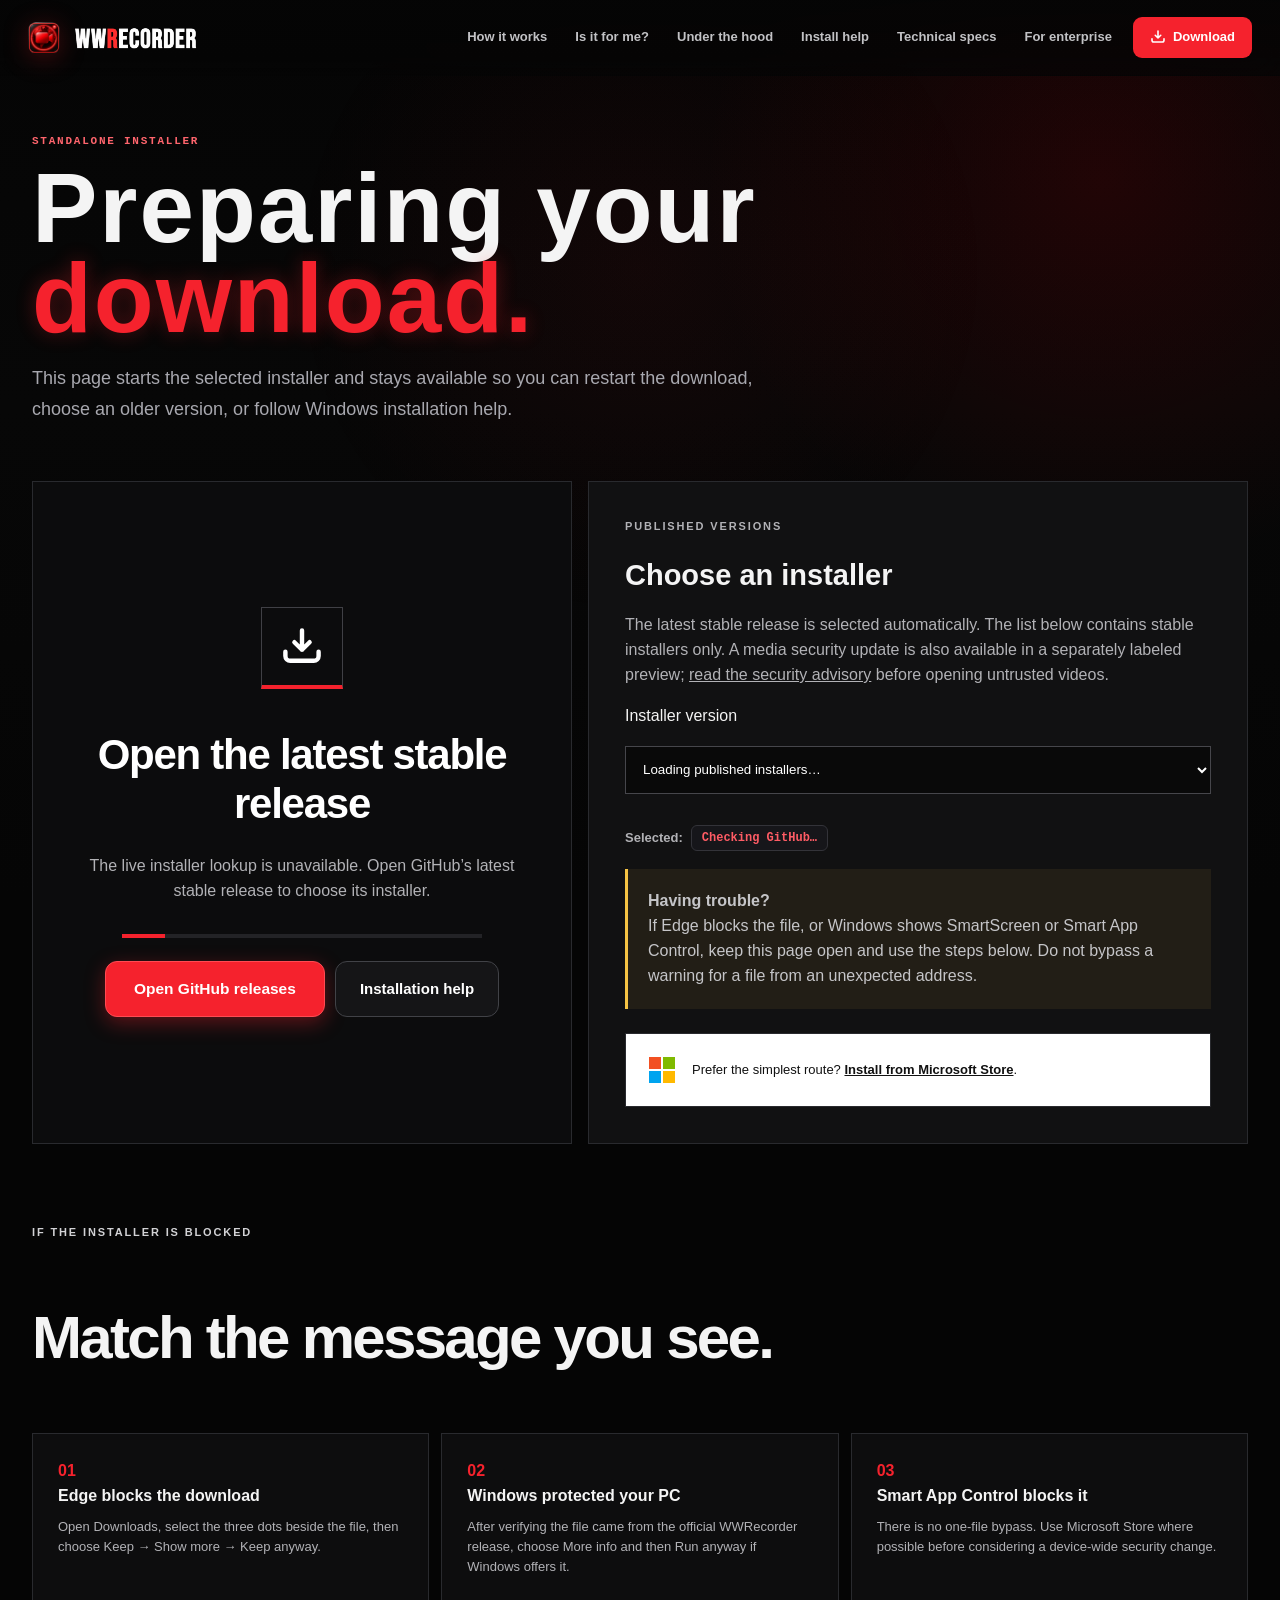
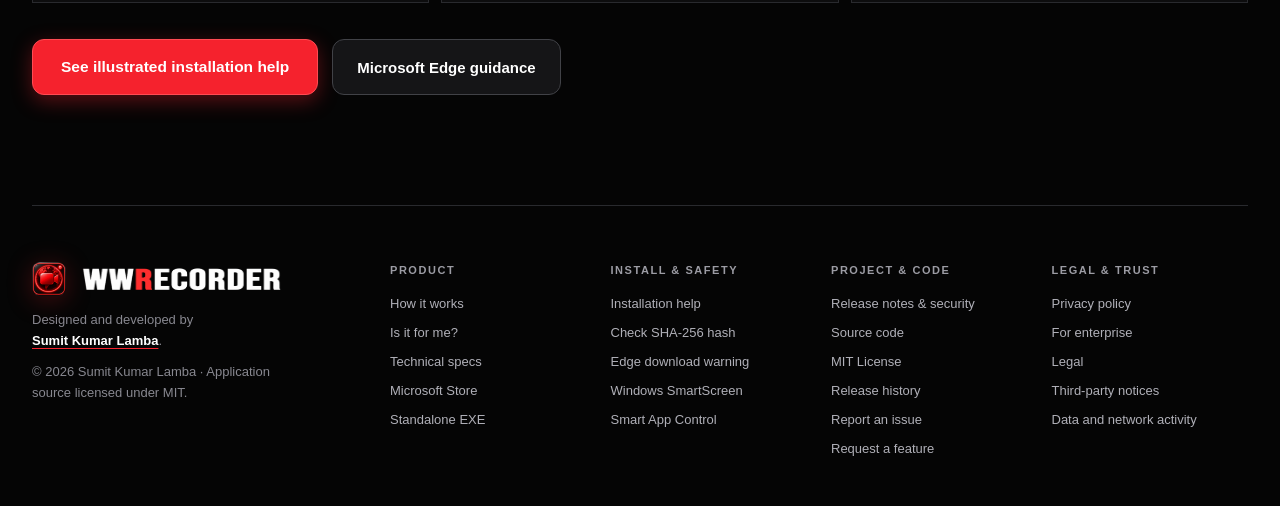
==== commit ea0d3798: "Use a faded hero ribbon and rounded-rectangle buttons Co-Authored-By: Claude Opus 5.5 <noreply@anthr" ====
--- a/download.html
+++ b/download.html
@@ -3,7 +3,7 @@
 <head>
   <meta charset="utf-8"><meta name="viewport" content="width=device-width,initial-scale=1"><meta name="theme-color" content="#050505">
   <meta name="description" content="WWRecorder standalone installer download status, version selector and Windows installation help.">
-  <link rel="canonical" href="https://akasumitlamba.github.io/WWRecorder/download.html"><link rel="icon" type="image/png" href="icons/icon.png"><link rel="stylesheet" href="style.css?v=19">
+  <link rel="canonical" href="https://akasumitlamba.github.io/WWRecorder/download.html"><link rel="icon" type="image/png" href="icons/icon.png"><link rel="stylesheet" href="style.css?v=20">
   <title>Downloading WWRecorder</title>
 </head>
 <body class="inner-page" data-page="download">
--- a/style.css
+++ b/style.css
@@ -584,8 +584,9 @@
 .enterprise-hero h1{font-size:clamp(58px,7.8vw,98px)}.enterprise-hero .hero-actions{justify-content:flex-start}.enterprise-code{white-space:pre-wrap;overflow-wrap:anywhere;padding:16px;background:#08090c;border-radius:7px;line-height:1.6;font-size:13px}.enterprise-table-wrap{overflow-x:auto}.enterprise-table{width:100%;border-collapse:collapse;text-align:left;font-size:14px}.enterprise-table th,.enterprise-table td{padding:14px 12px;border-bottom:1px solid var(--line);vertical-align:top}.enterprise-table th{color:white}.enterprise-table td:first-child{width:35%;overflow-wrap:anywhere}.enterprise-table code{word-break:break-word}.doc-content .content-card p{max-width:78ch}
 @media(max-width:600px){.security-notice{right:16px;top:86px}.enterprise-table th,.enterprise-table td{padding:12px 6px;font-size:13px}}
 
-/* Store-first download actions: rounded buttons, quiet EXE link. */
-.button,.store-button,.github-button,.nav-download,.hero-centered .store-button,.hero-centered .button{border-radius:999px}
+/* Store-first download actions: rounded rectangles, quiet EXE link. */
+.button,.store-button,.github-button,.nav-download,.hero-centered .store-button,.hero-centered .button{border-radius:12px}
+.nav-download{border-radius:9px}
 .nav-download{padding-inline:17px!important}
 .store-button,.hero-centered .store-button{border:0;background:linear-gradient(180deg,#ff3d48,#e0131f);color:#fff;box-shadow:0 10px 30px rgba(245,34,45,.32),inset 0 1px 0 rgba(255,255,255,.22)}
 .store-button:hover,.hero-centered .store-button:hover{background:linear-gradient(180deg,#ff4d57,#ea1824);box-shadow:0 14px 36px rgba(245,34,45,.42),inset 0 1px 0 rgba(255,255,255,.26)}
@@ -600,7 +601,7 @@
 .linux-soon{display:inline-flex;align-items:center;gap:8px;color:#e6e6e8;font-weight:600}
 .linux-soon i{width:7px;height:7px;border-radius:50%;background:var(--yellow)}
 .download-choices{grid-template-columns:1fr;gap:6px}
-.store-choice,.store-choice:hover{border:0;border-radius:20px;background:linear-gradient(180deg,#ff3d48,#e0131f);color:#fff}
+.store-choice,.store-choice:hover{border:0;border-radius:14px;background:linear-gradient(180deg,#ff3d48,#e0131f);color:#fff}
 .store-choice small,.store-choice em{color:rgba(255,255,255,.9)}
 .store-choice strong{color:#fff;font-size:18px}
 .store-choice:focus-visible{outline:2px solid rgba(255,255,255,.6);outline-offset:2px}
@@ -617,3 +618,8 @@
 }
 @media(max-width:360px){.hero-centered .github-button{padding:0 14px}.github-button .github-label{display:none}}
 .help-summary .store-button{border:0;background:linear-gradient(180deg,#ff3d48,#e0131f);box-shadow:none}
+/* Hero ribbon: a flat band whose fill and hairlines fade out toward both ends. */
+.hero-centered .hero-pill,.hero-pill{position:relative;padding-inline:clamp(40px,7vw,120px);border:0;border-radius:0;box-shadow:none;background:linear-gradient(90deg,transparent,rgba(245,34,45,.12) 25%,rgba(245,34,45,.32) 50%,rgba(245,34,45,.12) 75%,transparent)}
+.hero-pill::before,.hero-pill::after{content:"";position:absolute;left:0;right:0;height:1px;background:linear-gradient(90deg,transparent,rgba(255,75,83,.2) 22%,rgba(255,75,83,.6) 50%,rgba(255,75,83,.2) 78%,transparent)}
+.hero-pill::before{top:0}.hero-pill::after{bottom:0}
+@media(max-width:760px){.hero-centered .hero-pill,.hero-pill{padding-inline:24px}}
